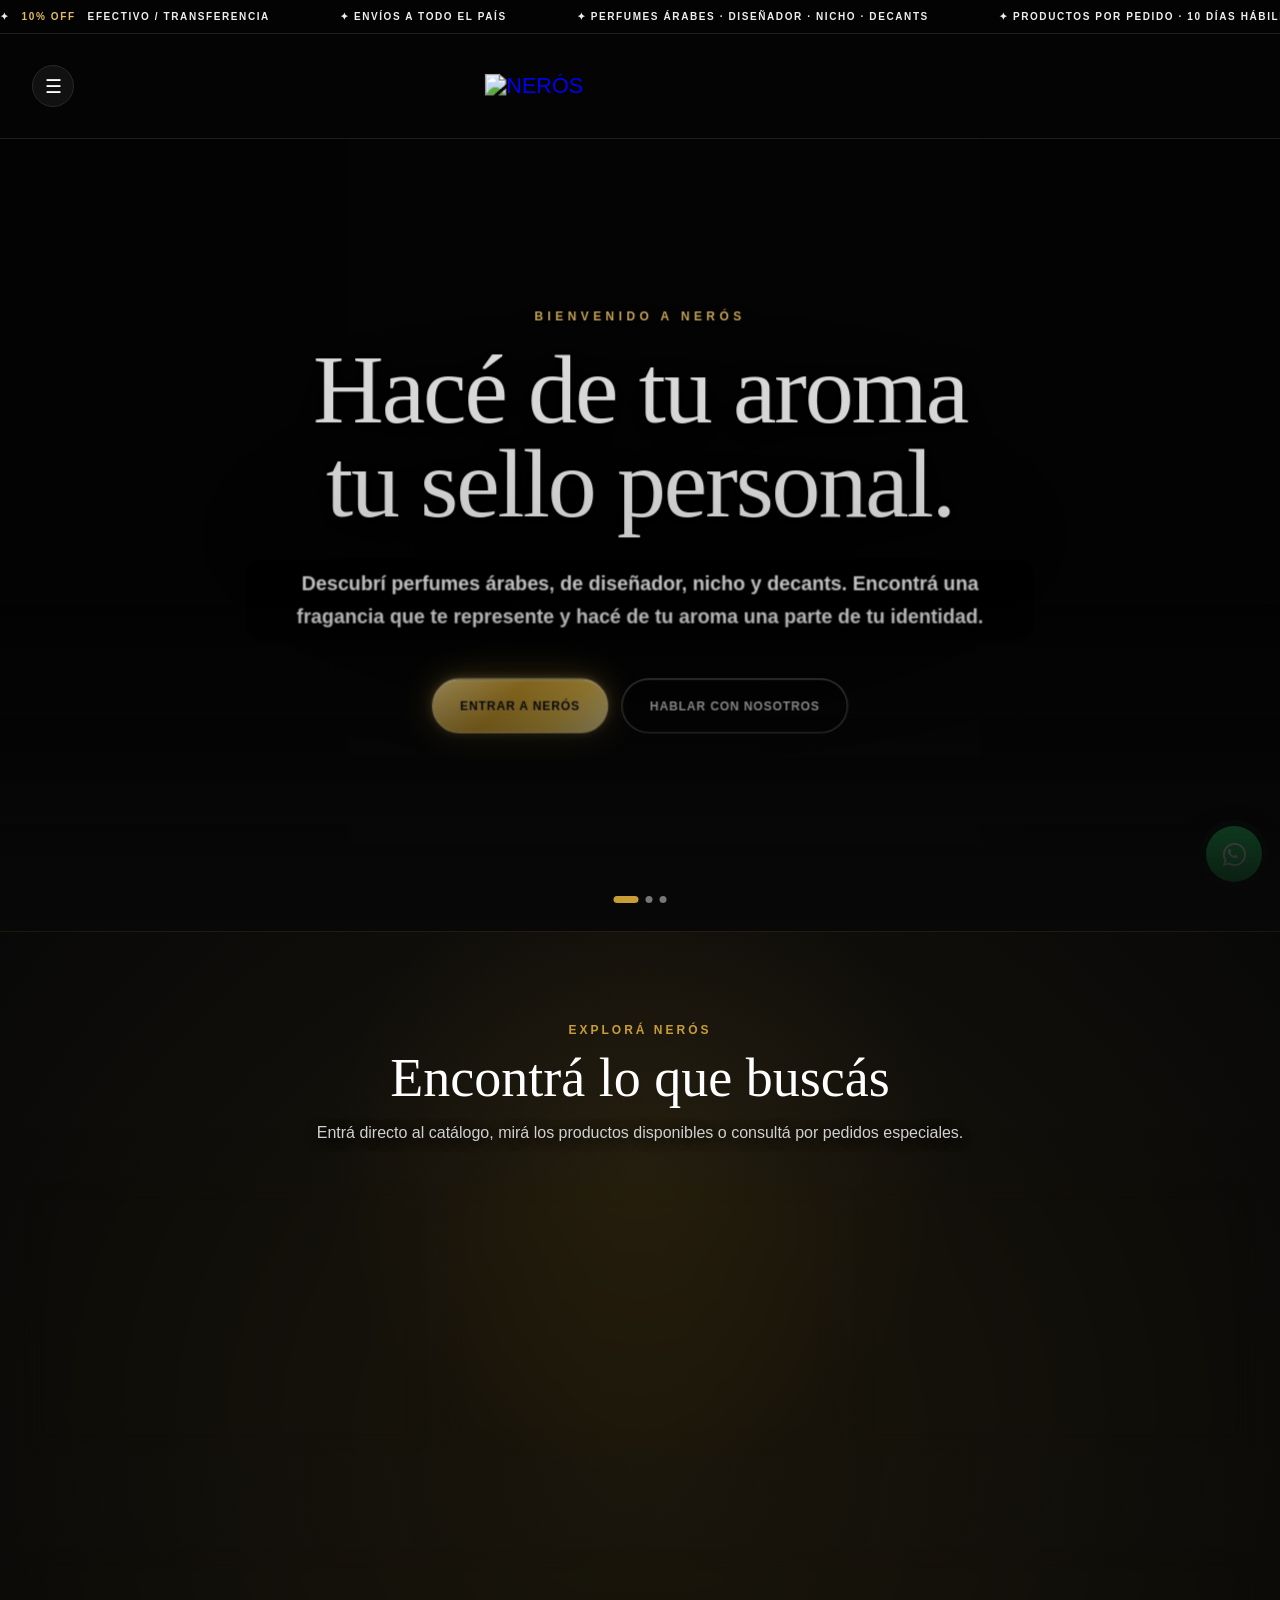
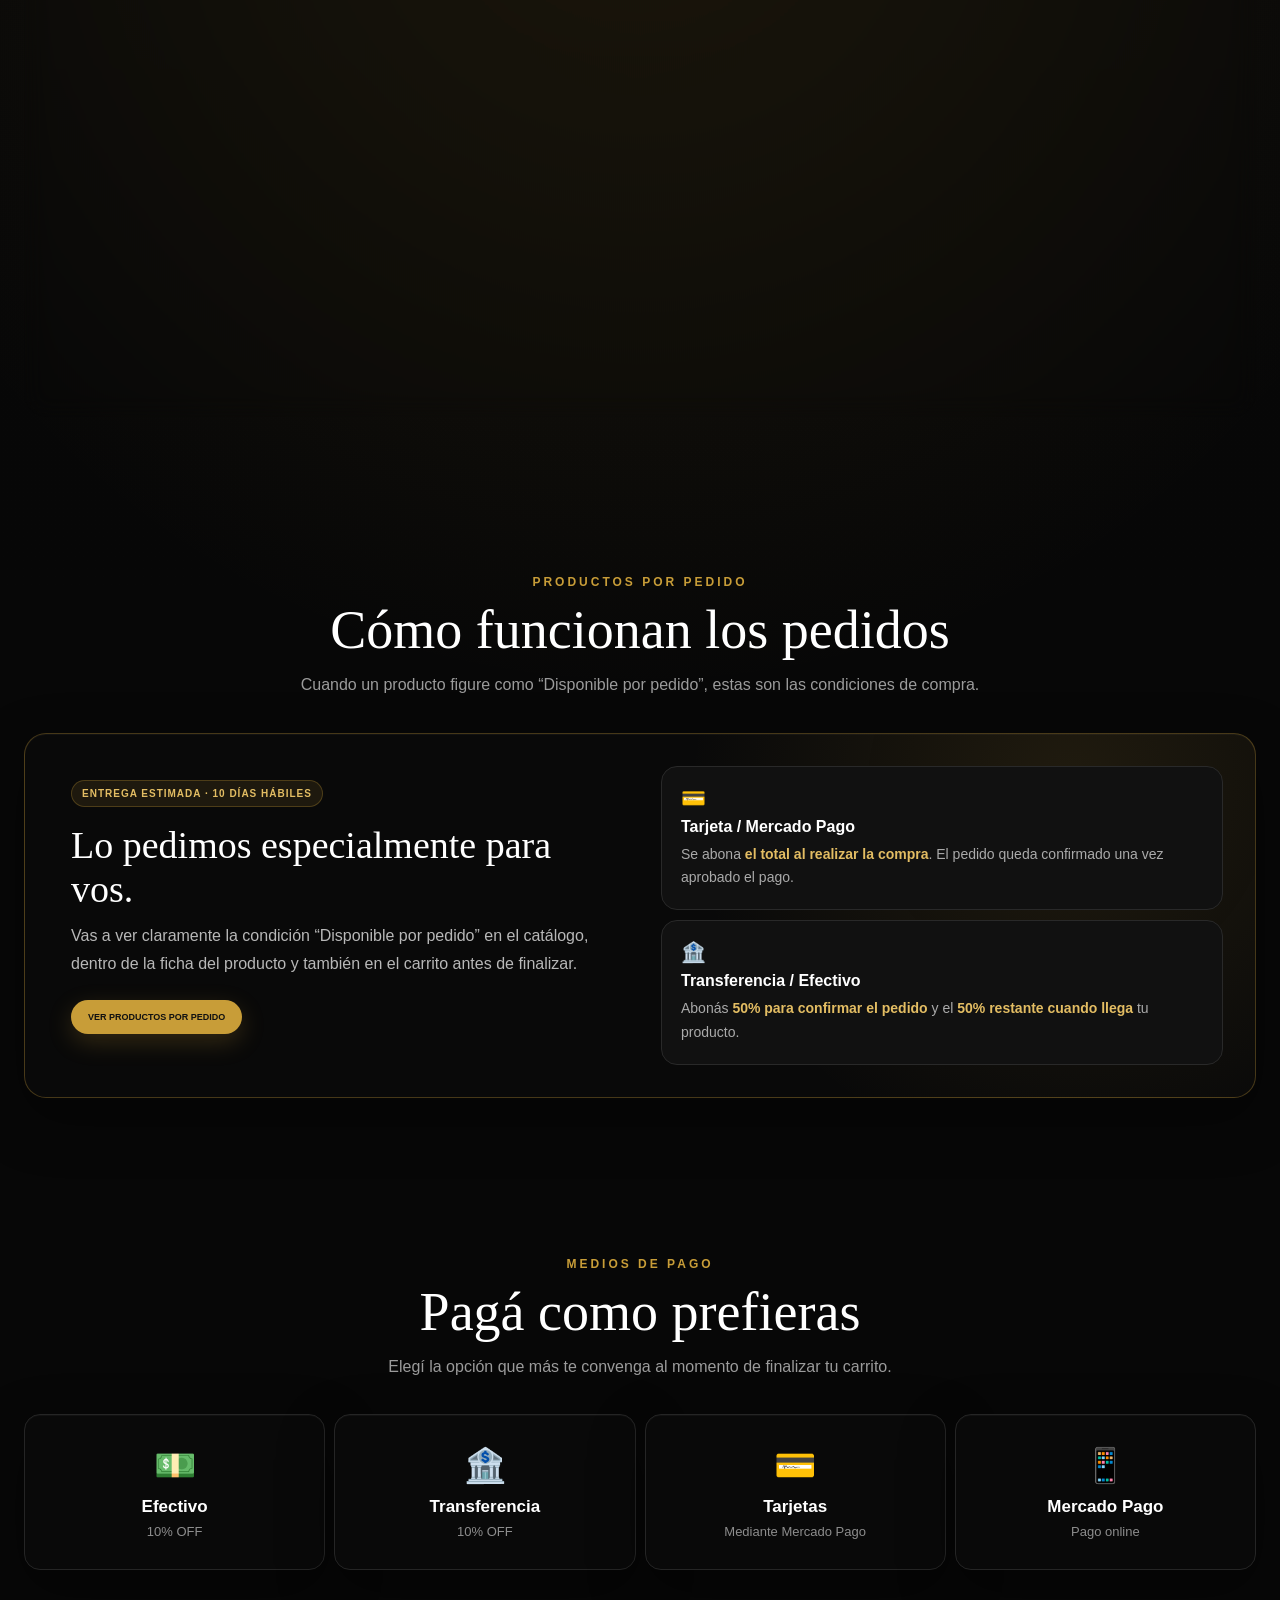
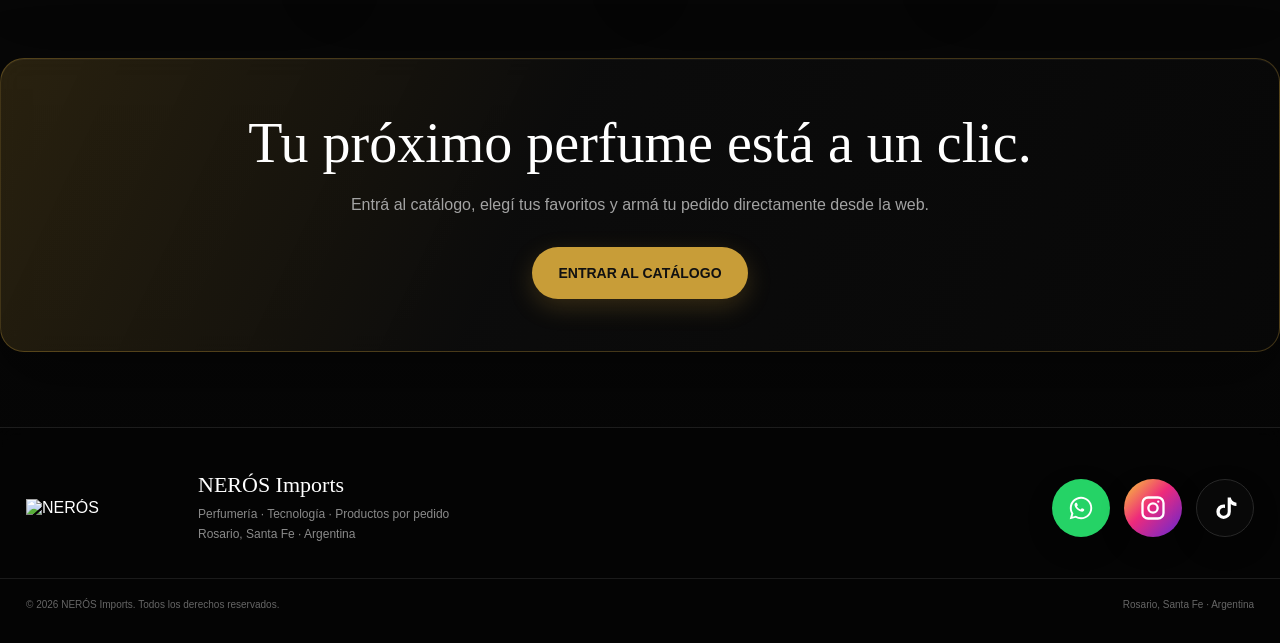
==== index.html @ 4c3b6dd1 "Update index.html" ====
<!DOCTYPE html>
<html lang="es">
<head>
<meta charset="UTF-8">
<meta name="viewport" content="width=device-width, initial-scale=1.0">
<title>NERÓS | Perfumes, Fragancias y Decants</title>
<link rel="icon" type="image/png" href="favicon.png">

<style>
*{box-sizing:border-box;margin:0;padding:0}

:root{
  --negro:#080808;
  --negro2:#111;
  --dorado:#c89d38;
  --dorado-claro:#e3bd63;
  --gris:#999;
  --whatsapp:#25d366;
}

html{scroll-behavior:smooth}

body{
  background:var(--negro);
  color:#fff;
  font-family:Arial,Helvetica,sans-serif;
  overflow-x:hidden;
}

a{text-decoration:none}
button{font-family:inherit}

/* =====================================================
PROMO SUPERIOR
===================================================== */

.promo-strip{
  height:34px;
  background:#030303;
  border-bottom:1px solid #1d1d1d;
  display:flex;
  align-items:center;
  overflow:hidden;
  position:relative;
  z-index:130;
}

.promo-track{
  display:flex;
  gap:70px;
  min-width:max-content;
  white-space:nowrap;
  animation:promoMove 24s linear infinite;
  color:#eee;
  font-size:10px;
  font-weight:800;
  letter-spacing:1.6px;
  text-transform:uppercase;
}

.promo-track span{
  display:inline-flex;
  align-items:center;
  gap:12px;
}

.promo-track b{
  color:var(--dorado-claro);
}

@keyframes promoMove{
  from{transform:translateX(0)}
  to{transform:translateX(-50%)}
}

/* =====================================================
HEADER
===================================================== */

.navbar{
  position:sticky;
  top:0;
  z-index:120;
  background:rgba(5,5,5,.94);
  backdrop-filter:blur(18px);
  border-bottom:1px solid #1d1d1d;
}

.navbar-contenido{
  max-width:1600px;
  margin:auto;
  height:104px;
  padding:0 32px;
  display:grid;
  grid-template-columns:1fr auto 1fr;
  align-items:center;
}

.nav-left{
  display:flex;
  align-items:center;
  gap:12px;
}

.nav-icon{
  width:42px;
  height:42px;
  border:1px solid #292929;
  background:#111;
  color:#fff;
  border-radius:50%;
  display:flex;
  align-items:center;
  justify-content:center;
  cursor:pointer;
  font-size:19px;
  transition:.25s;
}

.nav-icon:hover{
  border-color:var(--dorado);
  color:var(--dorado-claro);
  transform:translateY(-2px);
}

.logo-nav{
  display:flex;
  align-items:center;
  justify-content:center;
}

.logo-nav img{
  display:block;
  width:230px;
  max-height:88px;
  object-fit:contain;
  transform:scale(1.35);
  transform-origin:center;
  transition:transform .25s ease,filter .25s ease;
}

.logo-nav:hover img{
  transform:scale(1.42);
  filter:drop-shadow(0 0 16px rgba(200,157,56,.20));
}

.nav-right-spacer{
  min-width:42px;
}


/* =====================================================
MENÚ LATERAL
===================================================== */

.side-overlay{
  position:fixed;
  inset:0;
  background:rgba(0,0,0,.68);
  backdrop-filter:blur(4px);
  z-index:3990;
  opacity:0;
  visibility:hidden;
  transition:.3s;
}

.side-overlay.activo{
  opacity:1;
  visibility:visible;
}

.side-menu{
  position:fixed;
  left:0;
  top:0;
  bottom:0;
  width:min(88vw,390px);
  background:#0b0b0b;
  z-index:4000;
  transform:translateX(-105%);
  transition:transform .35s cubic-bezier(.2,.8,.2,1);
  border-right:1px solid #292929;
  padding:22px;
  overflow-y:auto;
}

.side-menu.activo{
  transform:translateX(0);
}

.side-head{
  display:flex;
  align-items:center;
  justify-content:space-between;
  padding-bottom:18px;
  border-bottom:1px solid #222;
}

.side-head img{
  width:130px;
}

.side-close{
  border:0;
  background:#191919;
  color:#fff;
  width:36px;
  height:36px;
  border-radius:50%;
  font-size:20px;
  cursor:pointer;
}

.side-label{
  font-size:9px;
  color:var(--dorado);
  font-weight:900;
  letter-spacing:3px;
  margin:24px 0 10px;
}

.side-link{
  display:flex;
  justify-content:space-between;
  align-items:center;
  padding:15px 2px;
  border-bottom:1px solid #1e1e1e;
  color:#eee;
  font-size:14px;
  font-weight:650;
  transition:.2s;
}

.side-link:hover{
  color:var(--dorado-claro);
  padding-left:6px;
}

.side-link small{
  color:#666;
}

.side-card{
  margin-top:24px;
  padding:18px;
  border:1px solid rgba(200,157,56,.28);
  background:linear-gradient(
    135deg,
    rgba(200,157,56,.12),
    #111
  );
  border-radius:16px;
}

.side-card strong{
  font-family:Georgia,serif;
  font-size:19px;
}

.side-card p{
  font-size:11px;
  color:#aaa;
  line-height:1.55;
  margin-top:7px;
}

/* =====================================================
HERO / FLASHER
===================================================== */

.hero{
  min-height:calc(100vh - 108px);
  position:relative;
  overflow:hidden;
  background:#080808;
}

/* Overlay general para lectura y profundidad */
.hero::after{
  content:"";
  position:absolute;
  inset:0;
  z-index:1;
  pointer-events:none;

  background:
    linear-gradient(
      180deg,
      rgba(0,0,0,.10) 0%,
      rgba(0,0,0,.16) 35%,
      rgba(0,0,0,.24) 58%,
      #080808 100%
    );
}

/* =====================================================
SLIDES
===================================================== */

.hero-slide{
  position:absolute;
  inset:0;

  display:flex;
  align-items:center;
  justify-content:center;
  text-align:center;

  background-size:cover;
  background-position:center center;
  background-repeat:no-repeat;

  opacity:0;
  transform:scale(1.045);

  transition:
    opacity .9s ease,
    transform 6.2s cubic-bezier(.22,.61,.36,1);

  pointer-events:none;
  will-change:transform,opacity;
}

/* Zoom suave tipo Ken Burns */
.hero-slide.activo{
  opacity:1;
  transform:scale(1.095);
  pointer-events:auto;
}

/* =====================================================
SLIDE 1
===================================================== */

.hero-slide:nth-child(1){
  background-image:
    linear-gradient(
      90deg,
      rgba(0,0,0,.46),
      rgba(0,0,0,.32),
      rgba(0,0,0,.44)
    ),
    url("fondo-tusello.png.png");
}

/* =====================================================
SLIDE 2
===================================================== */

.hero-slide:nth-child(2){
  background-image:
    linear-gradient(
      90deg,
      rgba(0,0,0,.48),
      rgba(0,0,0,.34),
      rgba(0,0,0,.46)
    ),
    url("fondo-descuento.png.png");
}

/* =====================================================
SLIDE 3
===================================================== */

.hero-slide:nth-child(3){
  background-image:
    linear-gradient(
      90deg,
      rgba(0,0,0,.50),
      rgba(0,0,0,.36),
      rgba(0,0,0,.48)
    ),
    url("fondo-imports.png.png");
}

/* =====================================================
CONTENIDO
===================================================== */

.hero-contenido{
  position:relative;
  z-index:10;

  width:100%;
  max-width:1120px;

  margin:auto;
  padding:80px 28px 105px;

  text-align:center;
}

/* halo detrás de TODO el bloque de texto */
.hero-contenido::before{
  content:"";
  position:absolute;
  z-index:-1;

  left:50%;
  top:50%;
  transform:translate(-50%,-50%);

  width:min(920px,92%);
  height:74%;

  border-radius:50%;

  background:
    radial-gradient(
      ellipse at center,
      rgba(0,0,0,.58) 0%,
      rgba(0,0,0,.35) 46%,
      rgba(0,0,0,0) 76%
    );

  filter:blur(8px);
  pointer-events:none;
}

.hero-mini{
  font-size:11px;
  font-weight:900;
  letter-spacing:4px;

  color:var(--dorado-claro);

  margin-bottom:18px;

  text-shadow:
    0 2px 10px rgba(0,0,0,1),
    0 0 18px rgba(0,0,0,.95);
}

.hero h1{
  max-width:900px;

  font-family:Georgia,serif;
  font-weight:400;

  font-size:clamp(
    48px,
    7vw,
    92px
  );

  line-height:.96;
  letter-spacing:-2px;

  margin:0 auto 26px;

  color:#fff;

  text-shadow:
    0 4px 26px rgba(0,0,0,1),
    0 2px 8px rgba(0,0,0,1);
}

/* Texto secundario más legible */
.hero p{
  max-width:720px;

  color:#fff;

  font-size:18px;
  font-weight:600;
  line-height:1.62;

  margin:0 auto 34px;

  text-shadow:
    0 2px 5px rgba(0,0,0,1),
    0 0 12px rgba(0,0,0,1),
    0 0 24px rgba(0,0,0,.90);
}

/* Placa sutil específicamente detrás del párrafo */
.hero p{
  width:fit-content;
  padding:8px 14px;
  border-radius:14px;
  background:rgba(0,0,0,.22);
  backdrop-filter:blur(2px);
}

/* =====================================================
BOTONES
===================================================== */

.hero-botones{
  position:relative;
  z-index:20;
  isolation:isolate;
  display:flex;
  justify-content:center;

  gap:12px;
  flex-wrap:wrap;
}

.hero-btn{
  display:inline-flex;
  align-items:center;
  justify-content:center;

  min-height:50px;
  padding:0 25px;

  border-radius:999px;

  font-size:11px;
  font-weight:900;
  letter-spacing:.8px;

  position:relative;
  z-index:20;

  transition:
    transform .25s,
    background .25s,
    border-color .25s,
    color .25s,
    box-shadow .25s;

}

.hero-btn.principal{
  background:linear-gradient(135deg,#ffe18a 0%,#e0ac2f 42%,#f6c94f 72%,#fff0aa 100%);
  color:#090909;
  border:1px solid #ffe59a;
  box-shadow:0 12px 34px rgba(0,0,0,.50),0 0 30px rgba(232,184,62,.42),0 0 8px rgba(255,226,138,.38),inset 0 1px 0 rgba(255,255,255,.55);
  text-shadow:0 1px 0 rgba(255,255,255,.35);
  position:relative;
  overflow:hidden;
  transition:transform .25s ease,box-shadow .25s ease,filter .25s ease;
}
.hero-btn.principal::after{
  content:"";
  position:absolute;
  top:-120%;
  left:-35%;
  width:28%;
  height:320%;
  background:linear-gradient(90deg,transparent,rgba(255,255,255,.42),transparent);
  transform:rotate(20deg);
  transition:left .55s ease;
}
.hero-btn.principal:hover::after{left:120%}
.hero-btn.principal:hover{
  transform:translateY(-3px) scale(1.04);
  filter:brightness(1.16) saturate(1.08);
  box-shadow:0 16px 42px rgba(0,0,0,.52),0 0 38px rgba(244,198,72,.62),0 0 12px rgba(255,226,138,.45),inset 0 1px 0 rgba(255,255,255,.62);
}

.hero-btn.secundario{
  border:1px solid rgba(255,255,255,.42);

  color:#fff;

  background:rgba(0,0,0,.52);
}

.hero-btn.secundario:hover{
  border-color:var(--dorado);

  color:var(--dorado-claro);

  background:rgba(0,0,0,.70);

  transform:translateY(-2px);
}

/* =====================================================
DOTS
===================================================== */

.hero-dots{
  position:absolute;

  bottom:28px;
  left:50%;

  transform:translateX(-50%);

  z-index:5;

  display:flex;
  gap:7px;
}

.hero-dot{
  width:7px;
  height:7px;

  border:0;
  border-radius:50%;

  background:#777;

  cursor:pointer;
  padding:0;

  transition:
    width .3s,
    background .3s;
}

.hero-dot.activo{
  width:25px;
  border-radius:10px;
  background:var(--dorado);
}

/* =====================================================
HERO MOBILE
===================================================== */

@media(max-width:700px){

  .hero-slide{
    background-position:center center;
  }

  .hero-contenido{
    padding:
      56px 20px 92px;
  }

  .hero-contenido::before{
    width:96%;
    height:78%;
  }

  .hero h1{
    font-size:46px;
    letter-spacing:-1.4px;
  }

  .hero p{
    max-width:94%;
    font-size:15px;
    line-height:1.55;
    padding:8px 10px;
  }

  .hero-btn{
    width:100%;
  }

}

/* =====================================================
SECCIONES
===================================================== */

.seccion{
  max-width:1500px;
  margin:auto;
  padding:78px 24px;
}

.seccion-head{
  text-align:center;
  margin-bottom:34px;
}

.seccion-head small{
  color:var(--dorado);

  font-size:12px;
  font-weight:900;

  letter-spacing:3px;
}

.seccion-head h2{
  font-family:Georgia,serif;

  font-size:clamp(
    32px,
    4.5vw,
    54px
  );

  font-weight:400;

  margin:9px 0 10px;
}

.seccion-head p{
  max-width:760px;

  margin:auto;

  color:#9b9b9b;

  font-size:16px;
  line-height:1.7;
}


/* =====================================================
FONDO EXPLORÁ NERÓS
===================================================== */

.explora-seccion{
  position:relative;
  isolation:isolate;

  width:100%;
  max-width:none;

  padding:
    88px
    max(
      24px,
      calc((100vw - 1500px) / 2 + 24px)
    )
    92px;

  background-image:
    linear-gradient(
      180deg,
      rgba(8,8,8,.82) 0%,
      rgba(8,8,8,.68) 35%,
      rgba(8,8,8,.70) 72%,
      rgba(8,8,8,.90) 100%
    ),
    url("fondo-explora.png");

  background-size:cover;
  background-position:center center;
  background-repeat:no-repeat;

  /* Sensación parallax en escritorio */
  background-attachment:fixed;

  border-top:1px solid rgba(200,157,56,.10);
  border-bottom:1px solid rgba(200,157,56,.12);
}

.explora-seccion::before{
  content:"";
  position:absolute;
  inset:0;
  z-index:-1;
  pointer-events:none;

  background:
    radial-gradient(
      circle at 50% 38%,
      rgba(200,157,56,.09),
      transparent 42%
    );
}

.explora-seccion .seccion-head{
  position:relative;
  z-index:2;
}

.explora-seccion .seccion-head p{
  color:#d0d0d0;
  text-shadow:0 2px 12px rgba(0,0,0,.95);
}

.explora-seccion .quick-grid{
  position:relative;
  z-index:2;
}

.explora-seccion .quick-card{
  background:
    linear-gradient(
      145deg,
      rgba(17,17,17,.92),
      rgba(8,8,8,.90)
    );

  backdrop-filter:blur(7px);

  box-shadow:
    0 18px 50px rgba(0,0,0,.35);
}

@media(max-width:900px){

  .explora-seccion{
    background-attachment:scroll;
    background-position:center center;
  }

}

@media(max-width:700px){

  .explora-seccion{
    padding:62px 12px 66px;

    background-image:
      linear-gradient(
        180deg,
        rgba(8,8,8,.80),
        rgba(8,8,8,.72),
        rgba(8,8,8,.90)
      ),
      url("fondo-explora.png");
  }

}

/* =====================================================
FONDO CONTINUO DESDE “EXPLORÁ NERÓS” HASTA EL FOOTER
===================================================== */

.explora-fondo-general{
  position:relative;
  isolation:isolate;
  background-image:
    linear-gradient(
      180deg,
      rgba(5,5,5,.72) 0%,
      rgba(5,5,5,.62) 28%,
      rgba(5,5,5,.67) 62%,
      rgba(5,5,5,.80) 100%
    ),
    url("fondo-explora.png");
  background-size:cover;
  background-position:center center;
  background-repeat:no-repeat;
  background-attachment:fixed;
}

.explora-fondo-general::before{
  content:"";
  position:absolute;
  inset:0;
  z-index:-1;
  pointer-events:none;
  background:
    radial-gradient(circle at 50% 18%, rgba(200,157,56,.10), transparent 34%),
    linear-gradient(180deg, rgba(0,0,0,.05), rgba(0,0,0,.22));
}

/* El fondo ahora pertenece al bloque completo, no sólo a la primera sección */
.explora-fondo-general .explora-seccion{
  background:none !important;
  border-top:1px solid rgba(200,157,56,.10);
  border-bottom:0;
}

/* Dejamos ver el mismo fondo detrás de todas las secciones siguientes */
.explora-fondo-general > .seccion,
.explora-fondo-general > .importamos-box,
.explora-fondo-general > .cta,
.explora-fondo-general > .footer{
  position:relative;
  background-color:transparent !important;
}

/* Las cajas conservan contraste sobre la foto */
.explora-fondo-general .quick-card,
.explora-fondo-general .importamos-inner,
.explora-fondo-general .pedido-box,
.explora-fondo-general .pago-card,
.explora-fondo-general .cta-inner{
  backdrop-filter:blur(7px);
  -webkit-backdrop-filter:blur(7px);
}

.explora-fondo-general .footer{
  border-top:1px solid rgba(255,255,255,.10);
  background:rgba(4,4,4,.58) !important;
  backdrop-filter:blur(8px);
  -webkit-backdrop-filter:blur(8px);
}

@media(max-width:900px){
  .explora-fondo-general{
    background-attachment:scroll;
    background-position:center top;
  }
}

/* =====================================================
ACCESOS RÁPIDOS
===================================================== */

.quick-grid{
  display:grid;

  grid-template-columns:
    repeat(3,1fr);

  gap:12px;
}

.quick-card{
  min-height:260px;

  border:1px solid #252525;
  border-radius:20px;

  padding:28px;

  background:
    linear-gradient(
      145deg,
      #111,
      #0b0b0b
    );

  position:relative;
  overflow:hidden;

  transition:.25s;
}

.quick-card:hover{
  transform:translateY(-4px);

  border-color:
    rgba(200,157,56,.5);
}

.quick-card::after{
  content:"";

  position:absolute;

  width:180px;
  height:180px;

  border-radius:50%;

  right:-70px;
  bottom:-70px;

  background:
    rgba(200,157,56,.08);
}

.quick-icon{
  width:48px;
  height:48px;

  border-radius:14px;

  display:flex;
  align-items:center;
  justify-content:center;

  background:
    rgba(200,157,56,.1);

  border:
    1px solid
    rgba(200,157,56,.2);

  font-size:21px;

  margin-bottom:18px;
}

.quick-card h3{
  font-family:Georgia,serif;

  font-size:25px;

  font-weight:400;

  margin-bottom:10px;
}

.quick-card p{
  color:#888;

  font-size:15px;
  line-height:1.7;

  max-width:360px;
}

.quick-card a{
  display:inline-flex;

  margin-top:20px;

  color:var(--dorado-claro);

  font-size:13px;
  font-weight:900;

  letter-spacing:.6px;
}


/* =====================================================
IMPORTAMOS POR PEDIDO
===================================================== */

.importamos-box{
  max-width:1450px;
  margin:0 auto;
  padding:0 24px 78px;
}

.importamos-inner{
  position:relative;
  overflow:hidden;
  border:1px solid rgba(200,157,56,.34);
  border-radius:24px;
  padding:46px 42px;
  background:
    radial-gradient(
      circle at 86% 24%,
      rgba(200,157,56,.15),
      transparent 28%
    ),
    linear-gradient(
      135deg,
      rgba(200,157,56,.08),
      rgba(255,255,255,.015)
    ),
    #0d0d0d;
}

.importamos-inner::after{
  content:"";
  position:absolute;
  width:320px;
  height:320px;
  border-radius:50%;
  right:-120px;
  bottom:-170px;
  background:rgba(200,157,56,.055);
  pointer-events:none;
}

.importamos-kicker{
  color:var(--dorado);
  font-size:11px;
  font-weight:900;
  letter-spacing:3px;
  text-transform:uppercase;
}

.importamos-inner h2{
  position:relative;
  z-index:2;
  max-width:760px;
  margin-top:11px;
  font-family:Georgia,serif;
  font-size:clamp(34px,4.8vw,58px);
  line-height:1.04;
  font-weight:400;
}

.importamos-inner h2 span{
  color:var(--dorado-claro);
}

.importamos-inner p{
  position:relative;
  z-index:2;
  max-width:760px;
  margin-top:17px;
  color:#9b9b9b;
  font-size:16px;
  line-height:1.75;
}

.importamos-categorias{
  position:relative;
  z-index:2;
  display:flex;
  flex-wrap:wrap;
  gap:8px;
  margin-top:23px;
}

.importamos-categorias span{
  padding:9px 12px;
  border:1px solid #2b2b2b;
  border-radius:999px;
  background:#121212;
  color:#bdbdbd;
  font-size:12px;
  font-weight:800;
}

.importamos-acciones{
  position:relative;
  z-index:2;
  display:flex;
  gap:10px;
  flex-wrap:wrap;
  margin-top:26px;
}

.importamos-btn{
  display:inline-flex;
  align-items:center;
  justify-content:center;
  min-height:48px;
  padding:0 20px;
  border-radius:999px;
  font-size:12px;
  font-weight:900;
  letter-spacing:.6px;
  transition:.25s;
}

.importamos-btn.principal{
  background:var(--dorado);
  color:#111;
}

.importamos-btn.principal:hover{
  background:var(--dorado-claro);
  transform:translateY(-2px);
}

.importamos-btn.secundario{
  border:1px solid #3a3a3a;
  color:#ddd;
  background:#121212;
}

.importamos-btn.secundario:hover{
  border-color:var(--dorado);
  color:var(--dorado-claro);
}

@media(max-width:700px){

  .importamos-box{
    padding:0 12px 55px;
  }

  .importamos-inner{
    padding:34px 20px;
  }

  .importamos-inner h2{
    font-size:35px;
  }

  .importamos-acciones{
    flex-direction:column;
  }

  .importamos-btn{
    width:100%;
  }

}


/* =====================================================
PRODUCTOS POR PEDIDO
===================================================== */

.pedido-box{
  display:grid;

  grid-template-columns:
    1fr 1fr;

  gap:14px;

  padding:18px;

  border-radius:22px;

  border:
    1px solid
    rgba(200,157,56,.32);

  background:
    radial-gradient(
      circle at 85% 15%,
      rgba(200,157,56,.10),
      transparent 35%
    ),
    #0e0e0e;
}

.pedido-main{
  padding:28px;
}

.pedido-main .badge{
  display:inline-flex;

  padding:7px 10px;

  border-radius:999px;

  background:
    rgba(200,157,56,.11);

  border:
    1px solid
    rgba(200,157,56,.28);

  color:var(--dorado-claro);

  font-size:10px;
  font-weight:900;
  letter-spacing:1px;
}

.pedido-main h3{
  font-family:Georgia,serif;

  font-size:38px;

  font-weight:400;

  margin:16px 0 11px;
}

.pedido-main p{
  color:#b8b8b8;

  font-size:16px;
  line-height:1.75;
}

.pedido-main a{
  display:inline-flex;

  margin-top:22px;

  padding:12px 17px;

  background:var(--dorado);
  color:#111;

  border-radius:999px;

  font-size:9px;
  font-weight:900;
}

.pedido-condiciones{
  display:grid;
  gap:10px;

  padding:14px;
}

.condicion{
  padding:19px;

  border:
    1px solid #292929;

  border-radius:16px;

  background:#111;
}

.condicion span{
  font-size:20px;
}

.condicion strong{
  display:block;

  margin-top:8px;

  font-size:16px;
}

.condicion p{
  color:#aaa;

  font-size:14px;
  line-height:1.7;

  margin-top:7px;
}

.condicion b{
  color:var(--dorado-claro);
  font-weight:800;
}

/* =====================================================
MEDIOS DE PAGO
===================================================== */

.pagos-grid{
  display:grid;

  grid-template-columns:
    repeat(4,1fr);

  gap:9px;
}

.pago-card{
  min-height:150px;
  padding:30px 16px;

  border:1px solid #252525;

  border-radius:16px;

  background:#101010;

  text-align:center;

  display:flex;
  flex-direction:column;
  align-items:center;
  justify-content:center;

  transition:.25s;
}

.pago-card:hover{
  transform:translateY(-3px);
  border-color:rgba(200,157,56,.48);
}

.pago-card span{
  display:block;

  font-size:34px;

  margin-bottom:12px;
}

.pago-card strong{
  display:block;

  font-size:17px;
}

.pago-card small{
  display:block;

  color:#8d8d8d;

  font-size:13px;

  margin-top:7px;
}

/* =====================================================
CTA FINAL
===================================================== */

.cta{
  max-width:1450px;

  margin:10px auto 75px;

  padding:52px 30px;

  border-radius:24px;

  border:1px solid #292929;

  background:
    linear-gradient(
      110deg,
      rgba(200,157,56,.12),
      rgba(0,0,0,.1)
    ),
    #101010;

  text-align:center;
}

.cta h2{
  font-family:Georgia,serif;

  font-size:clamp(
    34px,
    5vw,
    56px
  );

  font-weight:400;
}

.cta p{
  color:#a3a3a3;

  font-size:16px;

  margin:16px auto 28px;

  max-width:720px;

  line-height:1.75;
}

.cta a{
  display:inline-flex;
  align-items:center;
  justify-content:center;

  min-height:52px;
  padding:0 26px;

  border-radius:999px;

  background:var(--dorado);
  color:#111;

  font-size:14px;
  font-weight:900;

  transition:.25s;
}

.cta a:hover{
  background:var(--dorado-claro);
  transform:translateY(-2px);
}

/* =====================================================
WHATSAPP
===================================================== */

.floating-wa{
  position:fixed;
  right:18px;
  bottom:18px;
  z-index:900;
  width:56px;
  height:56px;
  border-radius:50%;
  background:var(--whatsapp);
  color:white;
  display:flex;
  align-items:center;
  justify-content:center;
  box-shadow:0 12px 32px rgba(0,0,0,.46),0 0 0 6px rgba(37,211,102,.08);
  transition:.25s ease;
}
.floating-wa:hover{
  transform:translateY(-3px) scale(1.05);
  box-shadow:0 16px 36px rgba(0,0,0,.50),0 0 0 8px rgba(37,211,102,.10);
}
.floating-wa svg{width:29px;height:29px;fill:#fff}

/* =====================================================
FOOTER
===================================================== */

.footer{
  border-top:1px solid #202020;
  background:radial-gradient(circle at 12% 35%,rgba(200,157,56,.08),transparent 28%),#050505;
}
.footer-inner{
  max-width:1450px;
  margin:auto;
  padding:44px 26px 34px;
  display:flex;
  align-items:center;
  justify-content:space-between;
  gap:30px;
}
.footer-brand{display:flex;align-items:center;gap:22px}
.footer-brand img{width:150px;max-height:90px;object-fit:contain}
.footer-copy strong{display:block;font-family:Georgia,serif;font-size:22px;font-weight:400;margin-bottom:7px}
.footer-copy p{color:#8a8a8a;font-size:12px;line-height:1.65}
.footer-social{display:flex;align-items:center;gap:14px}
.social-btn{
  width:58px;height:58px;border-radius:50%;display:flex;align-items:center;justify-content:center;
  transition:.25s ease;box-shadow:0 10px 24px rgba(0,0,0,.28)
}
.social-btn:hover{transform:translateY(-3px) scale(1.05)}
.social-btn svg{width:28px;height:28px;fill:#fff}
.social-btn.whatsapp{background:#25d366}
.social-btn.instagram{background:linear-gradient(135deg,#f9ce34 0%,#ee2a7b 45%,#6228d7 100%)}
.social-btn.tiktok{background:#080808;border:1px solid #282828}
.footer-bottom{
  max-width:1450px;margin:auto;padding:18px 26px 30px;border-top:1px solid #1b1b1b;color:#666;
  font-size:10px;line-height:1.6;display:flex;justify-content:space-between;gap:20px;flex-wrap:wrap
}

/* =====================================================
RESPONSIVE
===================================================== */

@media(max-width:900px){

  .menu{
    display:none;
  }

  .quick-grid{
    grid-template-columns:1fr;
  }

  .pedido-box{
    grid-template-columns:1fr;
  }

  .pagos-grid{
    grid-template-columns:
      repeat(2,1fr);
  }

  .hero{
    min-height:650px;
  }

}

@media(max-width:700px){

  .promo-strip{
    height:30px;
  }

  .promo-track{
    font-size:9px;
    gap:45px;
  }

  .navbar-contenido{
    height:82px;
    padding:0 14px;
  }

  .logo-nav img{
    width:165px;
    max-height:68px;
    transform:scale(1.22);
  }

  .logo-nav:hover img{
    transform:scale(1.22);
  }

  .nav-icon{
    width:36px;
    height:36px;
  }

  .hero{
    min-height:
      calc(100vh - 112px);
  }

  .hero-contenido{
    padding:
      56px 20px 92px;
    text-align:center;
  }

  .hero h1{
    font-size:46px;
    letter-spacing:-1.4px;
  }

  .hero p{
    font-size:13px;
  }

  .hero-btn{
    width:100%;
  }

  .seccion{
    padding:55px 12px;
  }

  .pedido-main{
    padding:18px 8px;
  }

  .pedido-main h3{
    font-size:31px;
  }

  .pagos-grid{
    grid-template-columns:
      1fr 1fr;
  }

  .pago-card{
    min-height:128px;
    padding:22px 10px;
  }

  .pago-card span{
    font-size:29px;
  }

  .pago-card strong{
    font-size:14px;
  }

  .pago-card small{
    font-size:11px;
  }

  .seccion-head small{
    font-size:10px;
  }

  .seccion-head p{
    font-size:14px;
  }

  .cta p{
    font-size:14px;
  }

  .cta a{
    width:100%;
    font-size:12px;
  }

  .cta{
    margin:
      0 10px 55px;

    padding:
      42px 18px;
  }

}

@media(max-width:700px){
  .footer-inner{padding:36px 18px 26px;flex-direction:column;align-items:flex-start}
  .footer-brand{width:100%;align-items:center}
  .footer-brand img{width:125px}
  .footer-social{width:100%;justify-content:flex-start}
  .social-btn{width:54px;height:54px}
  .footer-bottom{padding:18px 18px 28px;flex-direction:column;gap:8px}
}


/* =====================================================
REFINAMIENTO VISUAL — FONDO + TARJETAS
===================================================== */
@keyframes fondoNerosDrift{
  0%{background-position:center 45%;}
  50%{background-position:center 54%;}
  100%{background-position:center 45%;}
}

.explora-fondo-general{
  background-image:
    linear-gradient(180deg,rgba(5,5,5,.60) 0%,rgba(5,5,5,.52) 30%,rgba(5,5,5,.58) 65%,rgba(5,5,5,.72) 100%),
    url("fondo-explora.png");
  background-size:cover;
  background-repeat:no-repeat;
  background-attachment:fixed;
  animation:fondoNerosDrift 18s ease-in-out infinite;
}

/* Más cuerpo: la foto acompaña, pero las cajas ya no parecen transparentes */
.explora-fondo-general .quick-card,
.explora-fondo-general .pedido-box,
.explora-fondo-general .pago-card,
.explora-fondo-general .cta,
.explora-fondo-general .importamos-inner{
  background-color:rgba(10,10,10,.90) !important;
  backdrop-filter:blur(12px) saturate(115%);
  -webkit-backdrop-filter:blur(12px) saturate(115%);
  box-shadow:0 20px 55px rgba(0,0,0,.38), inset 0 1px 0 rgba(255,255,255,.035);
  transition:transform .35s ease,border-color .35s ease,box-shadow .35s ease;
}

.explora-fondo-general .cta{
  background:
    linear-gradient(115deg,rgba(200,157,56,.18),rgba(12,12,12,.94) 42%,rgba(8,8,8,.96)) !important;
  border-color:rgba(200,157,56,.30);
  box-shadow:0 24px 70px rgba(0,0,0,.45), inset 0 1px 0 rgba(255,255,255,.04);
}

.explora-fondo-general .importamos-inner{
  background:
    radial-gradient(circle at 86% 24%,rgba(200,157,56,.16),transparent 28%),
    linear-gradient(135deg,rgba(200,157,56,.10),rgba(8,8,8,.95)) !important;
}

.explora-fondo-general .pedido-box{
  background:
    radial-gradient(circle at 85% 15%,rgba(200,157,56,.12),transparent 35%),
    rgba(10,10,10,.94) !important;
}

.explora-fondo-general .quick-card:hover,
.explora-fondo-general .pago-card:hover,
.explora-fondo-general .importamos-inner:hover,
.explora-fondo-general .pedido-box:hover,
.explora-fondo-general .cta:hover{
  transform:translateY(-5px);
  border-color:rgba(227,189,99,.55);
  box-shadow:0 28px 75px rgba(0,0,0,.52),0 0 30px rgba(200,157,56,.08);
}

.explora-fondo-general .cta a,
.explora-fondo-general .importamos-btn.principal,
.explora-fondo-general .pedido-main a{
  box-shadow:0 8px 24px rgba(200,157,56,.22);
}

.explora-fondo-general .cta a:hover,
.explora-fondo-general .importamos-btn.principal:hover,
.explora-fondo-general .pedido-main a:hover{
  transform:translateY(-3px) scale(1.025);
  box-shadow:0 12px 34px rgba(227,189,99,.32);
}

@media(max-width:900px){
  .explora-fondo-general{animation:none;background-attachment:scroll;background-position:center top;}
}

@media(prefers-reduced-motion:reduce){
  .explora-fondo-general{animation:none;}
}
</style>
</head>

<body>

<!-- =====================================================
PROMO SUPERIOR
===================================================== -->

<div class="promo-strip">

  <div class="promo-track">

    <span>
      ✦
      <b>10% OFF</b>
      EFECTIVO / TRANSFERENCIA
    </span>

    <span>
      ✦ ENVÍOS A TODO EL PAÍS
    </span>

    <span>
      ✦ PERFUMES ÁRABES · DISEÑADOR · NICHO · DECANTS
    </span>

    <span>
      ✦ PRODUCTOS POR PEDIDO · 10 DÍAS HÁBILES
    </span>

    <span>
      ✦
      <b>10% OFF</b>
      EFECTIVO / TRANSFERENCIA
    </span>

    <span>
      ✦ ENVÍOS A TODO EL PAÍS
    </span>

    <span>
      ✦ PERFUMES ÁRABES · DISEÑADOR · NICHO · DECANTS
    </span>

    <span>
      ✦ PRODUCTOS POR PEDIDO · 10 DÍAS HÁBILES
    </span>

  </div>

</div>

<!-- =====================================================
MENÚ LATERAL
===================================================== -->

<div
id="sideOverlay"
class="side-overlay"
onclick="cerrarMenu()">
</div>

<aside
id="sideMenu"
class="side-menu">

  <div class="side-head">

    <img
    src="logo%20neros.png"
    alt="NERÓS">

    <button
    class="side-close"
    onclick="cerrarMenu()">

      ×

    </button>

  </div>

  <div class="side-label">
    EXPLORAR
  </div>

  <a
  class="side-link"
  href="index.html">

    Inicio

    <small>
      →
    </small>

  </a>

  <a
  class="side-link"
  href="catalogo.html">

    Todos los perfumes

    <small>
      →
    </small>

  </a>

  <a
  class="side-link"
  href="catalogo.html?filtro=disponible">

    Disponibles

    <small>
      →
    </small>

  </a>

  <a
  class="side-link"
  href="catalogo.html?filtro=pedido">

    A pedido

    <small>
      →
    </small>

  </a>

  <a
  class="side-link"
  href="catalogo.html?modo=mayorista">

    Mayorista

    <small>
      →
    </small>

  </a>

  <a
  class="side-link"
  href="https://wa.me/5493417830300"
  target="_blank">

    Contacto / WhatsApp

    <small>
      ↗
    </small>

  </a>

  <div class="side-card">

    <strong>
      ¿Buscás algo especial?
    </strong>

    <p>
      Si no encontrás tu perfume o producto,
      escribinos. Lo buscamos y te lo cotizamos.
    </p>

  </div>

</aside>

<!-- =====================================================
HEADER
===================================================== -->

<header class="navbar">

  <div class="navbar-contenido">

    <div class="nav-left">

      <button
      class="nav-icon"
      onclick="abrirMenu()">

        ☰

      </button>

    </div>

    <a
    href="index.html"
    class="logo-nav">

      <img
      src="logo%20neros.png"
      alt="NERÓS">

    </a>
    <div class="nav-right-spacer" aria-hidden="true"></div>

  </div>

</header>

<!-- =====================================================
FLASHER
===================================================== -->

<section class="hero">

  <!-- SLIDE 1 -->

  <div class="hero-slide activo">

    <div class="hero-contenido">

      <div class="hero-mini">

        BIENVENIDO A NERÓS

      </div>

      <h1>

        Hacé de tu aroma<br>
        tu sello personal.

      </h1>

      <p>

        Descubrí perfumes árabes, de diseñador, nicho y decants.
        Encontrá una fragancia que te represente y hacé de tu aroma
        una parte de tu identidad.

      </p>

      <div class="hero-botones">

        <a
        href="catalogo.html"
        class="hero-btn principal">

          ENTRAR A NERÓS

        </a>

        <a
        href="https://wa.me/5493417830300"
        target="_blank"
        class="hero-btn secundario">

          HABLAR CON NOSOTROS

        </a>

      </div>

    </div>

  </div>

  <!-- SLIDE 2 -->

  <div class="hero-slide">

    <div class="hero-contenido">

      <div class="hero-mini">

        BENEFICIO NERÓS

      </div>

      <h1>

        10% OFF pagando<br>
        por transferencia.

      </h1>

      <p>

        Elegí tus favoritos,
        armá el carrito
        y aprovechá el precio especial
        pagando por transferencia o efectivo.

      </p>

      <div class="hero-botones">

        <a
        href="catalogo.html"
        class="hero-btn principal">

          COMPRAR AHORA

        </a>

      </div>

    </div>

  </div>

  <!-- SLIDE 3 -->

  <div class="hero-slide">

    <div class="hero-contenido">

      <div class="hero-mini">

        PRODUCTOS POR PEDIDO

      </div>

      <h1>

        ¿No está disponible?<br>
        Lo pedimos para vos.

      </h1>

      <p>

        Los productos marcados
        “Disponible por pedido”
        tienen una entrega estimada
        de 10 días hábiles.

      </p>

      <div class="hero-botones">

        <a
        href="catalogo.html?filtro=pedido"
        class="hero-btn principal">

          VER PRODUCTOS A PEDIDO

        </a>

        <a
        href="#condiciones-pedido"
        class="hero-btn secundario">

          VER CONDICIONES

        </a>

      </div>

    </div>

  </div>

  <!-- DOTS -->

  <div class="hero-dots">

    <button
    class="hero-dot activo"
    onclick="mostrarSlide(0)">
    </button>

    <button
    class="hero-dot"
    onclick="mostrarSlide(1)">
    </button>

    <button
    class="hero-dot"
    onclick="mostrarSlide(2)">
    </button>

  </div>

</section>

<!-- =====================================================
ACCESOS
===================================================== -->

<div class="explora-fondo-general">

<section class="seccion explora-seccion">

  <div class="seccion-head">

    <small>
      EXPLORÁ NERÓS
    </small>

    <h2>
      Encontrá lo que buscás
    </h2>

    <p>

      Entrá directo al catálogo,
      mirá los productos disponibles
      o consultá por pedidos especiales.

    </p>

  </div>

  <div class="quick-grid">

    <article class="quick-card">

      <div class="quick-icon">
        🧴
      </div>

      <h3>
        Catálogo completo
      </h3>

      <p>

        Perfumes árabes,
        diseñador, nicho y decants.

        Buscá, compará y agregá
        tus favoritos al carrito.

      </p>

      <a href="catalogo.html">

        VER PERFUMES →

      </a>

    </article>

    <article class="quick-card">

      <div class="quick-icon">
        📦
      </div>

      <h3>
        Disponibles por pedido
      </h3>

      <p>

        Productos que conseguimos
        especialmente para vos
        con una entrega estimada
        de 10 días hábiles.

      </p>

      <a href="catalogo.html?filtro=pedido">

        VER A PEDIDO →

      </a>

    </article>

    <article class="quick-card">

      <div class="quick-icon">
        📲
      </div>

      <h3>
        ¿Buscás algo especial?
      </h3>

      <p>

        Si no aparece en la tienda,
        escribinos.

        Importamos tecnología, celulares,
        tablets, electrónica, perfumería
        y otros productos por pedido.

      </p>

      <a
      href="https://wa.me/5493417830300"
      target="_blank">

        CONSULTAR →

      </a>

    </article>

  </div>

</section>


<!-- =====================================================
IMPORTAMOS CUALQUIER PRODUCTO POR PEDIDO
===================================================== -->

<section class="importamos-box">

  <div class="importamos-inner">

    <div class="importamos-kicker">
      NERÓS IMPORTS
    </div>

    <h2>
      ¿Buscás algo que no está acá?
      <span>Lo traemos para vos.</span>
    </h2>

    <p>
      NERÓS no se limita a lo que ves publicado.
      También importamos productos por pedido.
      Decinos qué estás buscando y te lo cotizamos:
      tecnología, celulares, tablets, electrónica,
      accesorios, perfumería y mucho más.
    </p>

    <div class="importamos-categorias">

      <span>📱 Celulares</span>
      <span>💻 Tecnología</span>
      <span>📲 Tablets</span>
      <span>🎧 Electrónica</span>
      <span>🧴 Perfumería</span>
      <span>📦 Otros productos</span>

    </div>

    <div class="importamos-acciones">

      <a
      class="importamos-btn principal"
      href="https://wa.me/5493417830300?text=Hola%20NER%C3%93S%20%F0%9F%91%8B%20Quiero%20cotizar%20un%20producto%20por%20pedido.%20Estoy%20buscando%3A"
      target="_blank">

        COTIZAR UN PRODUCTO

      </a>

      <a
      class="importamos-btn secundario"
      href="catalogo.html">

        VER CATÁLOGO

      </a>

    </div>

  </div>

</section>

<!-- =====================================================
CONDICIONES A PEDIDO
===================================================== -->

<section
class="seccion"
id="condiciones-pedido">

  <div class="seccion-head">

    <small>
      PRODUCTOS POR PEDIDO
    </small>

    <h2>
      Cómo funcionan los pedidos
    </h2>

    <p>

      Cuando un producto figure como
      “Disponible por pedido”,
      estas son las condiciones de compra.

    </p>

  </div>

  <div class="pedido-box">

    <div class="pedido-main">

      <span class="badge">

        ENTREGA ESTIMADA ·
        10 DÍAS HÁBILES

      </span>

      <h3>

        Lo pedimos especialmente para vos.

      </h3>

      <p>

        Vas a ver claramente la condición
        “Disponible por pedido”
        en el catálogo,
        dentro de la ficha del producto
        y también en el carrito
        antes de finalizar.

      </p>

      <a href="catalogo.html?filtro=pedido">

        VER PRODUCTOS POR PEDIDO

      </a>

    </div>

    <div class="pedido-condiciones">

      <div class="condicion">

        <span>
          💳
        </span>

        <strong>
          Tarjeta / Mercado Pago
        </strong>

        <p>

          Se abona
          <b>el total al realizar la compra</b>.

          El pedido queda confirmado
          una vez aprobado el pago.

        </p>

      </div>

      <div class="condicion">

        <span>
          🏦
        </span>

        <strong>
          Transferencia / Efectivo
        </strong>

        <p>

          Abonás
          <b>50% para confirmar el pedido</b>

          y el

          <b>50% restante cuando llega</b>

          tu producto.

        </p>

      </div>

    </div>

  </div>

</section>

<!-- =====================================================
PAGOS
===================================================== -->

<section class="seccion">

  <div class="seccion-head">

    <small>
      MEDIOS DE PAGO
    </small>

    <h2>
      Pagá como prefieras
    </h2>

    <p>

      Elegí la opción que más te convenga
      al momento de finalizar tu carrito.

    </p>

  </div>

  <div class="pagos-grid">

    <div class="pago-card">

      <span>
        💵
      </span>

      <strong>
        Efectivo
      </strong>

      <small>
        10% OFF
      </small>

    </div>

    <div class="pago-card">

      <span>
        🏦
      </span>

      <strong>
        Transferencia
      </strong>

      <small>
        10% OFF
      </small>

    </div>

    <div class="pago-card">

      <span>
        💳
      </span>

      <strong>
        Tarjetas
      </strong>

      <small>
        Mediante Mercado Pago
      </small>

    </div>

    <div class="pago-card">

      <span>
        📱
      </span>

      <strong>
        Mercado Pago
      </strong>

      <small>
        Pago online
      </small>

    </div>

  </div>

</section>

<!-- =====================================================
CTA
===================================================== -->

<section class="cta">

  <h2>

    Tu próximo perfume está a un clic.

  </h2>

  <p>

    Entrá al catálogo,
    elegí tus favoritos
    y armá tu pedido directamente
    desde la web.

  </p>

  <a href="catalogo.html">

    ENTRAR AL CATÁLOGO

  </a>

</section>

<!-- =====================================================
WHATSAPP
===================================================== -->

<a class="floating-wa" href="https://wa.me/5493417830300" target="_blank" aria-label="WhatsApp NERÓS" title="WhatsApp">
  <svg viewBox="0 0 32 32" aria-hidden="true">
    <path d="M19.11 17.24c-.27-.14-1.61-.79-1.86-.88-.25-.09-.43-.14-.61.14-.18.27-.7.88-.86 1.06-.16.18-.32.2-.59.07-.27-.14-1.15-.42-2.19-1.35-.81-.72-1.36-1.61-1.52-1.88-.16-.27-.02-.42.12-.56.12-.12.27-.32.41-.48.14-.16.18-.27.27-.45.09-.18.05-.34-.02-.48-.07-.14-.61-1.47-.84-2.01-.22-.53-.45-.46-.61-.47h-.52c-.18 0-.48.07-.73.34-.25.27-.95.93-.95 2.27s.98 2.63 1.11 2.81c.14.18 1.92 2.93 4.65 4.11.65.28 1.16.45 1.55.58.65.21 1.25.18 1.72.11.52-.08 1.61-.66 1.84-1.29.23-.63.23-1.18.16-1.29-.07-.11-.25-.18-.52-.32z"/>
    <path d="M16.02 3.2c-7.06 0-12.8 5.74-12.8 12.8 0 2.25.59 4.45 1.7 6.39L3.1 28.8l6.57-1.72a12.77 12.77 0 0 0 6.35 1.71h.01c7.05 0 12.79-5.74 12.79-12.8S23.08 3.2 16.02 3.2zm0 23.43h-.01a10.6 10.6 0 0 1-5.4-1.48l-.39-.23-3.9 1.02 1.04-3.8-.25-.39a10.62 10.62 0 1 1 8.91 4.88z"/>
  </svg>
</a>

<!-- =====================================================
FOOTER
===================================================== -->

<footer class="footer">
  <div class="footer-inner">
    <div class="footer-brand">
      <img src="logo%20neros.png" alt="NERÓS">
      <div class="footer-copy">
        <strong>NERÓS Imports</strong>
        <p>Perfumería · Tecnología · Productos por pedido<br>Rosario, Santa Fe · Argentina</p>
      </div>
    </div>

    <div class="footer-social">
      <a class="social-btn whatsapp" href="https://wa.me/5493417830300" target="_blank" aria-label="WhatsApp" title="WhatsApp">
        <svg viewBox="0 0 32 32" aria-hidden="true">
          <path d="M19.11 17.24c-.27-.14-1.61-.79-1.86-.88-.25-.09-.43-.14-.61.14-.18.27-.7.88-.86 1.06-.16.18-.32.2-.59.07-.27-.14-1.15-.42-2.19-1.35-.81-.72-1.36-1.61-1.52-1.88-.16-.27-.02-.42.12-.56.12-.12.27-.32.41-.48.14-.16.18-.27.27-.45.09-.18.05-.34-.02-.48-.07-.14-.61-1.47-.84-2.01-.22-.53-.45-.46-.61-.47h-.52c-.18 0-.48.07-.73.34-.25.27-.95.93-.95 2.27s.98 2.63 1.11 2.81c.14.18 1.92 2.93 4.65 4.11.65.28 1.16.45 1.55.58.65.21 1.25.18 1.72.11.52-.08 1.61-.66 1.84-1.29.23-.63.23-1.18.16-1.29-.07-.11-.25-.18-.52-.32z"/>
          <path d="M16.02 3.2c-7.06 0-12.8 5.74-12.8 12.8 0 2.25.59 4.45 1.7 6.39L3.1 28.8l6.57-1.72a12.77 12.77 0 0 0 6.35 1.71h.01c7.05 0 12.79-5.74 12.79-12.8S23.08 3.2 16.02 3.2zm0 23.43h-.01a10.6 10.6 0 0 1-5.4-1.48l-.39-.23-3.9 1.02 1.04-3.8-.25-.39a10.62 10.62 0 1 1 8.91 4.88z"/>
        </svg>
      </a>

      <a class="social-btn instagram" href="https://instagram.com/neros.ok" target="_blank" aria-label="Instagram" title="Instagram">
        <svg viewBox="0 0 24 24" aria-hidden="true">
          <path d="M7.75 2h8.5A5.76 5.76 0 0 1 22 7.75v8.5A5.76 5.76 0 0 1 16.25 22h-8.5A5.76 5.76 0 0 1 2 16.25v-8.5A5.76 5.76 0 0 1 7.75 2zm0 2A3.75 3.75 0 0 0 4 7.75v8.5A3.75 3.75 0 0 0 7.75 20h8.5A3.75 3.75 0 0 0 20 16.25v-8.5A3.75 3.75 0 0 0 16.25 4h-8.5zm8.75 1.5a1 1 0 1 1 0 2 1 1 0 0 1 0-2zM12 7a5 5 0 1 1 0 10 5 5 0 0 1 0-10zm0 2a3 3 0 1 0 0 6 3 3 0 0 0 0-6z"/>
        </svg>
      </a>

      <a class="social-btn tiktok" href="https://www.tiktok.com/@neros.ok" target="_blank" aria-label="TikTok" title="TikTok">
        <svg viewBox="0 0 24 24" aria-hidden="true">
          <path d="M14.3 3h2.7c.2 1.4 1 2.6 2.1 3.4.8.6 1.7.9 2.7 1v2.8c-1.3 0-2.5-.3-3.6-.8-.4-.2-.8-.5-1.2-.8v6.6a6.2 6.2 0 1 1-6.2-6.2c.4 0 .8 0 1.2.1v2.9a3.4 3.4 0 1 0 2.3 3.2V3z"/>
        </svg>
      </a>
    </div>
  </div>

  <div class="footer-bottom">
    <span>© 2026 NERÓS Imports. Todos los derechos reservados.</span>
    <span>Rosario, Santa Fe · Argentina</span>
  </div>
</footer>

</div><!-- /explora-fondo-general -->

<script>

/* =====================================================
MENÚ
===================================================== */

function abrirMenu(){

  document
  .getElementById(
    "sideMenu"
  )
  .classList
  .add(
    "activo"
  );

  document
  .getElementById(
    "sideOverlay"
  )
  .classList
  .add(
    "activo"
  );

  document.body.style.overflow=
  "hidden";

}


function cerrarMenu(){

  document
  .getElementById(
    "sideMenu"
  )
  .classList
  .remove(
    "activo"
  );

  document
  .getElementById(
    "sideOverlay"
  )
  .classList
  .remove(
    "activo"
  );

  document.body.style.overflow=
  "";

}

/* =====================================================
SLIDER
===================================================== */

let slideActual=
0;

let slideTimer=
null;


function mostrarSlide(
  indice
){

  const slides=
  document.querySelectorAll(
    ".hero-slide"
  );

  const dots=
  document.querySelectorAll(
    ".hero-dot"
  );

  slideActual=
  (
    indice+
    slides.length
  )
  %
  slides.length;


  slides.forEach(
    (
      slide,
      i
    )=>{

      slide.classList.toggle(
        "activo",
        i===slideActual
      );

    }
  );


  dots.forEach(
    (
      dot,
      i
    )=>{

      dot.classList.toggle(
        "activo",
        i===slideActual
      );

    }
  );


  clearInterval(
    slideTimer
  );


  slideTimer=
  setInterval(
    ()=>{

      mostrarSlideSinReset(
        slideActual+1
      );

    },
    5200
  );

}


function mostrarSlideSinReset(
  indice
){

  const slides=
  document.querySelectorAll(
    ".hero-slide"
  );

  const dots=
  document.querySelectorAll(
    ".hero-dot"
  );


  slideActual=
  (
    indice+
    slides.length
  )
  %
  slides.length;


  slides.forEach(
    (
      slide,
      i
    )=>{

      slide.classList.toggle(
        "activo",
        i===slideActual
      );

    }
  );


  dots.forEach(
    (
      dot,
      i
    )=>{

      dot.classList.toggle(
        "activo",
        i===slideActual
      );

    }
  );

}


slideTimer=
setInterval(
  ()=>{

    mostrarSlideSinReset(
      slideActual+1
    );

  },
  5200
);


/* =====================================================
ESC
===================================================== */

document.addEventListener(
  "keydown",
  e=>{

    if(
      e.key==="Escape"
    ){

      cerrarMenu();

    }

  }
);

</script>

</body>
</html>
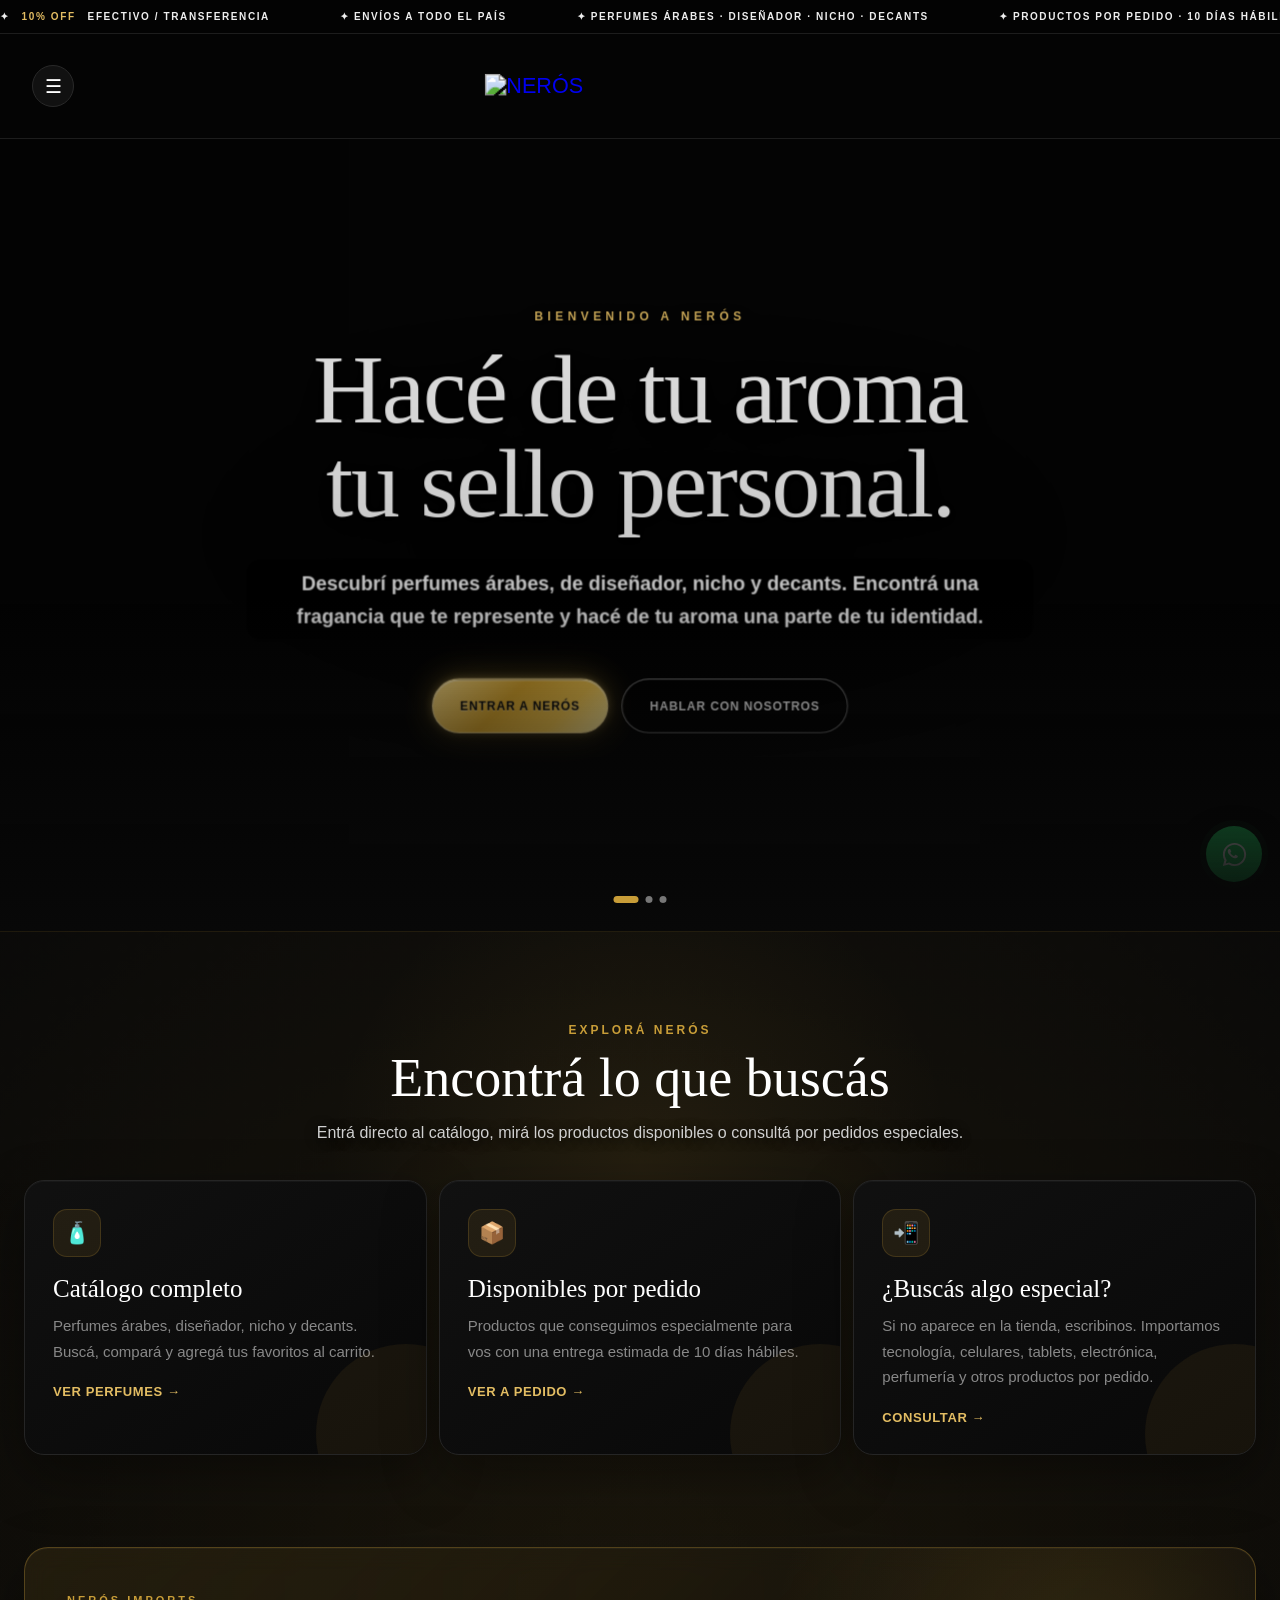
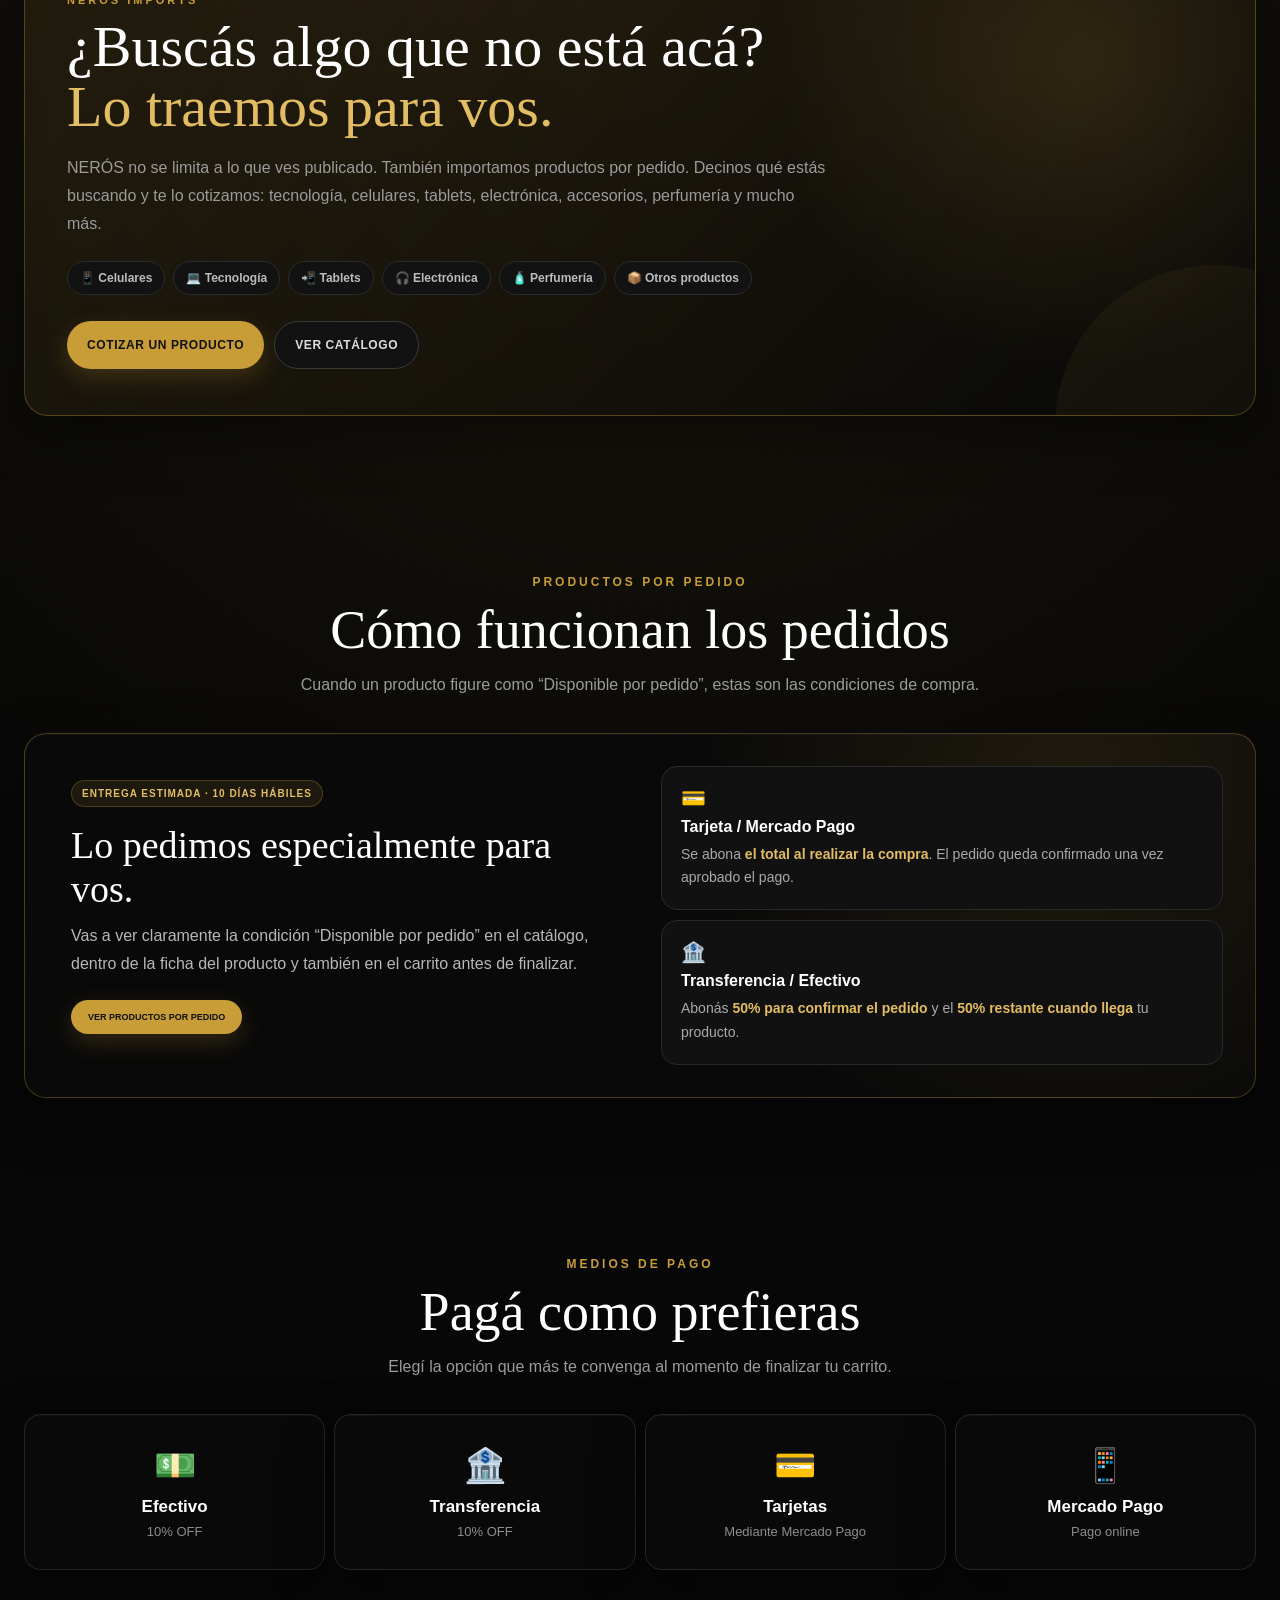
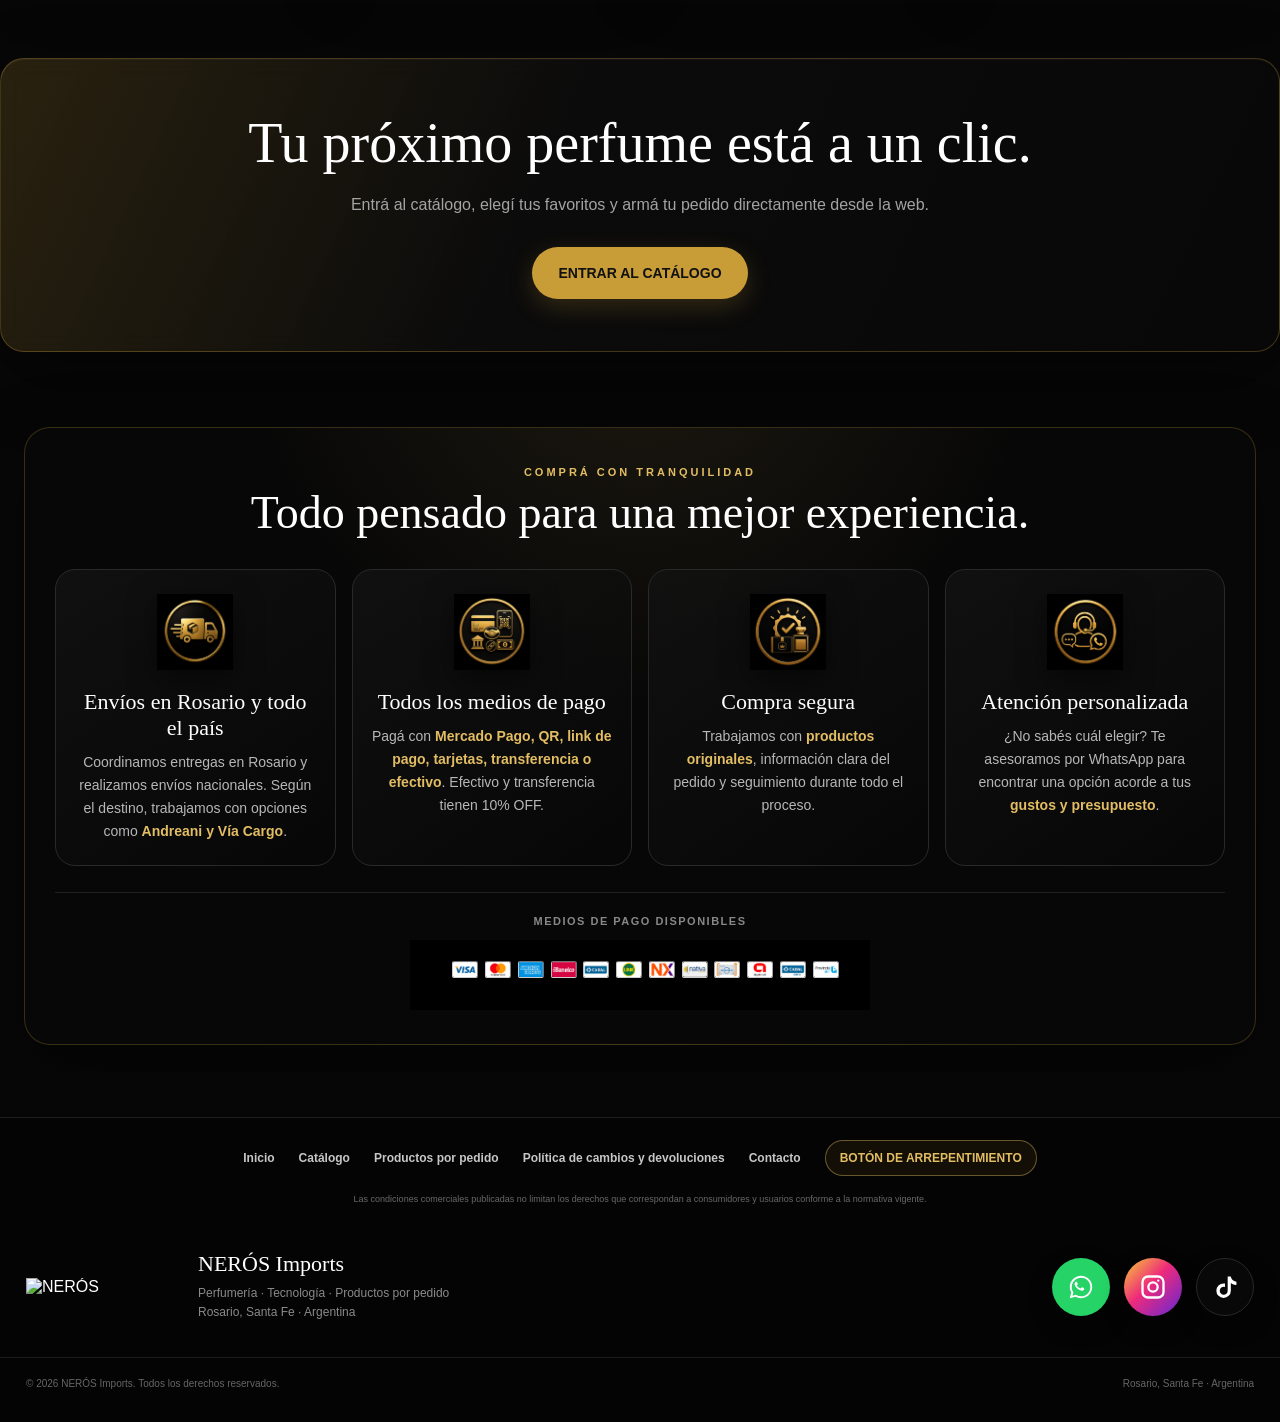
==== commit fe4abebb: "Update index.html" ====
--- a/index.html
+++ b/index.html
@@ -1423,6 +1423,193 @@
   transform:translateY(-2px);
 }
 
+
+/* =====================================================
+BENEFICIOS / CONFIANZA
+===================================================== */
+
+.beneficios-neros{
+  max-width:1450px;
+  margin:0 auto 72px;
+  padding:0 24px;
+}
+
+.beneficios-inner{
+  position:relative;
+  overflow:hidden;
+  border:1px solid rgba(200,157,56,.26);
+  border-radius:26px;
+  padding:38px 30px 30px;
+  background:
+    radial-gradient(circle at 50% -20%,rgba(227,189,99,.10),transparent 42%),
+    rgba(8,8,8,.90);
+  backdrop-filter:blur(14px);
+  box-shadow:0 22px 70px rgba(0,0,0,.36);
+}
+
+.beneficios-head{
+  text-align:center;
+  margin-bottom:30px;
+}
+
+.beneficios-head small{
+  display:block;
+  color:var(--dorado-claro);
+  font-size:11px;
+  font-weight:900;
+  letter-spacing:3px;
+  margin-bottom:8px;
+}
+
+.beneficios-head h2{
+  font-family:Georgia,serif;
+  font-weight:400;
+  font-size:clamp(30px,4vw,46px);
+}
+
+.beneficios-grid{
+  display:grid;
+  grid-template-columns:repeat(4,1fr);
+  gap:16px;
+}
+
+.beneficio-card{
+  min-height:245px;
+  padding:24px 19px 22px;
+  border:1px solid #292929;
+  border-radius:20px;
+  background:linear-gradient(145deg,rgba(17,17,17,.96),rgba(7,7,7,.94));
+  text-align:center;
+  transition:transform .28s ease,border-color .28s ease,box-shadow .28s ease;
+}
+
+.beneficio-card:hover{
+  transform:translateY(-6px);
+  border-color:rgba(227,189,99,.55);
+  box-shadow:0 16px 45px rgba(0,0,0,.38),0 0 24px rgba(200,157,56,.08);
+}
+
+.beneficio-icono{
+  width:76px;
+  height:76px;
+  object-fit:contain;
+  margin-bottom:15px;
+  filter:drop-shadow(0 8px 14px rgba(0,0,0,.5));
+}
+
+.beneficio-card h3{
+  font-family:Georgia,serif;
+  font-weight:400;
+  font-size:22px;
+  margin-bottom:10px;
+}
+
+.beneficio-card p{
+  color:#b7b7b7;
+  font-size:14px;
+  line-height:1.65;
+}
+
+.beneficio-card b{
+  color:var(--dorado-claro);
+}
+
+.marcas-pago{
+  margin-top:26px;
+  padding-top:22px;
+  border-top:1px solid #202020;
+  text-align:center;
+}
+
+.marcas-pago span{
+  display:block;
+  color:#888;
+  font-size:11px;
+  font-weight:800;
+  letter-spacing:1.5px;
+  margin-bottom:13px;
+}
+
+.marcas-pago img{
+  width:min(600px,92%);
+  max-height:70px;
+  object-fit:contain;
+}
+
+/* =====================================================
+FOOTER LEGAL / NAVEGACIÓN
+===================================================== */
+
+.footer-nav{
+  max-width:1450px;
+  margin:0 auto;
+  padding:22px 26px 0;
+  display:flex;
+  justify-content:center;
+  align-items:center;
+  gap:24px;
+  flex-wrap:wrap;
+}
+
+.footer-nav a{
+  color:#c7c7c7;
+  font-size:12px;
+  font-weight:700;
+  transition:.2s;
+}
+
+.footer-nav a:hover{
+  color:var(--dorado-claro);
+}
+
+.footer-nav .arrepentimiento-link{
+  padding:10px 14px;
+  border:1px solid rgba(227,189,99,.42);
+  border-radius:999px;
+  color:var(--dorado-claro);
+  background:rgba(200,157,56,.08);
+}
+
+.footer-legal-note{
+  max-width:1450px;
+  margin:16px auto 0;
+  padding:0 26px;
+  text-align:center;
+  color:#696969;
+  font-size:9px;
+  line-height:1.6;
+}
+
+@media(max-width:950px){
+  .beneficios-grid{
+    grid-template-columns:repeat(2,1fr);
+  }
+}
+
+@media(max-width:600px){
+  .beneficios-neros{
+    padding:0 12px;
+    margin-bottom:55px;
+  }
+
+  .beneficios-inner{
+    padding:30px 14px 22px;
+  }
+
+  .beneficios-grid{
+    grid-template-columns:1fr;
+  }
+
+  .beneficio-card{
+    min-height:auto;
+  }
+
+  .footer-nav{
+    padding:20px 18px 0;
+    gap:14px 18px;
+  }
+}
+
 /* =====================================================
 WHATSAPP
 ===================================================== */
@@ -2531,6 +2718,71 @@
 
   </a>
 
+
+</section>
+
+<!-- =====================================================
+BENEFICIOS / CONFIANZA
+===================================================== -->
+
+<section class="beneficios-neros">
+
+  <div class="beneficios-inner">
+
+    <div class="beneficios-head">
+      <small>COMPRÁ CON TRANQUILIDAD</small>
+      <h2>Todo pensado para una mejor experiencia.</h2>
+    </div>
+
+    <div class="beneficios-grid">
+
+      <article class="beneficio-card">
+        <img class="beneficio-icono" src="icon-envios.png" alt="Envíos">
+        <h3>Envíos en Rosario y todo el país</h3>
+        <p>
+          Coordinamos entregas en Rosario y realizamos envíos nacionales.
+          Según el destino, trabajamos con opciones como
+          <b>Andreani y Vía Cargo</b>.
+        </p>
+      </article>
+
+      <article class="beneficio-card">
+        <img class="beneficio-icono" src="icon-pagos.png" alt="Medios de pago">
+        <h3>Todos los medios de pago</h3>
+        <p>
+          Pagá con <b>Mercado Pago, QR, link de pago, tarjetas,
+          transferencia o efectivo</b>.
+          Efectivo y transferencia tienen 10% OFF.
+        </p>
+      </article>
+
+      <article class="beneficio-card">
+        <img class="beneficio-icono" src="icon-seguridad.png" alt="Compra segura">
+        <h3>Compra segura</h3>
+        <p>
+          Trabajamos con <b>productos originales</b>,
+          información clara del pedido y seguimiento durante todo el proceso.
+        </p>
+      </article>
+
+      <article class="beneficio-card">
+        <img class="beneficio-icono" src="icon-atencion.png" alt="Atención personalizada">
+        <h3>Atención personalizada</h3>
+        <p>
+          ¿No sabés cuál elegir? Te asesoramos por WhatsApp para encontrar
+          una opción acorde a tus <b>gustos y presupuesto</b>.
+        </p>
+      </article>
+
+    </div>
+
+    <div class="marcas-pago">
+      <span>MEDIOS DE PAGO DISPONIBLES</span>
+      <img src="logos-medios-pago.png" alt="Medios de pago">
+    </div>
+
+  </div>
+
 </section>
 
 <!-- =====================================================
@@ -2549,6 +2801,21 @@
 ===================================================== -->
 
 <footer class="footer">
+
+  <nav class="footer-nav" aria-label="Navegación del pie">
+    <a href="index.html">Inicio</a>
+    <a href="catalogo.html">Catálogo</a>
+    <a href="#condiciones-pedido">Productos por pedido</a>
+    <a href="politica-devolucion.html">Política de cambios y devoluciones</a>
+    <a href="https://wa.me/5493417830300" target="_blank">Contacto</a>
+    <a class="arrepentimiento-link" href="politica-devolucion.html#arrepentimiento">BOTÓN DE ARREPENTIMIENTO</a>
+  </nav>
+
+  <div class="footer-legal-note">
+    Las condiciones comerciales publicadas no limitan los derechos que correspondan
+    a consumidores y usuarios conforme a la normativa vigente.
+  </div>
+
   <div class="footer-inner">
     <div class="footer-brand">
       <img src="logo%20neros.png" alt="NERÓS">
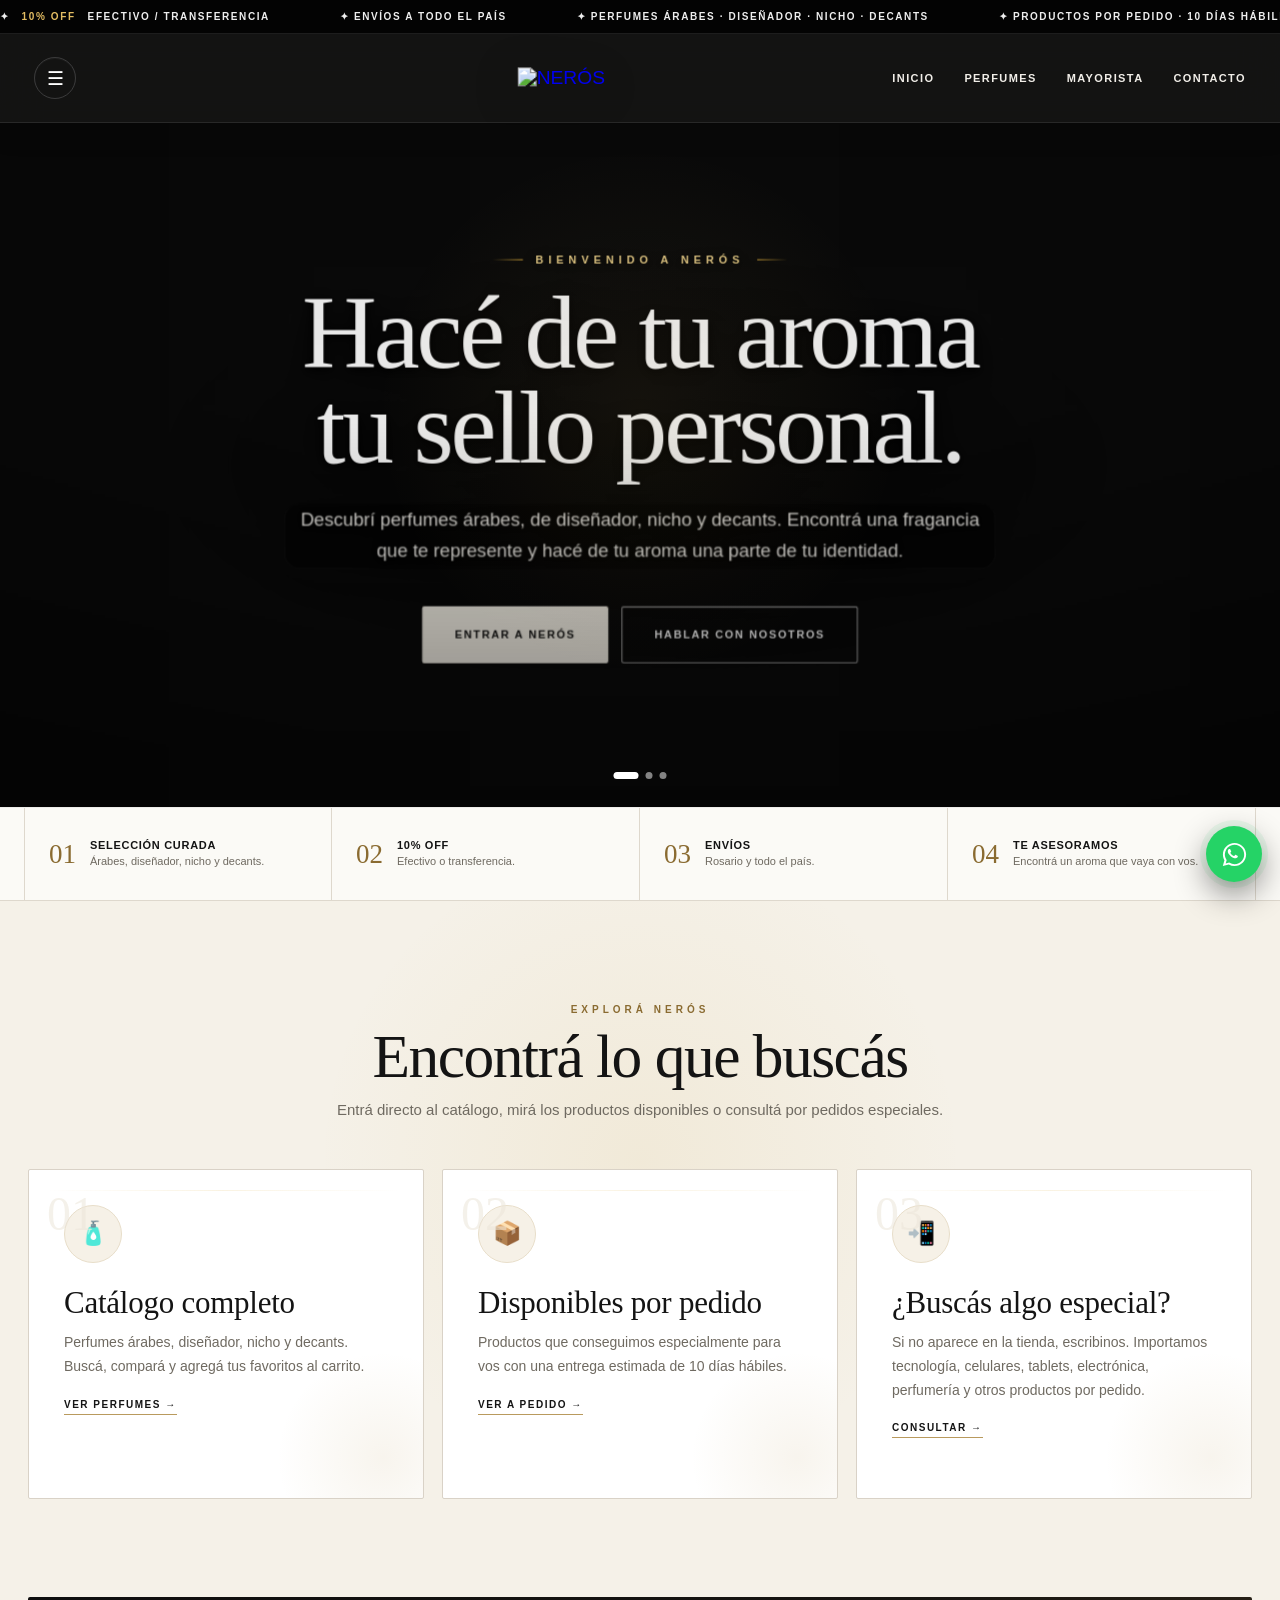
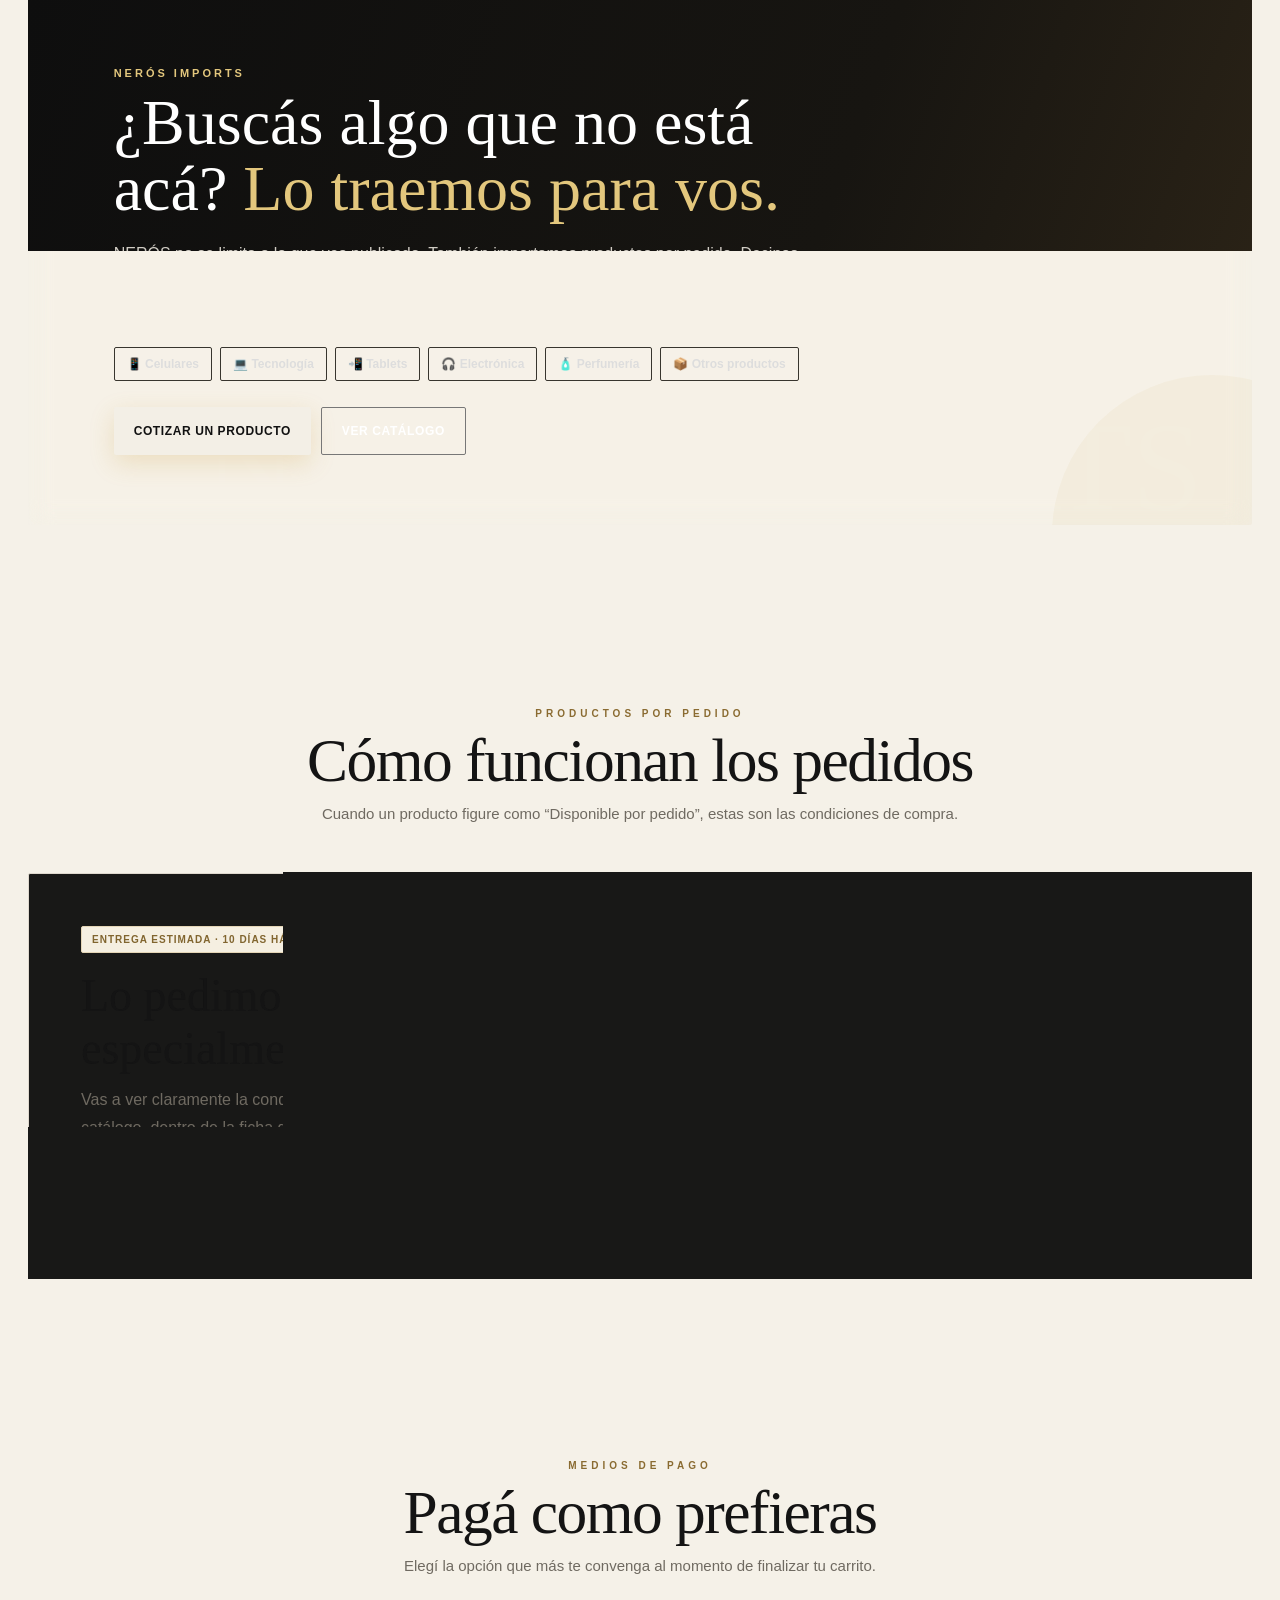
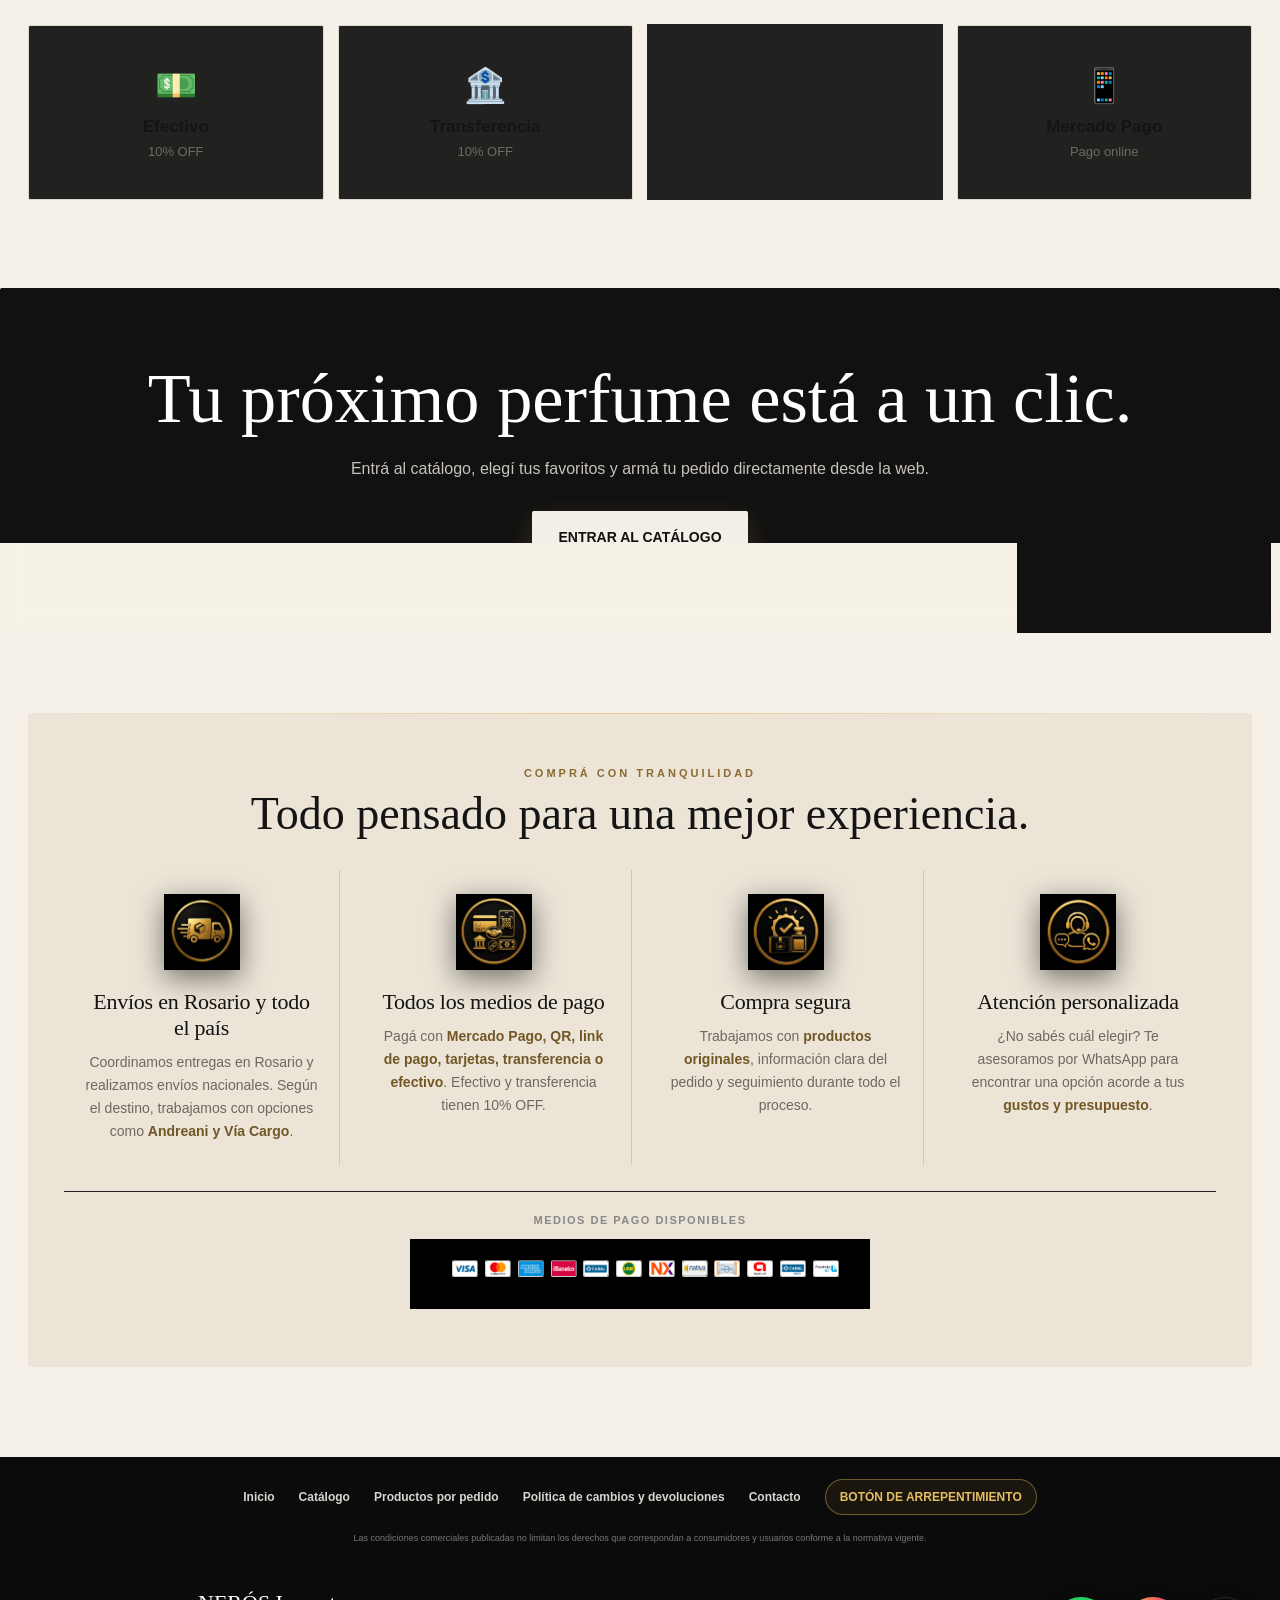
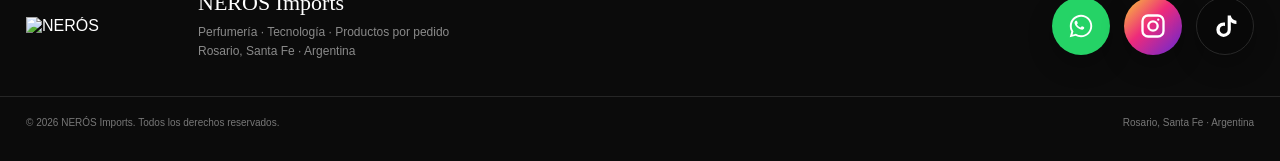
==== commit 38ab258d: "Update index.html" ====
--- a/index.html
+++ b/index.html
@@ -1908,10 +1908,279 @@
 @media(prefers-reduced-motion:reduce){
   .explora-fondo-general{animation:none;}
 }
+
+
+/* =====================================================
+   NERÓS — REFINAMIENTO PREMIUM 2026
+   Capa visual compartida entre Home + Catálogo
+===================================================== */
+:root{
+  --surface:#0d0d0d;
+  --surface-2:#141414;
+  --line:rgba(255,255,255,.09);
+  --gold-glow:rgba(227,189,99,.18);
+  --ease-lux:cubic-bezier(.22,.61,.36,1);
+}
+
+::selection{background:rgba(227,189,99,.92);color:#090909}
+
+html{scroll-padding-top:130px}
+body{-webkit-font-smoothing:antialiased;text-rendering:optimizeLegibility}
+
+body::selection{background:var(--dorado-claro);color:#090909}
+
+a,button,input{ -webkit-tap-highlight-color:transparent; }
+button:focus-visible,a:focus-visible,input:focus-visible{
+  outline:2px solid var(--dorado-claro);
+  outline-offset:3px;
+}
+
+/* Scrollbar discreta de marca */
+*{scrollbar-color:#5f4a20 #0b0b0b;scrollbar-width:thin}
+*::-webkit-scrollbar{width:10px;height:10px}
+*::-webkit-scrollbar-track{background:#0b0b0b}
+*::-webkit-scrollbar-thumb{background:linear-gradient(#7f6125,#c89d38);border:2px solid #0b0b0b;border-radius:999px}
+
+/* Línea de progreso superior */
+#nerosScrollProgress{
+  position:fixed;left:0;top:0;height:2px;width:0;z-index:99999;
+  background:linear-gradient(90deg,#8f681e,#ffe18a,#c89d38);
+  box-shadow:0 0 16px rgba(227,189,99,.55);
+  pointer-events:none;
+}
+
+/* Header premium consistente */
+.navbar{
+  box-shadow:0 10px 35px rgba(0,0,0,.18);
+  transition:background .3s ease,border-color .3s ease,box-shadow .3s ease;
+}
+.navbar.neros-scrolled{
+  background:rgba(4,4,4,.975);
+  border-bottom-color:rgba(200,157,56,.20);
+  box-shadow:0 14px 42px rgba(0,0,0,.42);
+}
+.nav-icon{
+  position:relative;
+  overflow:hidden;
+  box-shadow:inset 0 1px 0 rgba(255,255,255,.035);
+}
+.nav-icon::after{
+  content:"";position:absolute;inset:0;border-radius:inherit;
+  background:radial-gradient(circle at 50% 20%,rgba(255,255,255,.08),transparent 62%);
+  opacity:0;transition:opacity .25s ease;pointer-events:none;
+}
+.nav-icon:hover::after{opacity:1}
+
+.logo-nav img{filter:drop-shadow(0 8px 18px rgba(0,0,0,.34))}
+
+/* Interacciones menos genéricas */
+.hero-btn,.importamos-btn,.cta a,.card button,.modo,.cat-chip,.abrir-filtros-btn{
+  position:relative;
+  overflow:hidden;
+}
+.hero-btn.principal::before,.importamos-btn.principal::before,.cta a::before,.card button::before{
+  content:"";position:absolute;top:-140%;left:-40%;width:24%;height:380%;
+  background:linear-gradient(90deg,transparent,rgba(255,255,255,.34),transparent);
+  transform:rotate(22deg);transition:left .65s var(--ease-lux);pointer-events:none;
+}
+.hero-btn.principal:hover::before,.importamos-btn.principal:hover::before,.cta a:hover::before,.card button:hover::before{left:125%}
+
+/* Botón volver arriba */
+#nerosBackTop{
+  position:fixed;right:18px;bottom:86px;z-index:880;
+  width:44px;height:44px;border-radius:50%;border:1px solid rgba(227,189,99,.28);
+  background:rgba(10,10,10,.88);backdrop-filter:blur(10px);color:var(--dorado-claro);
+  display:flex;align-items:center;justify-content:center;cursor:pointer;
+  opacity:0;visibility:hidden;transform:translateY(10px);
+  transition:.25s ease;box-shadow:0 12px 30px rgba(0,0,0,.35);
+}
+#nerosBackTop.visible{opacity:1;visibility:visible;transform:translateY(0)}
+#nerosBackTop:hover{border-color:var(--dorado-claro);transform:translateY(-3px)}
+
+/* Reveal suave para bloques principales */
+.neros-reveal{opacity:0;transform:translateY(24px);transition:opacity .72s var(--ease-lux),transform .72s var(--ease-lux)}
+.neros-reveal.neros-visible{opacity:1;transform:none}
+
+@media(max-width:700px){
+  html{scroll-padding-top:105px}
+  #nerosBackTop{width:40px;height:40px;right:14px;bottom:78px}
+}
+
+@media(prefers-reduced-motion:reduce){
+  *,*::before,*::after{scroll-behavior:auto!important;animation-duration:.001ms!important;animation-iteration-count:1!important;transition-duration:.001ms!important}
+  .neros-reveal{opacity:1!important;transform:none!important}
+}
+
+
+/* HOME — navegación y jerarquía */
+.menu{
+  display:flex;justify-content:flex-end;align-items:center;gap:24px;
+}
+.menu a{
+  color:#aaa;font-size:11px;font-weight:800;letter-spacing:.7px;
+  transition:color .22s ease,transform .22s ease;
+}
+.menu a:hover{color:var(--dorado-claro);transform:translateY(-1px)}
+
+.navbar-contenido{height:96px;padding:0 24px}
+.logo-nav img{width:220px;max-height:82px;transform:scale(1.22)}
+.logo-nav:hover img{transform:scale(1.27)}
+
+.hero{min-height:calc(100vh - 130px)}
+.hero::before{
+  content:"";position:absolute;inset:0;z-index:1;pointer-events:none;
+  background:
+    radial-gradient(circle at 50% 42%,rgba(227,189,99,.07),transparent 35%),
+    linear-gradient(90deg,rgba(0,0,0,.10),transparent 25%,transparent 75%,rgba(0,0,0,.10));
+}
+.hero-contenido{z-index:3}
+.hero-mini{position:relative;display:inline-flex;align-items:center;gap:12px}
+.hero-mini::before,.hero-mini::after{content:"";width:28px;height:1px;background:linear-gradient(90deg,transparent,var(--dorado))}
+.hero-mini::after{transform:scaleX(-1)}
+.hero h1{text-wrap:balance}
+.hero p{text-wrap:pretty;border:1px solid rgba(255,255,255,.05);box-shadow:0 12px 40px rgba(0,0,0,.18)}
+
+.explora-fondo-general{background-size:cover}
+.seccion-head h2,.importamos-inner h2,.pedido-main h3,.cta h2,.beneficios-head h2{text-wrap:balance}
+
+.quick-card,.pago-card,.beneficio-card,.condicion,.importamos-inner,.pedido-box,.cta{
+  box-shadow:inset 0 1px 0 rgba(255,255,255,.035),0 16px 50px rgba(0,0,0,.22);
+}
+.quick-card::before,.beneficio-card::before{
+  content:"";position:absolute;left:18px;right:18px;top:0;height:1px;
+  background:linear-gradient(90deg,transparent,rgba(227,189,99,.34),transparent);
+  opacity:.55;
+}
+.quick-card h3,.beneficio-card h3{letter-spacing:-.25px}
+
+@media(max-width:900px){.menu{display:none}}
+@media(max-width:700px){
+  .navbar-contenido{height:82px;padding:0 14px}
+  .logo-nav img{width:165px;max-height:68px;transform:scale(1.22)}
+  .hero{min-height:calc(100svh - 112px)}
+  .hero-mini::before,.hero-mini::after{width:18px}
+}
+
+
+
+/* =====================================================
+NERÓS 2.0 — RETAIL EDITORIAL REDESIGN
+===================================================== */
+:root{
+  --paper:#f5f1e8;
+  --paper-2:#fbfaf6;
+  --ink:#141414;
+  --muted:#6f6a61;
+  --line:#ded8cd;
+  --champagne:#b99753;
+  --champagne-dark:#8a6b31;
+  --black:#0c0c0c;
+}
+
+body{background:var(--paper);color:var(--ink)}
+
+/* Header: mantiene lujo, pero más retail y legible */
+.navbar{background:rgba(10,10,10,.96);border-bottom:1px solid rgba(255,255,255,.09);box-shadow:0 8px 26px rgba(0,0,0,.16)}
+.navbar-contenido{max-width:1540px;height:88px;padding:0 34px}
+.logo-nav img{width:205px;transform:scale(1.2)}
+.logo-nav:hover img{transform:scale(1.24)}
+.menu{gap:30px}
+.menu a{font-size:11px;letter-spacing:1.4px;color:#f1eee8;position:relative;padding:34px 0}
+.menu a::after{content:"";position:absolute;left:0;right:100%;bottom:22px;height:1px;background:#d5b66f;transition:.25s}
+.menu a:hover{color:#fff}.menu a:hover::after{right:0}
+.nav-icon{background:transparent;border-color:#3b3b3b}
+
+/* Hero menos 'gaming', más campaña de perfumería */
+.hero{min-height:76vh;background:#111}
+.hero::after{background:linear-gradient(180deg,rgba(0,0,0,.12),rgba(0,0,0,.08) 42%,rgba(0,0,0,.48) 100%)}
+.hero-contenido{max-width:1280px;padding:92px 44px 112px}
+.hero-contenido::before{width:min(850px,88%);height:64%;background:radial-gradient(ellipse at center,rgba(0,0,0,.52),rgba(0,0,0,.18) 55%,transparent 78%)}
+.hero-mini{font-size:10px;letter-spacing:4.5px;color:#f1d58d}
+.hero h1{font-size:clamp(52px,7.4vw,104px);line-height:.91;letter-spacing:-3px;text-wrap:balance}
+.hero p{max-width:650px;font-size:17px;font-weight:450;line-height:1.7;background:transparent;padding:0;color:#f6f4ef}
+.hero-btn{border-radius:2px;min-height:52px;padding:0 29px;font-size:10px;letter-spacing:1.5px}
+.hero-btn.principal{background:#f2eee4;color:#111;border-color:#f2eee4;box-shadow:none;text-shadow:none}
+.hero-btn.principal::after{display:none}
+.hero-btn.principal:hover{background:#fff;transform:translateY(-2px);box-shadow:0 12px 28px rgba(0,0,0,.24);filter:none}
+.hero-btn.secundario{background:rgba(0,0,0,.15);border-color:rgba(255,255,255,.6)}
+.hero-dot{background:rgba(255,255,255,.5)}.hero-dot.activo{background:#fff}
+
+/* Franja editorial debajo del hero */
+.neros-editorial-strip{background:var(--paper-2);border-bottom:1px solid var(--line);border-top:1px solid rgba(0,0,0,.05)}
+.neros-editorial-strip-inner{max-width:1500px;margin:auto;display:grid;grid-template-columns:repeat(4,1fr);padding:0 24px}
+.neros-editorial-point{min-height:92px;display:flex;align-items:center;gap:14px;padding:20px 24px;border-right:1px solid var(--line)}
+.neros-editorial-point:first-child{border-left:1px solid var(--line)}
+.neros-editorial-point b{display:block;font-size:11px;letter-spacing:.7px;text-transform:uppercase;color:var(--ink)}
+.neros-editorial-point span{display:block;font-size:11px;line-height:1.45;color:var(--muted);margin-top:3px}
+.neros-editorial-icon{font-family:Georgia,serif;font-size:27px;color:var(--champagne-dark);min-width:26px;text-align:center}
+
+/* Todas las secciones posteriores pasan a claro */
+.explora-fondo-general{background:var(--paper)!important;background-image:none!important;animation:none!important;color:var(--ink)}
+.explora-fondo-general::before{display:none}
+.explora-fondo-general .explora-seccion{border-top:0;background:var(--paper)!important;padding-top:98px}
+.seccion{max-width:1500px;padding:88px 28px}
+.seccion-head{max-width:860px;margin:0 auto 46px}
+.seccion-head small{color:var(--champagne-dark);font-size:10px;letter-spacing:4px}
+.seccion-head h2{font-size:clamp(38px,4.8vw,64px);color:var(--ink);line-height:1;letter-spacing:-1.5px}
+.seccion-head p,.explora-seccion .seccion-head p{color:var(--muted);font-size:15px;text-shadow:none;max-width:680px}
+
+/* Categorías: grandes, editoriales, casi escaparates */
+.quick-grid{grid-template-columns:repeat(3,1fr);gap:18px}
+.explora-fondo-general .quick-card,.quick-card{min-height:330px;padding:35px;border:1px solid #d9d2c7;border-radius:2px;background:#fff!important;color:var(--ink);box-shadow:none;backdrop-filter:none!important;position:relative}
+.quick-card::before{position:absolute;right:24px;top:20px;font-family:Georgia,serif;font-size:48px;color:#ece6da;line-height:1}
+.quick-card:nth-child(1)::before{content:"01"}.quick-card:nth-child(2)::before{content:"02"}.quick-card:nth-child(3)::before{content:"03"}
+.quick-card::after{width:220px;height:220px;background:radial-gradient(circle,rgba(185,151,83,.10),transparent 68%);right:-70px;bottom:-70px}
+.quick-icon{width:58px;height:58px;border-radius:50%;background:#f6f1e7;border-color:#e8deca;color:var(--champagne-dark);font-size:23px}
+.quick-card h3{font-size:31px;color:var(--ink);margin-top:22px}
+.quick-card p{color:var(--muted);font-size:14px;max-width:330px}
+.quick-card a{color:var(--ink);font-size:10px;letter-spacing:1.5px;border-bottom:1px solid #b99a5d;padding-bottom:4px}
+.explora-fondo-general .quick-card:hover,.quick-card:hover{transform:translateY(-7px);border-color:#b99a5d;box-shadow:0 18px 44px rgba(48,40,29,.10)}
+
+/* Importación: gran bloque negro para cortar el layout */
+.importamos-box{max-width:1500px;padding:10px 28px 90px}
+.explora-fondo-general .importamos-inner,.importamos-inner{min-height:470px;padding:70px 7%;border-radius:2px;border:0;background:linear-gradient(110deg,#0e0e0e 0%,#171511 62%,#4b3a20 150%)!important;color:#fff;box-shadow:none!important;display:flex;flex-direction:column;justify-content:center}
+.importamos-inner::before{content:"NERÓS IMPORTS";position:absolute;right:4%;bottom:-3%;font-family:Georgia,serif;font-size:clamp(64px,10vw,150px);color:rgba(255,255,255,.035);white-space:nowrap;pointer-events:none}
+.importamos-kicker{color:#e3c77d}.importamos-inner h2{font-size:clamp(42px,5vw,70px);max-width:820px}.importamos-inner h2 span{color:#e3c77d}.importamos-inner p{color:#d0ccc4;max-width:700px}.importamos-categorias span{background:rgba(255,255,255,.05);border-color:#38352e;color:#ddd;border-radius:2px}.importamos-btn{border-radius:2px}.importamos-btn.principal{background:#f3efe6}.importamos-btn.secundario{background:transparent;color:#fff;border-color:#777}
+
+/* Pedido y medios de pago: más limpio */
+.pedido-box{border:1px solid var(--line);border-radius:2px;background:#fff!important;box-shadow:none!important;padding:0;overflow:hidden}
+.pedido-main{padding:52px}.pedido-main .badge{border-radius:2px;background:#f5efe1;border-color:#e4d5b6;color:#81652f}.pedido-main h3{font-size:46px;color:var(--ink)}.pedido-main p{color:var(--muted)}.pedido-main a{border-radius:2px;background:var(--ink);color:#fff}
+.pedido-condiciones{padding:22px;background:#f8f5ee}.condicion{background:transparent;border:0;border-bottom:1px solid var(--line);border-radius:0;padding:20px}.condicion:last-child{border-bottom:0}.condicion strong{color:var(--ink)}.condicion p{color:var(--muted)}
+.pagos-grid{gap:14px}.pago-card{background:#fff!important;border-color:var(--line);border-radius:2px;color:var(--ink);box-shadow:none!important;min-height:175px}.pago-card small{color:var(--muted)}
+
+/* Beneficios ahora se comportan como prensa/editorial */
+.beneficios-neros{max-width:1500px;padding:0 28px;margin-bottom:90px}.beneficios-inner{background:#ebe4d7;border:0;border-radius:2px;box-shadow:none;padding:54px 36px}.beneficios-head small{color:#8a6b31}.beneficios-head h2{color:var(--ink)}.beneficio-card{background:transparent;border:0;border-right:1px solid #d1c6b4;border-radius:0;color:var(--ink);min-height:220px;box-shadow:none!important}.beneficio-card:last-child{border-right:0}.beneficio-card:hover{transform:none;border-color:#d1c6b4;box-shadow:none}.beneficio-card p{color:#6f685e}.beneficio-card b{color:#725725}.beneficio-card h3{color:var(--ink)}
+
+/* CTA final casi 'magazine ad' */
+.explora-fondo-general .cta,.cta{max-width:1444px;background:#111!important;border:0;border-radius:2px;color:#fff;margin:0 auto 80px;padding:70px 30px;box-shadow:none!important}.cta h2{font-size:clamp(42px,5.5vw,72px)}.cta p{color:#c7c2ba}.cta a{border-radius:2px;background:#f3efe6;color:#111}
+
+/* Footer */
+.explora-fondo-general .footer,.footer{background:#0b0b0b!important;color:#fff;border-top:0}.footer-nav a{color:#d8d5cf}.footer-bottom{border-top-color:#262626;color:#777}.footer-legal-note{color:#777}
+
+@media(max-width:900px){
+ .navbar-contenido{height:82px;padding:0 18px}.menu{display:none}
+ .hero{min-height:680px}.hero-contenido{padding:72px 22px 100px}.hero h1{font-size:58px}
+ .neros-editorial-strip-inner{grid-template-columns:1fr 1fr}.neros-editorial-point:nth-child(3){border-left:1px solid var(--line)}
+ .quick-grid{grid-template-columns:1fr}.quick-card{min-height:260px}
+ .beneficios-grid{grid-template-columns:1fr 1fr}.beneficio-card:nth-child(2){border-right:0}
+}
+@media(max-width:600px){
+ .hero{min-height:calc(100vh - 112px)}.hero h1{font-size:47px}.hero p{font-size:14px}.hero-btn{border-radius:2px}
+ .neros-editorial-strip-inner{grid-template-columns:1fr;padding:0 14px}.neros-editorial-point{border-right:0!important;border-left:0!important;border-bottom:1px solid var(--line);min-height:76px;padding:14px 4px}.neros-editorial-point:last-child{border-bottom:0}
+ .seccion,.explora-fondo-general .explora-seccion{padding:65px 14px}.seccion-head{margin-bottom:34px}.seccion-head h2{font-size:39px}
+ .quick-card{padding:27px 24px;min-height:245px}.quick-card h3{font-size:28px}
+ .importamos-box{padding:0 14px 65px}.importamos-inner{padding:50px 26px;min-height:500px}.importamos-inner h2{font-size:40px}
+ .pedido-main{padding:34px 24px}.pedido-main h3{font-size:36px}.pedido-condiciones{padding:10px 18px}
+ .pagos-grid{grid-template-columns:1fr 1fr}.pago-card{min-height:140px}
+ .beneficios-neros{padding:0 14px}.beneficios-inner{padding:40px 16px}.beneficios-grid{grid-template-columns:1fr}.beneficio-card{border-right:0;border-bottom:1px solid #d1c6b4}.beneficio-card:last-child{border-bottom:0}
+ .cta{margin:0 14px 60px!important;padding:52px 22px!important}.cta h2{font-size:42px}
+}
+
 </style>
 </head>
 
 <body>
+<div id="nerosScrollProgress" aria-hidden="true"></div>
 
 <!-- =====================================================
 PROMO SUPERIOR
@@ -2112,7 +2381,12 @@
       alt="NERÓS">
 
     </a>
-    <div class="nav-right-spacer" aria-hidden="true"></div>
+    <nav class="menu" aria-label="Navegación principal">
+      <a href="index.html">INICIO</a>
+      <a href="catalogo.html">PERFUMES</a>
+      <a href="catalogo.html?modo=mayorista">MAYORISTA</a>
+      <a href="https://wa.me/5493417830300" target="_blank" rel="noopener">CONTACTO</a>
+    </nav>
 
   </div>
 
@@ -2293,6 +2567,15 @@
 
   </div>
 
+</section>
+
+<section class="neros-editorial-strip" aria-label="Beneficios NERÓS">
+  <div class="neros-editorial-strip-inner">
+    <div class="neros-editorial-point"><div class="neros-editorial-icon">01</div><div><b>Selección curada</b><span>Árabes, diseñador, nicho y decants.</span></div></div>
+    <div class="neros-editorial-point"><div class="neros-editorial-icon">02</div><div><b>10% OFF</b><span>Efectivo o transferencia.</span></div></div>
+    <div class="neros-editorial-point"><div class="neros-editorial-icon">03</div><div><b>Envíos</b><span>Rosario y todo el país.</span></div></div>
+    <div class="neros-editorial-point"><div class="neros-editorial-icon">04</div><div><b>Te asesoramos</b><span>Encontrá un aroma que vaya con vos.</span></div></div>
+  </div>
 </section>
 
 <!-- =====================================================
@@ -3086,5 +3369,47 @@
 
 </script>
 
+<button id="nerosBackTop" type="button" aria-label="Volver arriba" title="Volver arriba">↑</button>
+<script>
+
+/* =====================================================
+   NERÓS — microinteracciones compartidas
+===================================================== */
+(function(){
+  const progress=document.getElementById('nerosScrollProgress');
+  const backTop=document.getElementById('nerosBackTop');
+  const navbar=document.querySelector('.navbar');
+
+  function syncNerosChrome(){
+    const y=window.scrollY || document.documentElement.scrollTop || 0;
+    const max=Math.max(1,document.documentElement.scrollHeight-window.innerHeight);
+    if(progress) progress.style.width=Math.min(100,(y/max)*100)+'%';
+    if(backTop) backTop.classList.toggle('visible',y>520);
+    if(navbar) navbar.classList.toggle('neros-scrolled',y>18);
+  }
+
+  window.addEventListener('scroll',syncNerosChrome,{passive:true});
+  window.addEventListener('resize',syncNerosChrome,{passive:true});
+  syncNerosChrome();
+
+  if(backTop){
+    backTop.addEventListener('click',()=>window.scrollTo({top:0,behavior:'smooth'}));
+  }
+
+  if(!window.matchMedia('(prefers-reduced-motion: reduce)').matches){
+    const candidates=document.querySelectorAll('.seccion, .importamos-box, .beneficios-neros, .cta, .catalogo-cabeza, .controles');
+    candidates.forEach(el=>el.classList.add('neros-reveal'));
+    const io=new IntersectionObserver(entries=>{
+      entries.forEach(entry=>{
+        if(entry.isIntersecting){
+          entry.target.classList.add('neros-visible');
+          io.unobserve(entry.target);
+        }
+      });
+    },{threshold:.08,rootMargin:'0px 0px -30px 0px'});
+    candidates.forEach(el=>io.observe(el));
+  }
+})();
+</script>
 </body>
 </html>
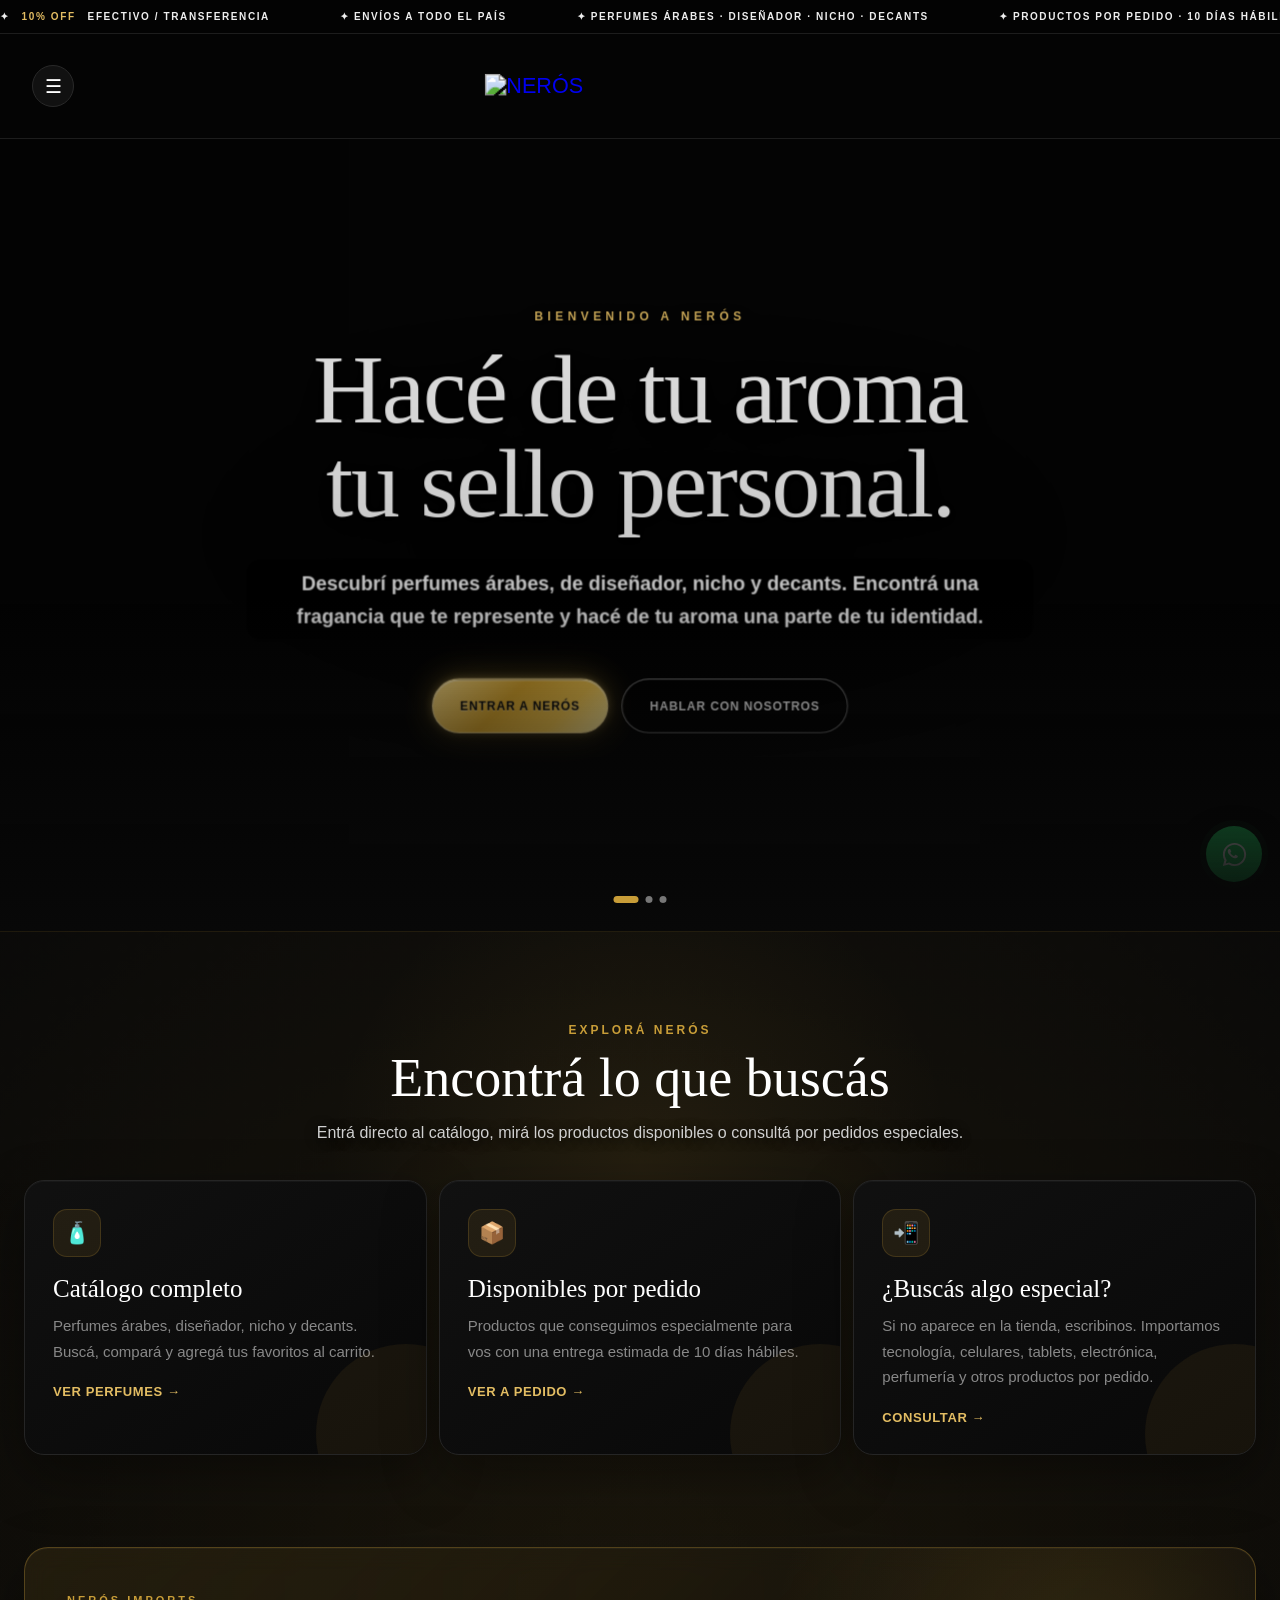
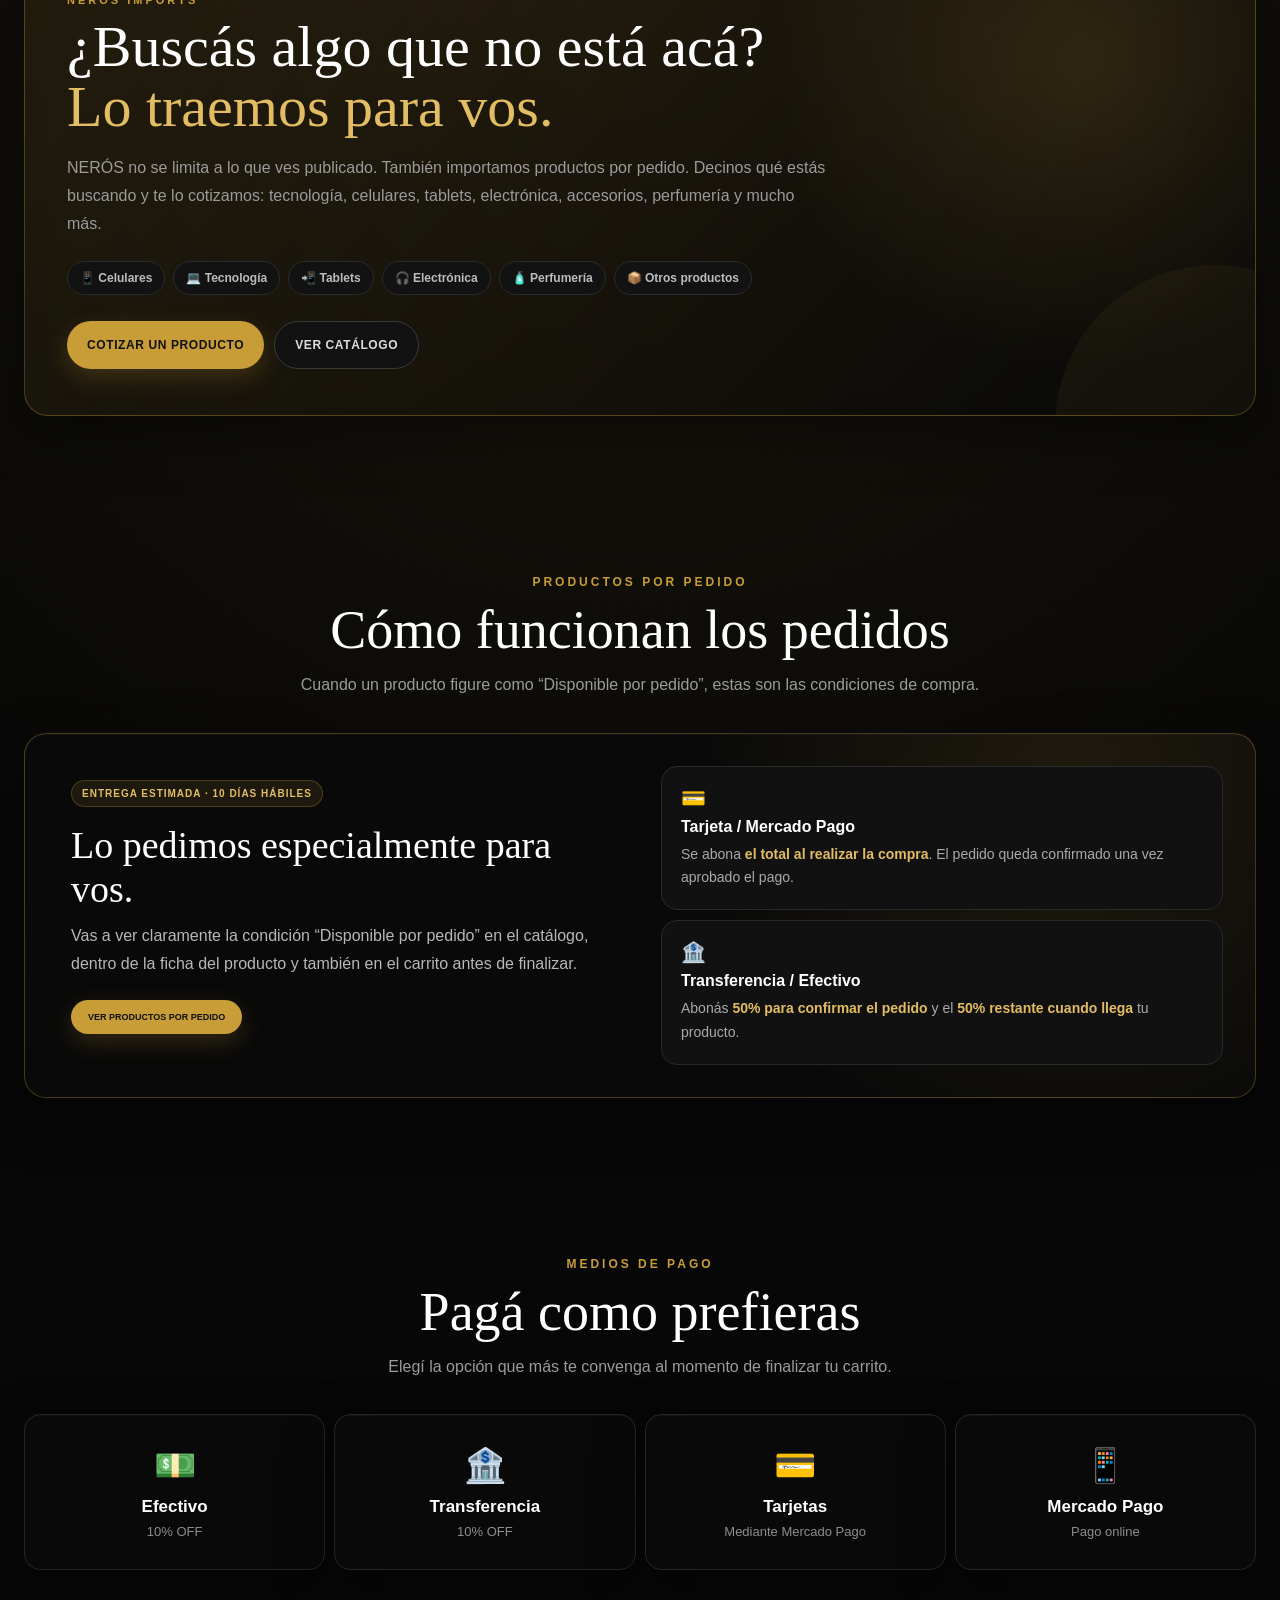
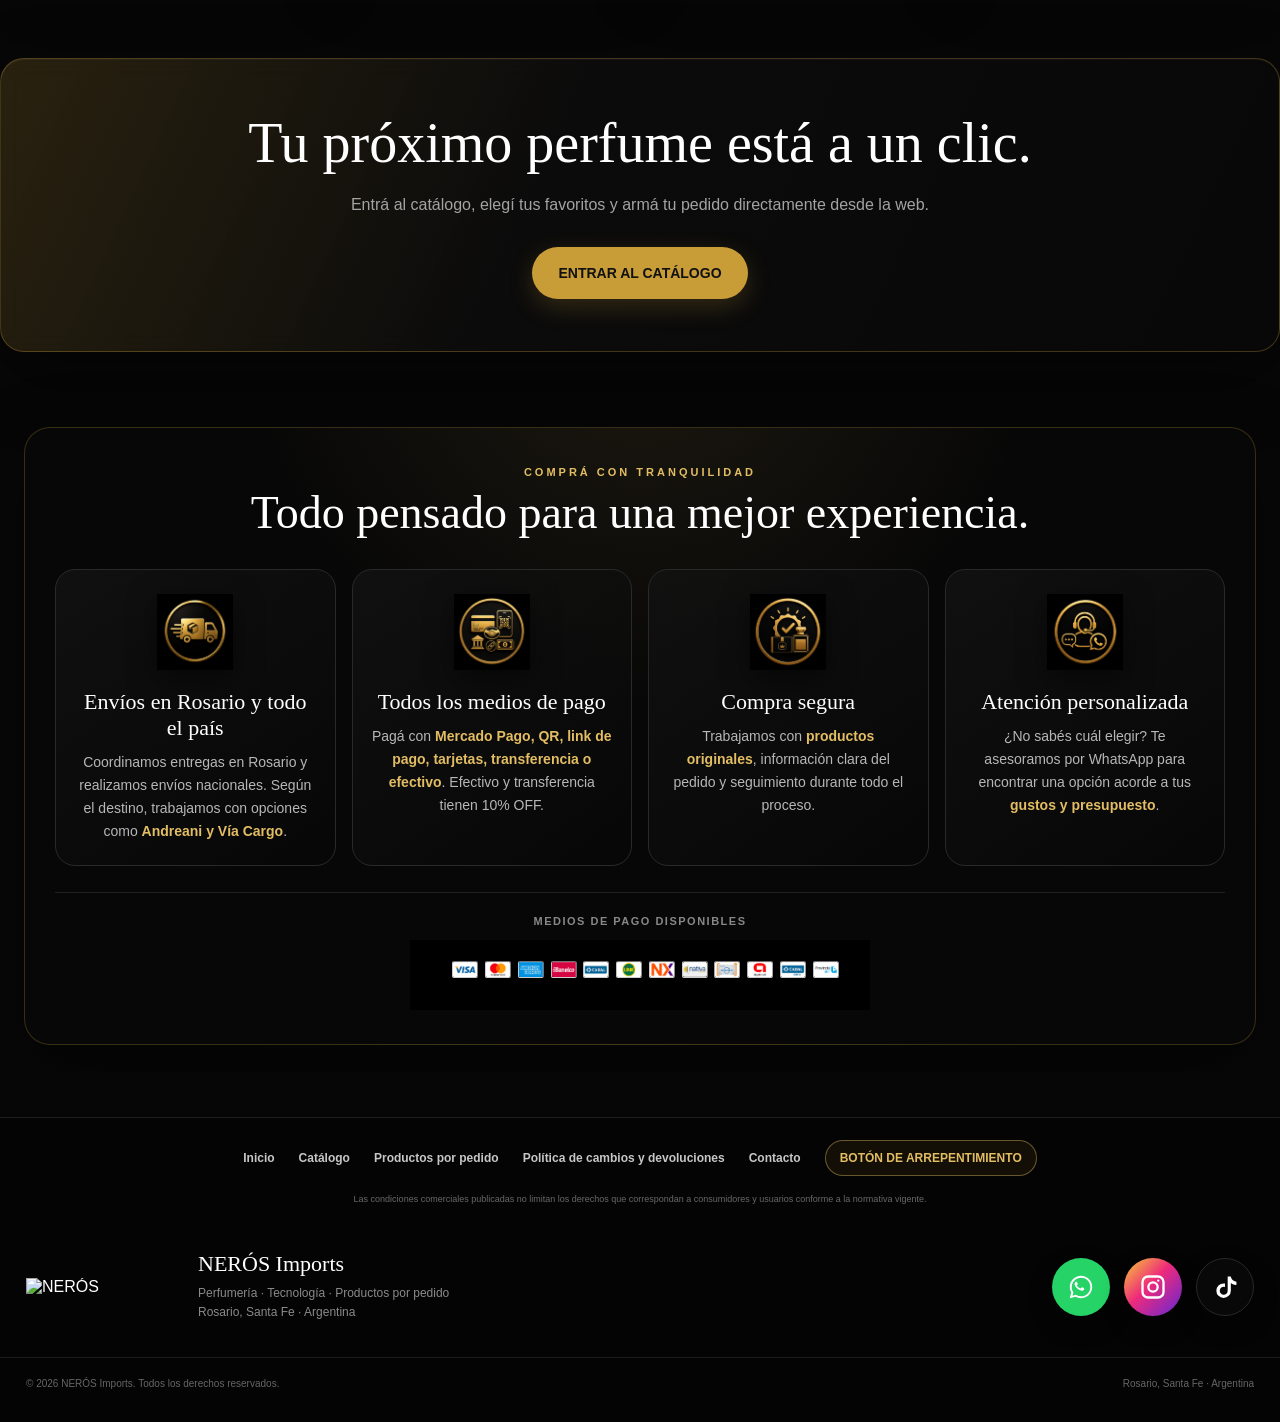
==== commit f18b48c8: "Update index.html" ====
--- a/index.html
+++ b/index.html
@@ -1908,279 +1908,10 @@
 @media(prefers-reduced-motion:reduce){
   .explora-fondo-general{animation:none;}
 }
-
-
-/* =====================================================
-   NERÓS — REFINAMIENTO PREMIUM 2026
-   Capa visual compartida entre Home + Catálogo
-===================================================== */
-:root{
-  --surface:#0d0d0d;
-  --surface-2:#141414;
-  --line:rgba(255,255,255,.09);
-  --gold-glow:rgba(227,189,99,.18);
-  --ease-lux:cubic-bezier(.22,.61,.36,1);
-}
-
-::selection{background:rgba(227,189,99,.92);color:#090909}
-
-html{scroll-padding-top:130px}
-body{-webkit-font-smoothing:antialiased;text-rendering:optimizeLegibility}
-
-body::selection{background:var(--dorado-claro);color:#090909}
-
-a,button,input{ -webkit-tap-highlight-color:transparent; }
-button:focus-visible,a:focus-visible,input:focus-visible{
-  outline:2px solid var(--dorado-claro);
-  outline-offset:3px;
-}
-
-/* Scrollbar discreta de marca */
-*{scrollbar-color:#5f4a20 #0b0b0b;scrollbar-width:thin}
-*::-webkit-scrollbar{width:10px;height:10px}
-*::-webkit-scrollbar-track{background:#0b0b0b}
-*::-webkit-scrollbar-thumb{background:linear-gradient(#7f6125,#c89d38);border:2px solid #0b0b0b;border-radius:999px}
-
-/* Línea de progreso superior */
-#nerosScrollProgress{
-  position:fixed;left:0;top:0;height:2px;width:0;z-index:99999;
-  background:linear-gradient(90deg,#8f681e,#ffe18a,#c89d38);
-  box-shadow:0 0 16px rgba(227,189,99,.55);
-  pointer-events:none;
-}
-
-/* Header premium consistente */
-.navbar{
-  box-shadow:0 10px 35px rgba(0,0,0,.18);
-  transition:background .3s ease,border-color .3s ease,box-shadow .3s ease;
-}
-.navbar.neros-scrolled{
-  background:rgba(4,4,4,.975);
-  border-bottom-color:rgba(200,157,56,.20);
-  box-shadow:0 14px 42px rgba(0,0,0,.42);
-}
-.nav-icon{
-  position:relative;
-  overflow:hidden;
-  box-shadow:inset 0 1px 0 rgba(255,255,255,.035);
-}
-.nav-icon::after{
-  content:"";position:absolute;inset:0;border-radius:inherit;
-  background:radial-gradient(circle at 50% 20%,rgba(255,255,255,.08),transparent 62%);
-  opacity:0;transition:opacity .25s ease;pointer-events:none;
-}
-.nav-icon:hover::after{opacity:1}
-
-.logo-nav img{filter:drop-shadow(0 8px 18px rgba(0,0,0,.34))}
-
-/* Interacciones menos genéricas */
-.hero-btn,.importamos-btn,.cta a,.card button,.modo,.cat-chip,.abrir-filtros-btn{
-  position:relative;
-  overflow:hidden;
-}
-.hero-btn.principal::before,.importamos-btn.principal::before,.cta a::before,.card button::before{
-  content:"";position:absolute;top:-140%;left:-40%;width:24%;height:380%;
-  background:linear-gradient(90deg,transparent,rgba(255,255,255,.34),transparent);
-  transform:rotate(22deg);transition:left .65s var(--ease-lux);pointer-events:none;
-}
-.hero-btn.principal:hover::before,.importamos-btn.principal:hover::before,.cta a:hover::before,.card button:hover::before{left:125%}
-
-/* Botón volver arriba */
-#nerosBackTop{
-  position:fixed;right:18px;bottom:86px;z-index:880;
-  width:44px;height:44px;border-radius:50%;border:1px solid rgba(227,189,99,.28);
-  background:rgba(10,10,10,.88);backdrop-filter:blur(10px);color:var(--dorado-claro);
-  display:flex;align-items:center;justify-content:center;cursor:pointer;
-  opacity:0;visibility:hidden;transform:translateY(10px);
-  transition:.25s ease;box-shadow:0 12px 30px rgba(0,0,0,.35);
-}
-#nerosBackTop.visible{opacity:1;visibility:visible;transform:translateY(0)}
-#nerosBackTop:hover{border-color:var(--dorado-claro);transform:translateY(-3px)}
-
-/* Reveal suave para bloques principales */
-.neros-reveal{opacity:0;transform:translateY(24px);transition:opacity .72s var(--ease-lux),transform .72s var(--ease-lux)}
-.neros-reveal.neros-visible{opacity:1;transform:none}
-
-@media(max-width:700px){
-  html{scroll-padding-top:105px}
-  #nerosBackTop{width:40px;height:40px;right:14px;bottom:78px}
-}
-
-@media(prefers-reduced-motion:reduce){
-  *,*::before,*::after{scroll-behavior:auto!important;animation-duration:.001ms!important;animation-iteration-count:1!important;transition-duration:.001ms!important}
-  .neros-reveal{opacity:1!important;transform:none!important}
-}
-
-
-/* HOME — navegación y jerarquía */
-.menu{
-  display:flex;justify-content:flex-end;align-items:center;gap:24px;
-}
-.menu a{
-  color:#aaa;font-size:11px;font-weight:800;letter-spacing:.7px;
-  transition:color .22s ease,transform .22s ease;
-}
-.menu a:hover{color:var(--dorado-claro);transform:translateY(-1px)}
-
-.navbar-contenido{height:96px;padding:0 24px}
-.logo-nav img{width:220px;max-height:82px;transform:scale(1.22)}
-.logo-nav:hover img{transform:scale(1.27)}
-
-.hero{min-height:calc(100vh - 130px)}
-.hero::before{
-  content:"";position:absolute;inset:0;z-index:1;pointer-events:none;
-  background:
-    radial-gradient(circle at 50% 42%,rgba(227,189,99,.07),transparent 35%),
-    linear-gradient(90deg,rgba(0,0,0,.10),transparent 25%,transparent 75%,rgba(0,0,0,.10));
-}
-.hero-contenido{z-index:3}
-.hero-mini{position:relative;display:inline-flex;align-items:center;gap:12px}
-.hero-mini::before,.hero-mini::after{content:"";width:28px;height:1px;background:linear-gradient(90deg,transparent,var(--dorado))}
-.hero-mini::after{transform:scaleX(-1)}
-.hero h1{text-wrap:balance}
-.hero p{text-wrap:pretty;border:1px solid rgba(255,255,255,.05);box-shadow:0 12px 40px rgba(0,0,0,.18)}
-
-.explora-fondo-general{background-size:cover}
-.seccion-head h2,.importamos-inner h2,.pedido-main h3,.cta h2,.beneficios-head h2{text-wrap:balance}
-
-.quick-card,.pago-card,.beneficio-card,.condicion,.importamos-inner,.pedido-box,.cta{
-  box-shadow:inset 0 1px 0 rgba(255,255,255,.035),0 16px 50px rgba(0,0,0,.22);
-}
-.quick-card::before,.beneficio-card::before{
-  content:"";position:absolute;left:18px;right:18px;top:0;height:1px;
-  background:linear-gradient(90deg,transparent,rgba(227,189,99,.34),transparent);
-  opacity:.55;
-}
-.quick-card h3,.beneficio-card h3{letter-spacing:-.25px}
-
-@media(max-width:900px){.menu{display:none}}
-@media(max-width:700px){
-  .navbar-contenido{height:82px;padding:0 14px}
-  .logo-nav img{width:165px;max-height:68px;transform:scale(1.22)}
-  .hero{min-height:calc(100svh - 112px)}
-  .hero-mini::before,.hero-mini::after{width:18px}
-}
-
-
-
-/* =====================================================
-NERÓS 2.0 — RETAIL EDITORIAL REDESIGN
-===================================================== */
-:root{
-  --paper:#f5f1e8;
-  --paper-2:#fbfaf6;
-  --ink:#141414;
-  --muted:#6f6a61;
-  --line:#ded8cd;
-  --champagne:#b99753;
-  --champagne-dark:#8a6b31;
-  --black:#0c0c0c;
-}
-
-body{background:var(--paper);color:var(--ink)}
-
-/* Header: mantiene lujo, pero más retail y legible */
-.navbar{background:rgba(10,10,10,.96);border-bottom:1px solid rgba(255,255,255,.09);box-shadow:0 8px 26px rgba(0,0,0,.16)}
-.navbar-contenido{max-width:1540px;height:88px;padding:0 34px}
-.logo-nav img{width:205px;transform:scale(1.2)}
-.logo-nav:hover img{transform:scale(1.24)}
-.menu{gap:30px}
-.menu a{font-size:11px;letter-spacing:1.4px;color:#f1eee8;position:relative;padding:34px 0}
-.menu a::after{content:"";position:absolute;left:0;right:100%;bottom:22px;height:1px;background:#d5b66f;transition:.25s}
-.menu a:hover{color:#fff}.menu a:hover::after{right:0}
-.nav-icon{background:transparent;border-color:#3b3b3b}
-
-/* Hero menos 'gaming', más campaña de perfumería */
-.hero{min-height:76vh;background:#111}
-.hero::after{background:linear-gradient(180deg,rgba(0,0,0,.12),rgba(0,0,0,.08) 42%,rgba(0,0,0,.48) 100%)}
-.hero-contenido{max-width:1280px;padding:92px 44px 112px}
-.hero-contenido::before{width:min(850px,88%);height:64%;background:radial-gradient(ellipse at center,rgba(0,0,0,.52),rgba(0,0,0,.18) 55%,transparent 78%)}
-.hero-mini{font-size:10px;letter-spacing:4.5px;color:#f1d58d}
-.hero h1{font-size:clamp(52px,7.4vw,104px);line-height:.91;letter-spacing:-3px;text-wrap:balance}
-.hero p{max-width:650px;font-size:17px;font-weight:450;line-height:1.7;background:transparent;padding:0;color:#f6f4ef}
-.hero-btn{border-radius:2px;min-height:52px;padding:0 29px;font-size:10px;letter-spacing:1.5px}
-.hero-btn.principal{background:#f2eee4;color:#111;border-color:#f2eee4;box-shadow:none;text-shadow:none}
-.hero-btn.principal::after{display:none}
-.hero-btn.principal:hover{background:#fff;transform:translateY(-2px);box-shadow:0 12px 28px rgba(0,0,0,.24);filter:none}
-.hero-btn.secundario{background:rgba(0,0,0,.15);border-color:rgba(255,255,255,.6)}
-.hero-dot{background:rgba(255,255,255,.5)}.hero-dot.activo{background:#fff}
-
-/* Franja editorial debajo del hero */
-.neros-editorial-strip{background:var(--paper-2);border-bottom:1px solid var(--line);border-top:1px solid rgba(0,0,0,.05)}
-.neros-editorial-strip-inner{max-width:1500px;margin:auto;display:grid;grid-template-columns:repeat(4,1fr);padding:0 24px}
-.neros-editorial-point{min-height:92px;display:flex;align-items:center;gap:14px;padding:20px 24px;border-right:1px solid var(--line)}
-.neros-editorial-point:first-child{border-left:1px solid var(--line)}
-.neros-editorial-point b{display:block;font-size:11px;letter-spacing:.7px;text-transform:uppercase;color:var(--ink)}
-.neros-editorial-point span{display:block;font-size:11px;line-height:1.45;color:var(--muted);margin-top:3px}
-.neros-editorial-icon{font-family:Georgia,serif;font-size:27px;color:var(--champagne-dark);min-width:26px;text-align:center}
-
-/* Todas las secciones posteriores pasan a claro */
-.explora-fondo-general{background:var(--paper)!important;background-image:none!important;animation:none!important;color:var(--ink)}
-.explora-fondo-general::before{display:none}
-.explora-fondo-general .explora-seccion{border-top:0;background:var(--paper)!important;padding-top:98px}
-.seccion{max-width:1500px;padding:88px 28px}
-.seccion-head{max-width:860px;margin:0 auto 46px}
-.seccion-head small{color:var(--champagne-dark);font-size:10px;letter-spacing:4px}
-.seccion-head h2{font-size:clamp(38px,4.8vw,64px);color:var(--ink);line-height:1;letter-spacing:-1.5px}
-.seccion-head p,.explora-seccion .seccion-head p{color:var(--muted);font-size:15px;text-shadow:none;max-width:680px}
-
-/* Categorías: grandes, editoriales, casi escaparates */
-.quick-grid{grid-template-columns:repeat(3,1fr);gap:18px}
-.explora-fondo-general .quick-card,.quick-card{min-height:330px;padding:35px;border:1px solid #d9d2c7;border-radius:2px;background:#fff!important;color:var(--ink);box-shadow:none;backdrop-filter:none!important;position:relative}
-.quick-card::before{position:absolute;right:24px;top:20px;font-family:Georgia,serif;font-size:48px;color:#ece6da;line-height:1}
-.quick-card:nth-child(1)::before{content:"01"}.quick-card:nth-child(2)::before{content:"02"}.quick-card:nth-child(3)::before{content:"03"}
-.quick-card::after{width:220px;height:220px;background:radial-gradient(circle,rgba(185,151,83,.10),transparent 68%);right:-70px;bottom:-70px}
-.quick-icon{width:58px;height:58px;border-radius:50%;background:#f6f1e7;border-color:#e8deca;color:var(--champagne-dark);font-size:23px}
-.quick-card h3{font-size:31px;color:var(--ink);margin-top:22px}
-.quick-card p{color:var(--muted);font-size:14px;max-width:330px}
-.quick-card a{color:var(--ink);font-size:10px;letter-spacing:1.5px;border-bottom:1px solid #b99a5d;padding-bottom:4px}
-.explora-fondo-general .quick-card:hover,.quick-card:hover{transform:translateY(-7px);border-color:#b99a5d;box-shadow:0 18px 44px rgba(48,40,29,.10)}
-
-/* Importación: gran bloque negro para cortar el layout */
-.importamos-box{max-width:1500px;padding:10px 28px 90px}
-.explora-fondo-general .importamos-inner,.importamos-inner{min-height:470px;padding:70px 7%;border-radius:2px;border:0;background:linear-gradient(110deg,#0e0e0e 0%,#171511 62%,#4b3a20 150%)!important;color:#fff;box-shadow:none!important;display:flex;flex-direction:column;justify-content:center}
-.importamos-inner::before{content:"NERÓS IMPORTS";position:absolute;right:4%;bottom:-3%;font-family:Georgia,serif;font-size:clamp(64px,10vw,150px);color:rgba(255,255,255,.035);white-space:nowrap;pointer-events:none}
-.importamos-kicker{color:#e3c77d}.importamos-inner h2{font-size:clamp(42px,5vw,70px);max-width:820px}.importamos-inner h2 span{color:#e3c77d}.importamos-inner p{color:#d0ccc4;max-width:700px}.importamos-categorias span{background:rgba(255,255,255,.05);border-color:#38352e;color:#ddd;border-radius:2px}.importamos-btn{border-radius:2px}.importamos-btn.principal{background:#f3efe6}.importamos-btn.secundario{background:transparent;color:#fff;border-color:#777}
-
-/* Pedido y medios de pago: más limpio */
-.pedido-box{border:1px solid var(--line);border-radius:2px;background:#fff!important;box-shadow:none!important;padding:0;overflow:hidden}
-.pedido-main{padding:52px}.pedido-main .badge{border-radius:2px;background:#f5efe1;border-color:#e4d5b6;color:#81652f}.pedido-main h3{font-size:46px;color:var(--ink)}.pedido-main p{color:var(--muted)}.pedido-main a{border-radius:2px;background:var(--ink);color:#fff}
-.pedido-condiciones{padding:22px;background:#f8f5ee}.condicion{background:transparent;border:0;border-bottom:1px solid var(--line);border-radius:0;padding:20px}.condicion:last-child{border-bottom:0}.condicion strong{color:var(--ink)}.condicion p{color:var(--muted)}
-.pagos-grid{gap:14px}.pago-card{background:#fff!important;border-color:var(--line);border-radius:2px;color:var(--ink);box-shadow:none!important;min-height:175px}.pago-card small{color:var(--muted)}
-
-/* Beneficios ahora se comportan como prensa/editorial */
-.beneficios-neros{max-width:1500px;padding:0 28px;margin-bottom:90px}.beneficios-inner{background:#ebe4d7;border:0;border-radius:2px;box-shadow:none;padding:54px 36px}.beneficios-head small{color:#8a6b31}.beneficios-head h2{color:var(--ink)}.beneficio-card{background:transparent;border:0;border-right:1px solid #d1c6b4;border-radius:0;color:var(--ink);min-height:220px;box-shadow:none!important}.beneficio-card:last-child{border-right:0}.beneficio-card:hover{transform:none;border-color:#d1c6b4;box-shadow:none}.beneficio-card p{color:#6f685e}.beneficio-card b{color:#725725}.beneficio-card h3{color:var(--ink)}
-
-/* CTA final casi 'magazine ad' */
-.explora-fondo-general .cta,.cta{max-width:1444px;background:#111!important;border:0;border-radius:2px;color:#fff;margin:0 auto 80px;padding:70px 30px;box-shadow:none!important}.cta h2{font-size:clamp(42px,5.5vw,72px)}.cta p{color:#c7c2ba}.cta a{border-radius:2px;background:#f3efe6;color:#111}
-
-/* Footer */
-.explora-fondo-general .footer,.footer{background:#0b0b0b!important;color:#fff;border-top:0}.footer-nav a{color:#d8d5cf}.footer-bottom{border-top-color:#262626;color:#777}.footer-legal-note{color:#777}
-
-@media(max-width:900px){
- .navbar-contenido{height:82px;padding:0 18px}.menu{display:none}
- .hero{min-height:680px}.hero-contenido{padding:72px 22px 100px}.hero h1{font-size:58px}
- .neros-editorial-strip-inner{grid-template-columns:1fr 1fr}.neros-editorial-point:nth-child(3){border-left:1px solid var(--line)}
- .quick-grid{grid-template-columns:1fr}.quick-card{min-height:260px}
- .beneficios-grid{grid-template-columns:1fr 1fr}.beneficio-card:nth-child(2){border-right:0}
-}
-@media(max-width:600px){
- .hero{min-height:calc(100vh - 112px)}.hero h1{font-size:47px}.hero p{font-size:14px}.hero-btn{border-radius:2px}
- .neros-editorial-strip-inner{grid-template-columns:1fr;padding:0 14px}.neros-editorial-point{border-right:0!important;border-left:0!important;border-bottom:1px solid var(--line);min-height:76px;padding:14px 4px}.neros-editorial-point:last-child{border-bottom:0}
- .seccion,.explora-fondo-general .explora-seccion{padding:65px 14px}.seccion-head{margin-bottom:34px}.seccion-head h2{font-size:39px}
- .quick-card{padding:27px 24px;min-height:245px}.quick-card h3{font-size:28px}
- .importamos-box{padding:0 14px 65px}.importamos-inner{padding:50px 26px;min-height:500px}.importamos-inner h2{font-size:40px}
- .pedido-main{padding:34px 24px}.pedido-main h3{font-size:36px}.pedido-condiciones{padding:10px 18px}
- .pagos-grid{grid-template-columns:1fr 1fr}.pago-card{min-height:140px}
- .beneficios-neros{padding:0 14px}.beneficios-inner{padding:40px 16px}.beneficios-grid{grid-template-columns:1fr}.beneficio-card{border-right:0;border-bottom:1px solid #d1c6b4}.beneficio-card:last-child{border-bottom:0}
- .cta{margin:0 14px 60px!important;padding:52px 22px!important}.cta h2{font-size:42px}
-}
-
 </style>
 </head>
 
 <body>
-<div id="nerosScrollProgress" aria-hidden="true"></div>
 
 <!-- =====================================================
 PROMO SUPERIOR
@@ -2381,12 +2112,7 @@
       alt="NERÓS">
 
     </a>
-    <nav class="menu" aria-label="Navegación principal">
-      <a href="index.html">INICIO</a>
-      <a href="catalogo.html">PERFUMES</a>
-      <a href="catalogo.html?modo=mayorista">MAYORISTA</a>
-      <a href="https://wa.me/5493417830300" target="_blank" rel="noopener">CONTACTO</a>
-    </nav>
+    <div class="nav-right-spacer" aria-hidden="true"></div>
 
   </div>
 
@@ -2567,15 +2293,6 @@
 
   </div>
 
-</section>
-
-<section class="neros-editorial-strip" aria-label="Beneficios NERÓS">
-  <div class="neros-editorial-strip-inner">
-    <div class="neros-editorial-point"><div class="neros-editorial-icon">01</div><div><b>Selección curada</b><span>Árabes, diseñador, nicho y decants.</span></div></div>
-    <div class="neros-editorial-point"><div class="neros-editorial-icon">02</div><div><b>10% OFF</b><span>Efectivo o transferencia.</span></div></div>
-    <div class="neros-editorial-point"><div class="neros-editorial-icon">03</div><div><b>Envíos</b><span>Rosario y todo el país.</span></div></div>
-    <div class="neros-editorial-point"><div class="neros-editorial-icon">04</div><div><b>Te asesoramos</b><span>Encontrá un aroma que vaya con vos.</span></div></div>
-  </div>
 </section>
 
 <!-- =====================================================
@@ -3369,47 +3086,5 @@
 
 </script>
 
-<button id="nerosBackTop" type="button" aria-label="Volver arriba" title="Volver arriba">↑</button>
-<script>
-
-/* =====================================================
-   NERÓS — microinteracciones compartidas
-===================================================== */
-(function(){
-  const progress=document.getElementById('nerosScrollProgress');
-  const backTop=document.getElementById('nerosBackTop');
-  const navbar=document.querySelector('.navbar');
-
-  function syncNerosChrome(){
-    const y=window.scrollY || document.documentElement.scrollTop || 0;
-    const max=Math.max(1,document.documentElement.scrollHeight-window.innerHeight);
-    if(progress) progress.style.width=Math.min(100,(y/max)*100)+'%';
-    if(backTop) backTop.classList.toggle('visible',y>520);
-    if(navbar) navbar.classList.toggle('neros-scrolled',y>18);
-  }
-
-  window.addEventListener('scroll',syncNerosChrome,{passive:true});
-  window.addEventListener('resize',syncNerosChrome,{passive:true});
-  syncNerosChrome();
-
-  if(backTop){
-    backTop.addEventListener('click',()=>window.scrollTo({top:0,behavior:'smooth'}));
-  }
-
-  if(!window.matchMedia('(prefers-reduced-motion: reduce)').matches){
-    const candidates=document.querySelectorAll('.seccion, .importamos-box, .beneficios-neros, .cta, .catalogo-cabeza, .controles');
-    candidates.forEach(el=>el.classList.add('neros-reveal'));
-    const io=new IntersectionObserver(entries=>{
-      entries.forEach(entry=>{
-        if(entry.isIntersecting){
-          entry.target.classList.add('neros-visible');
-          io.unobserve(entry.target);
-        }
-      });
-    },{threshold:.08,rootMargin:'0px 0px -30px 0px'});
-    candidates.forEach(el=>io.observe(el));
-  }
-})();
-</script>
 </body>
 </html>
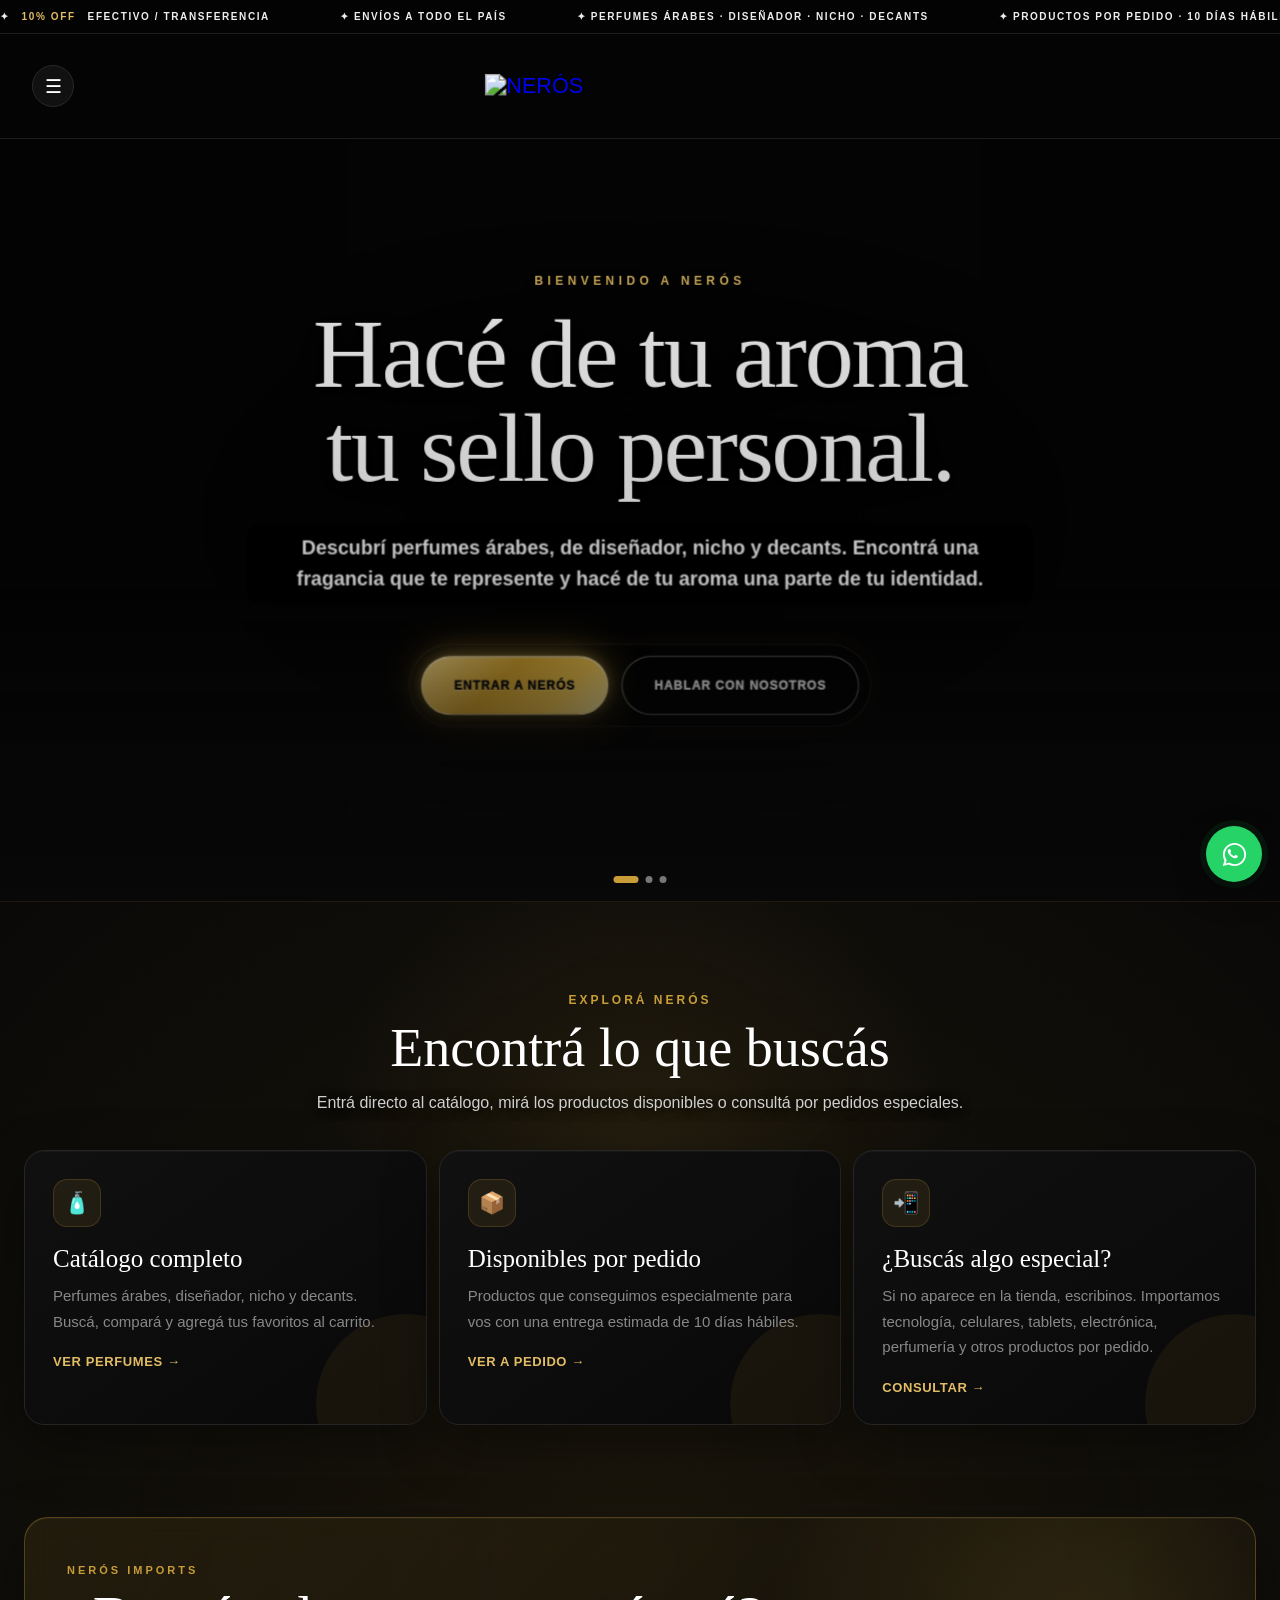
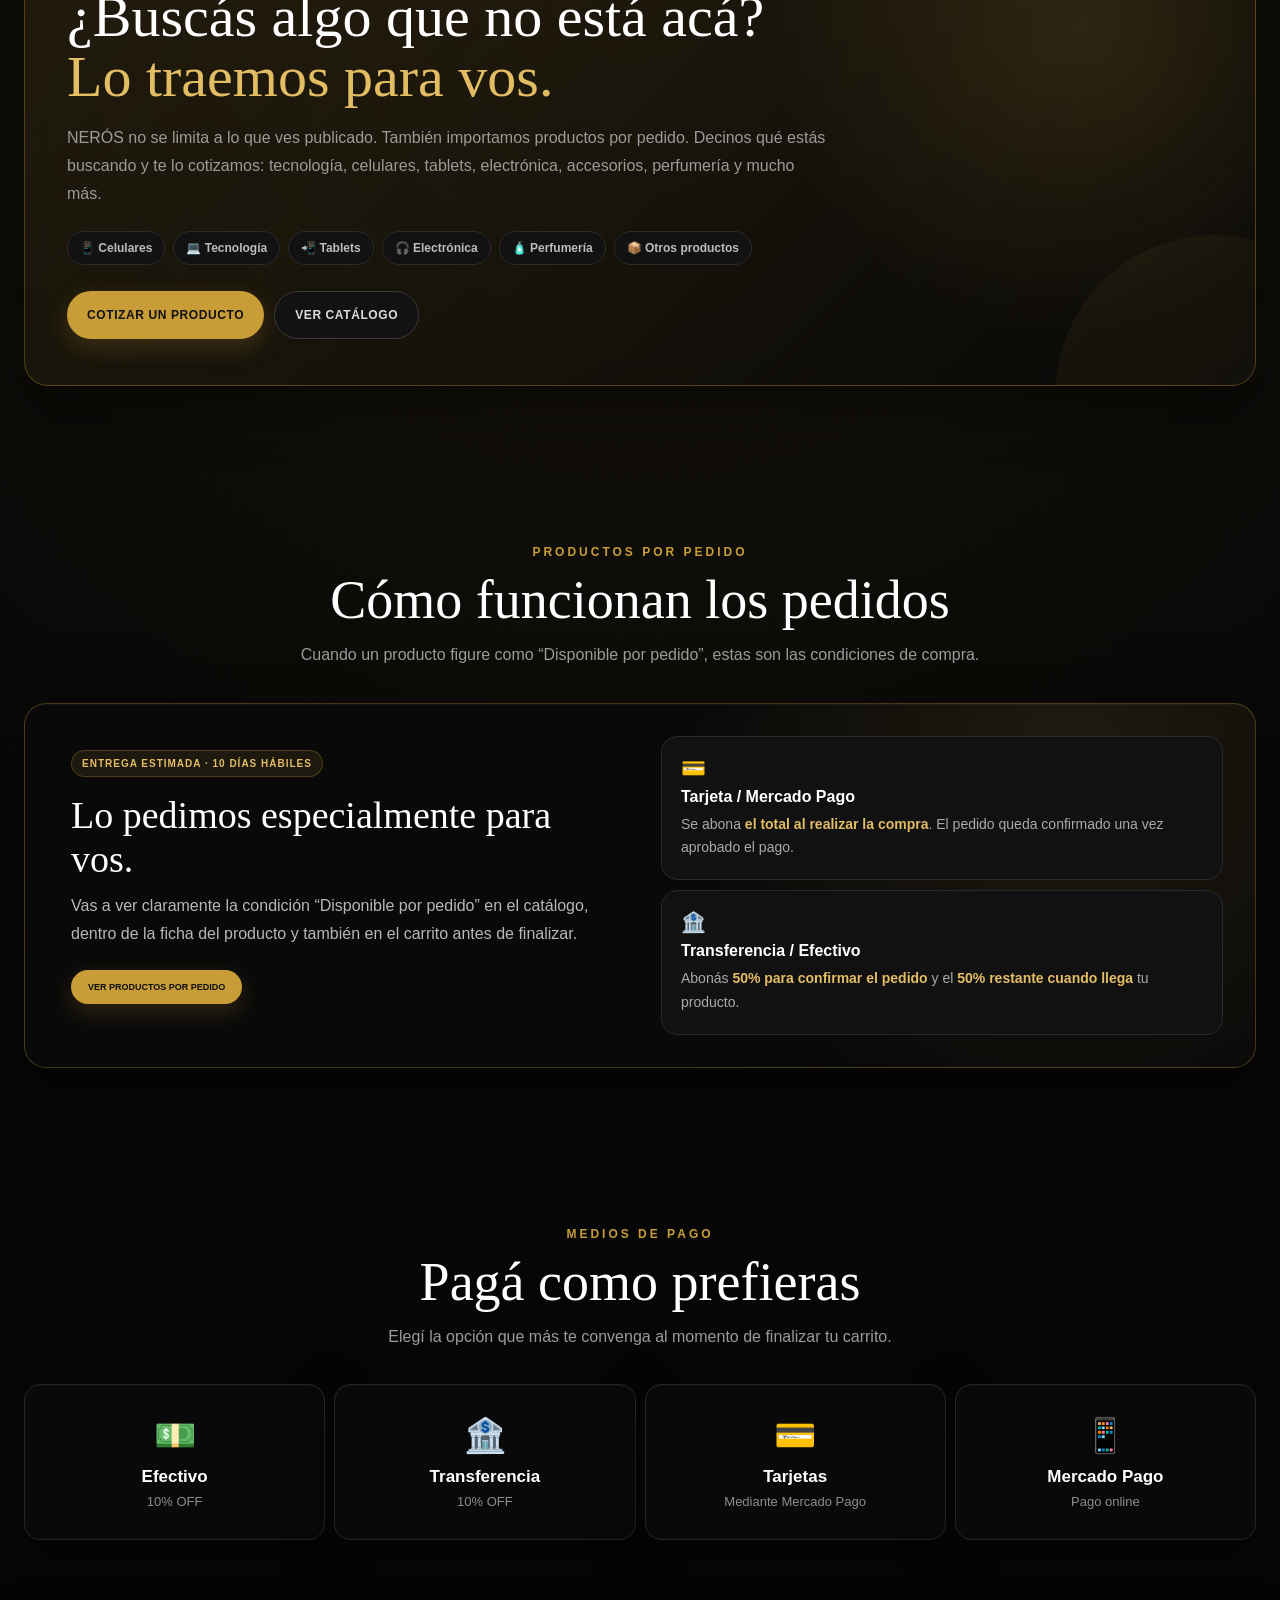
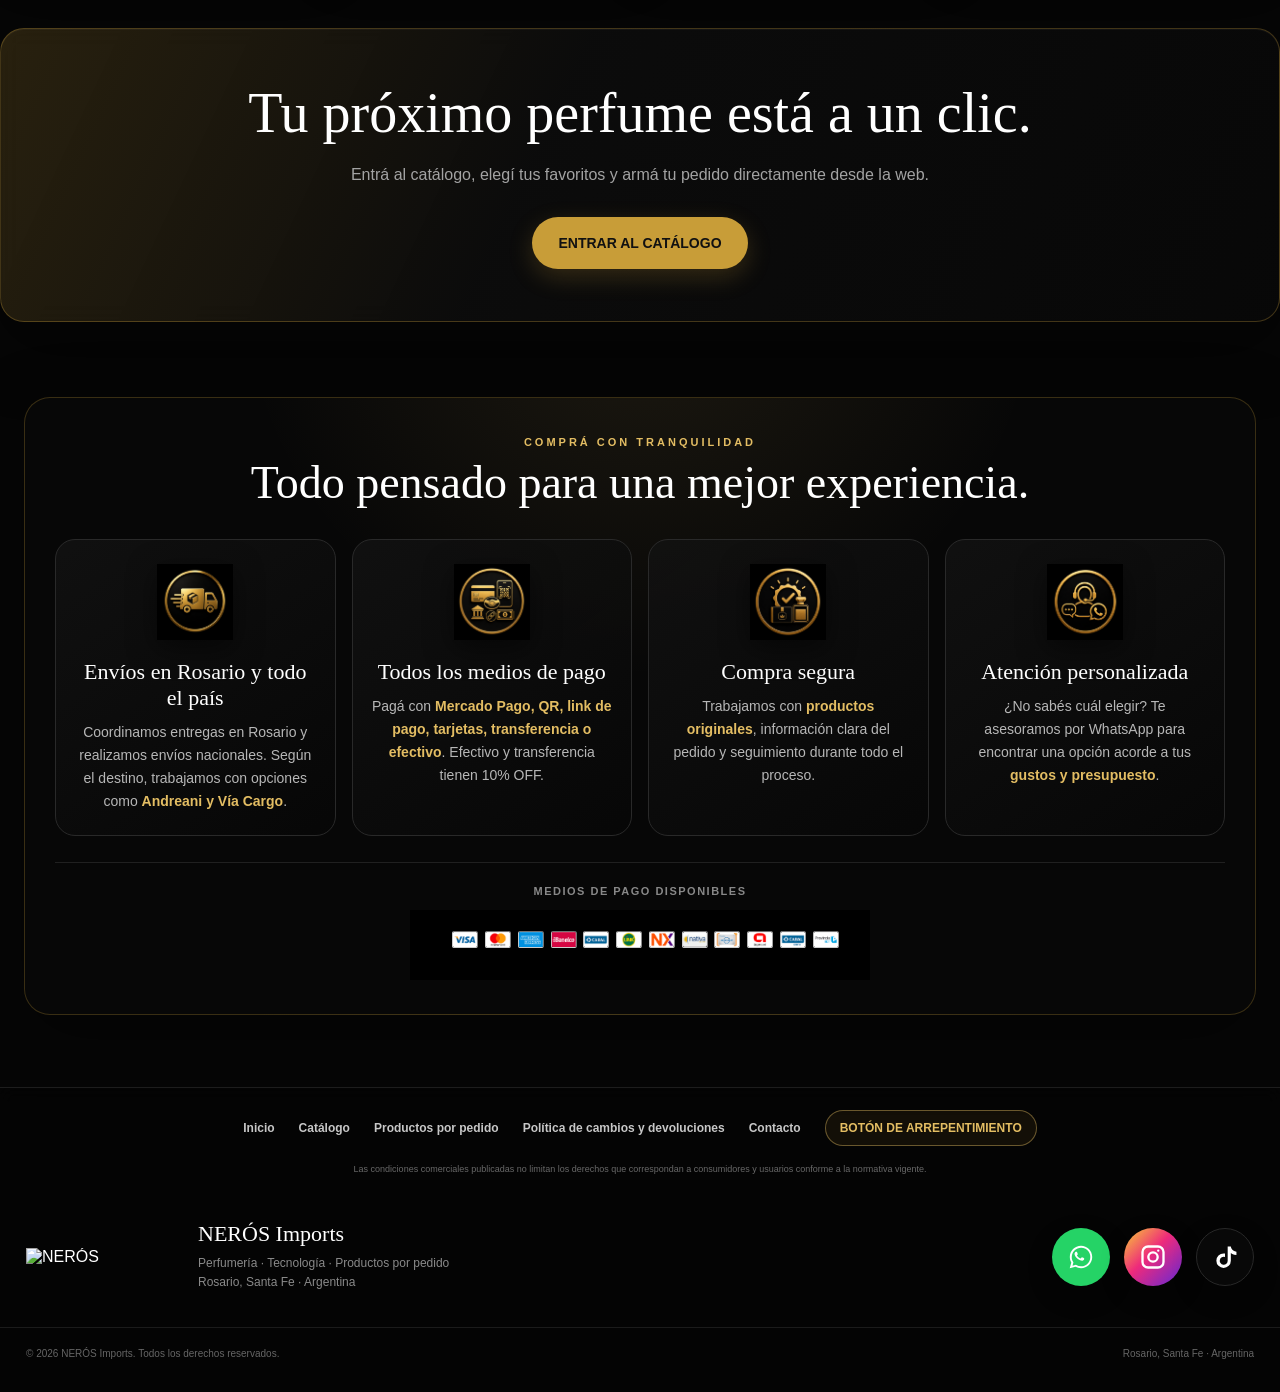
==== commit 72b828e4: "Update index.html" ====
--- a/index.html
+++ b/index.html
@@ -269,10 +269,14 @@
 ===================================================== */
 
 .hero{
-  min-height:calc(100vh - 108px);
+  /* 34px promo + 104px navbar = 138px.
+     svh evita recortes por barras del navegador y clamp limita el alto en monitores bajos. */
+  height:clamp(590px,calc(100svh - 138px),860px);
+  min-height:0;
   position:relative;
   overflow:hidden;
   background:#080808;
+  isolation:isolate;
 }
 
 /* Overlay general para lectura y profundidad */
@@ -379,15 +383,22 @@
 
 .hero-contenido{
   position:relative;
-  z-index:10;
-
-  width:100%;
+  z-index:30;
+
+  width:min(1120px,calc(100% - 32px));
   max-width:1120px;
 
   margin:auto;
-  padding:80px 28px 105px;
+  padding:clamp(38px,7vh,72px) 28px clamp(88px,11vh,112px);
 
   text-align:center;
+
+  /* Mantiene el bloque visible y por encima del carrusel/fondo */
+  display:flex;
+  flex-direction:column;
+  align-items:center;
+  justify-content:center;
+  min-height:100%;
 }
 
 /* halo detrás de TODO el bloque de texto */
@@ -488,13 +499,26 @@
 
 .hero-botones{
   position:relative;
-  z-index:20;
+  z-index:80;
   isolation:isolate;
   display:flex;
   justify-content:center;
+  align-items:center;
 
   gap:12px;
   flex-wrap:wrap;
+
+  /* Placa que separa visualmente los CTA del fondo y del contenido siguiente */
+  width:fit-content;
+  max-width:100%;
+  margin:2px auto 0;
+  padding:10px;
+  border:1px solid rgba(255,255,255,.10);
+  border-radius:999px;
+  background:rgba(4,4,4,.68);
+  -webkit-backdrop-filter:blur(12px);
+  backdrop-filter:blur(12px);
+  box-shadow:0 18px 48px rgba(0,0,0,.52),0 0 28px rgba(200,157,56,.08);
 }
 
 .hero-btn{
@@ -502,17 +526,18 @@
   align-items:center;
   justify-content:center;
 
-  min-height:50px;
-  padding:0 25px;
+  min-height:54px;
+  padding:0 29px;
 
   border-radius:999px;
 
   font-size:11px;
-  font-weight:900;
-  letter-spacing:.8px;
+  font-weight:950;
+  letter-spacing:.9px;
+  white-space:nowrap;
 
   position:relative;
-  z-index:20;
+  z-index:90;
 
   transition:
     transform .25s,
@@ -527,7 +552,7 @@
   background:linear-gradient(135deg,#ffe18a 0%,#e0ac2f 42%,#f6c94f 72%,#fff0aa 100%);
   color:#090909;
   border:1px solid #ffe59a;
-  box-shadow:0 12px 34px rgba(0,0,0,.50),0 0 30px rgba(232,184,62,.42),0 0 8px rgba(255,226,138,.38),inset 0 1px 0 rgba(255,255,255,.55);
+  box-shadow:0 14px 38px rgba(0,0,0,.62),0 0 38px rgba(232,184,62,.56),0 0 12px rgba(255,226,138,.42),inset 0 1px 0 rgba(255,255,255,.62);
   text-shadow:0 1px 0 rgba(255,255,255,.35);
   position:relative;
   overflow:hidden;
@@ -576,12 +601,12 @@
 .hero-dots{
   position:absolute;
 
-  bottom:28px;
+  bottom:18px;
   left:50%;
 
   transform:translateX(-50%);
 
-  z-index:5;
+  z-index:70;
 
   display:flex;
   gap:7px;
@@ -616,36 +641,107 @@
 
 @media(max-width:700px){
 
+  .hero{
+    height:clamp(570px,calc(100svh - 112px),760px);
+    min-height:0;
+  }
+
   .hero-slide{
     background-position:center center;
   }
 
   .hero-contenido{
-    padding:
-      56px 20px 92px;
+    width:calc(100% - 20px);
+    padding:34px 12px 76px;
+    justify-content:center;
   }
 
   .hero-contenido::before{
-    width:96%;
-    height:78%;
+    width:100%;
+    height:86%;
+    background:radial-gradient(ellipse at center,rgba(0,0,0,.72) 0%,rgba(0,0,0,.48) 48%,rgba(0,0,0,0) 80%);
+  }
+
+  .hero-mini{
+    margin-bottom:12px;
+    font-size:9px;
+    letter-spacing:3px;
   }
 
   .hero h1{
-    font-size:46px;
-    letter-spacing:-1.4px;
+    font-size:clamp(35px,11vw,48px);
+    line-height:1;
+    letter-spacing:-1.2px;
+    margin-bottom:17px;
   }
 
   .hero p{
-    max-width:94%;
-    font-size:15px;
-    line-height:1.55;
+    max-width:96%;
+    font-size:13px;
+    line-height:1.48;
     padding:8px 10px;
+    margin-bottom:20px;
+  }
+
+  .hero-botones{
+    width:min(100%,390px);
+    padding:8px;
+    gap:8px;
+    border-radius:22px;
   }
 
   .hero-btn{
     width:100%;
-  }
-
+    min-height:48px;
+    padding:0 16px;
+    font-size:10px;
+  }
+
+  .hero-dots{
+    bottom:13px;
+  }
+
+}
+
+
+/* Monitores de poca altura (ej. 1366x768 / 19 pulgadas) */
+@media (min-width:701px) and (max-height:820px){
+  .hero{
+    height:calc(100svh - 138px);
+    min-height:540px;
+  }
+
+  .hero-contenido{
+    padding:28px 28px 72px;
+  }
+
+  .hero-mini{
+    margin-bottom:10px;
+    font-size:9px;
+  }
+
+  .hero h1{
+    font-size:clamp(42px,5.2vw,64px);
+    line-height:.98;
+    margin-bottom:16px;
+  }
+
+  .hero p{
+    max-width:650px;
+    font-size:14px;
+    line-height:1.48;
+    margin-bottom:18px;
+    padding:7px 12px;
+  }
+
+  .hero-btn{
+    min-height:48px;
+    padding:0 22px;
+  }
+
+  .hero-botones{
+    padding:8px;
+  }
 }
 
 /* =====================================================
@@ -1732,29 +1828,8 @@
     height:36px;
   }
 
-  .hero{
-    min-height:
-      calc(100vh - 112px);
-  }
-
-  .hero-contenido{
-    padding:
-      56px 20px 92px;
-    text-align:center;
-  }
-
-  .hero h1{
-    font-size:46px;
-    letter-spacing:-1.4px;
-  }
-
-  .hero p{
-    font-size:13px;
-  }
-
-  .hero-btn{
-    width:100%;
-  }
+  /* Hero ya se adapta en el bloque HERO MOBILE de arriba.
+     Evitamos pisar sus alturas/paddings acá. */
 
   .seccion{
     padding:55px 12px;
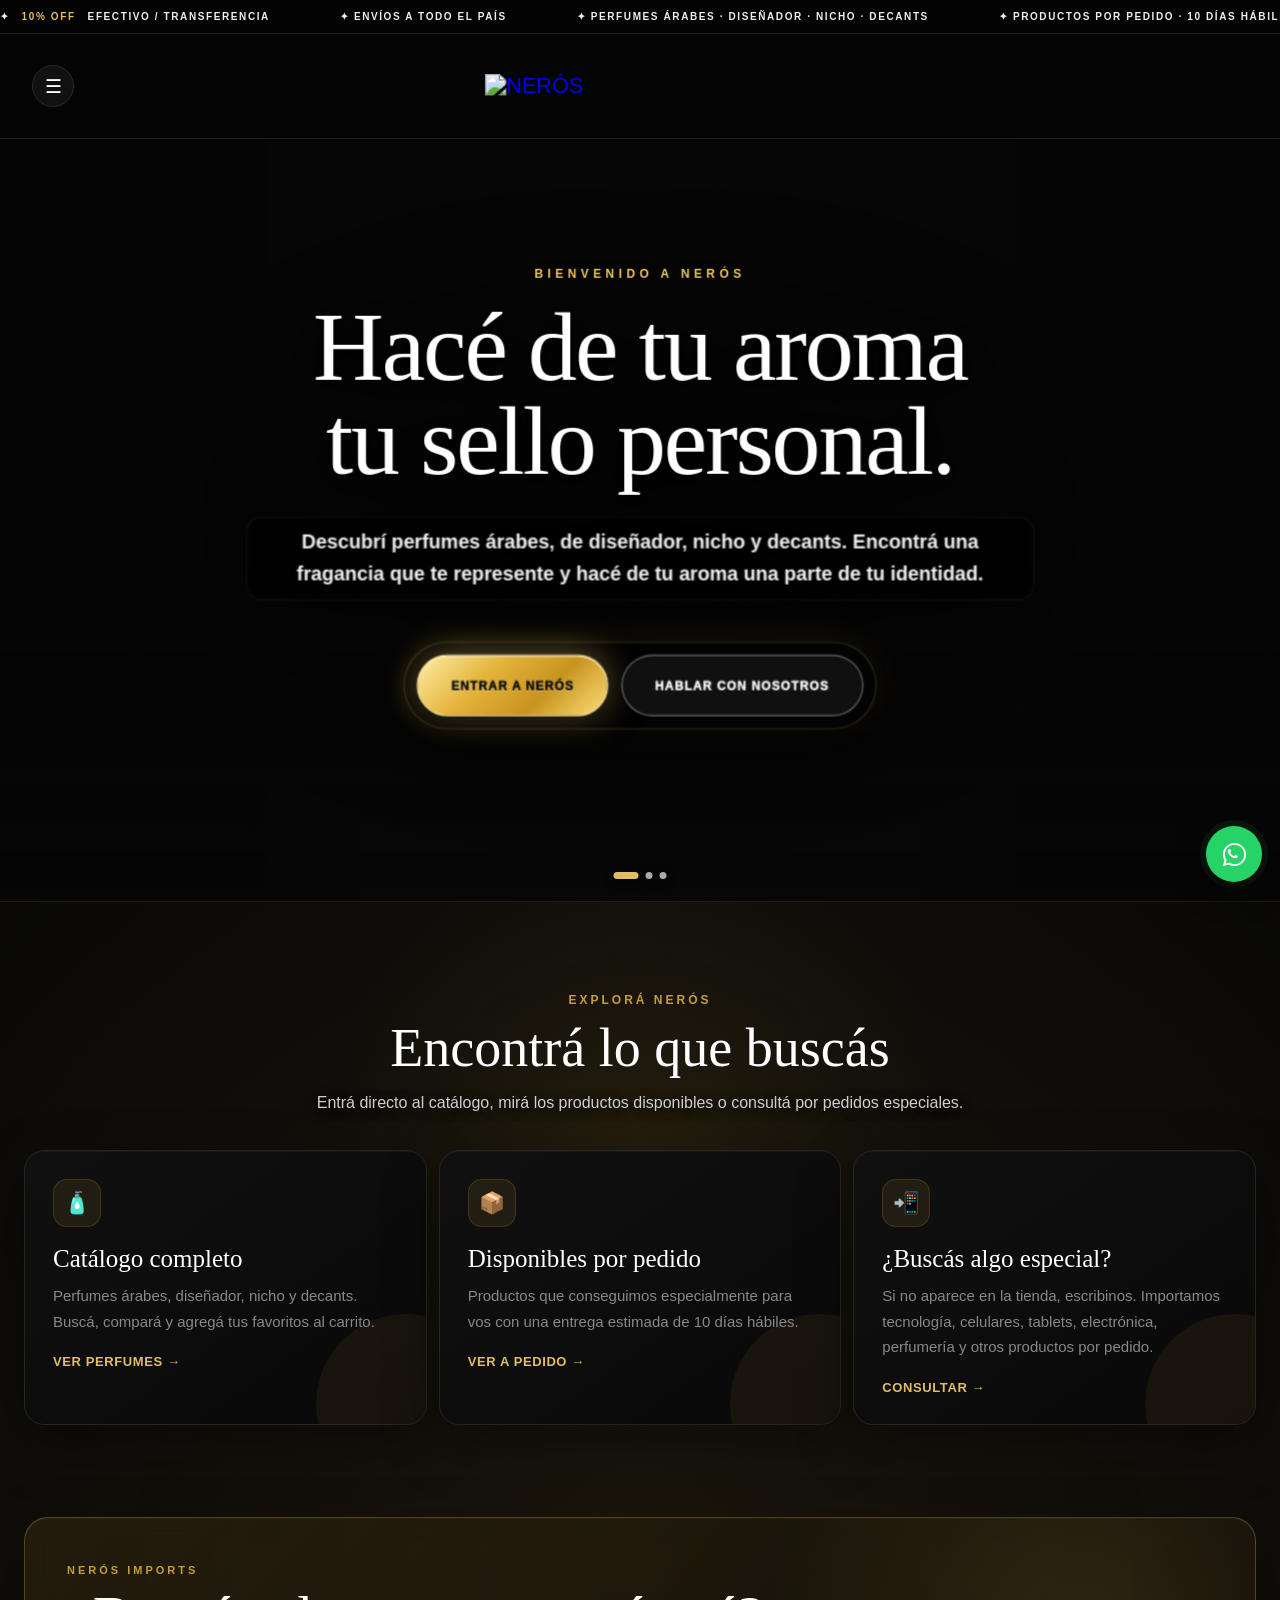
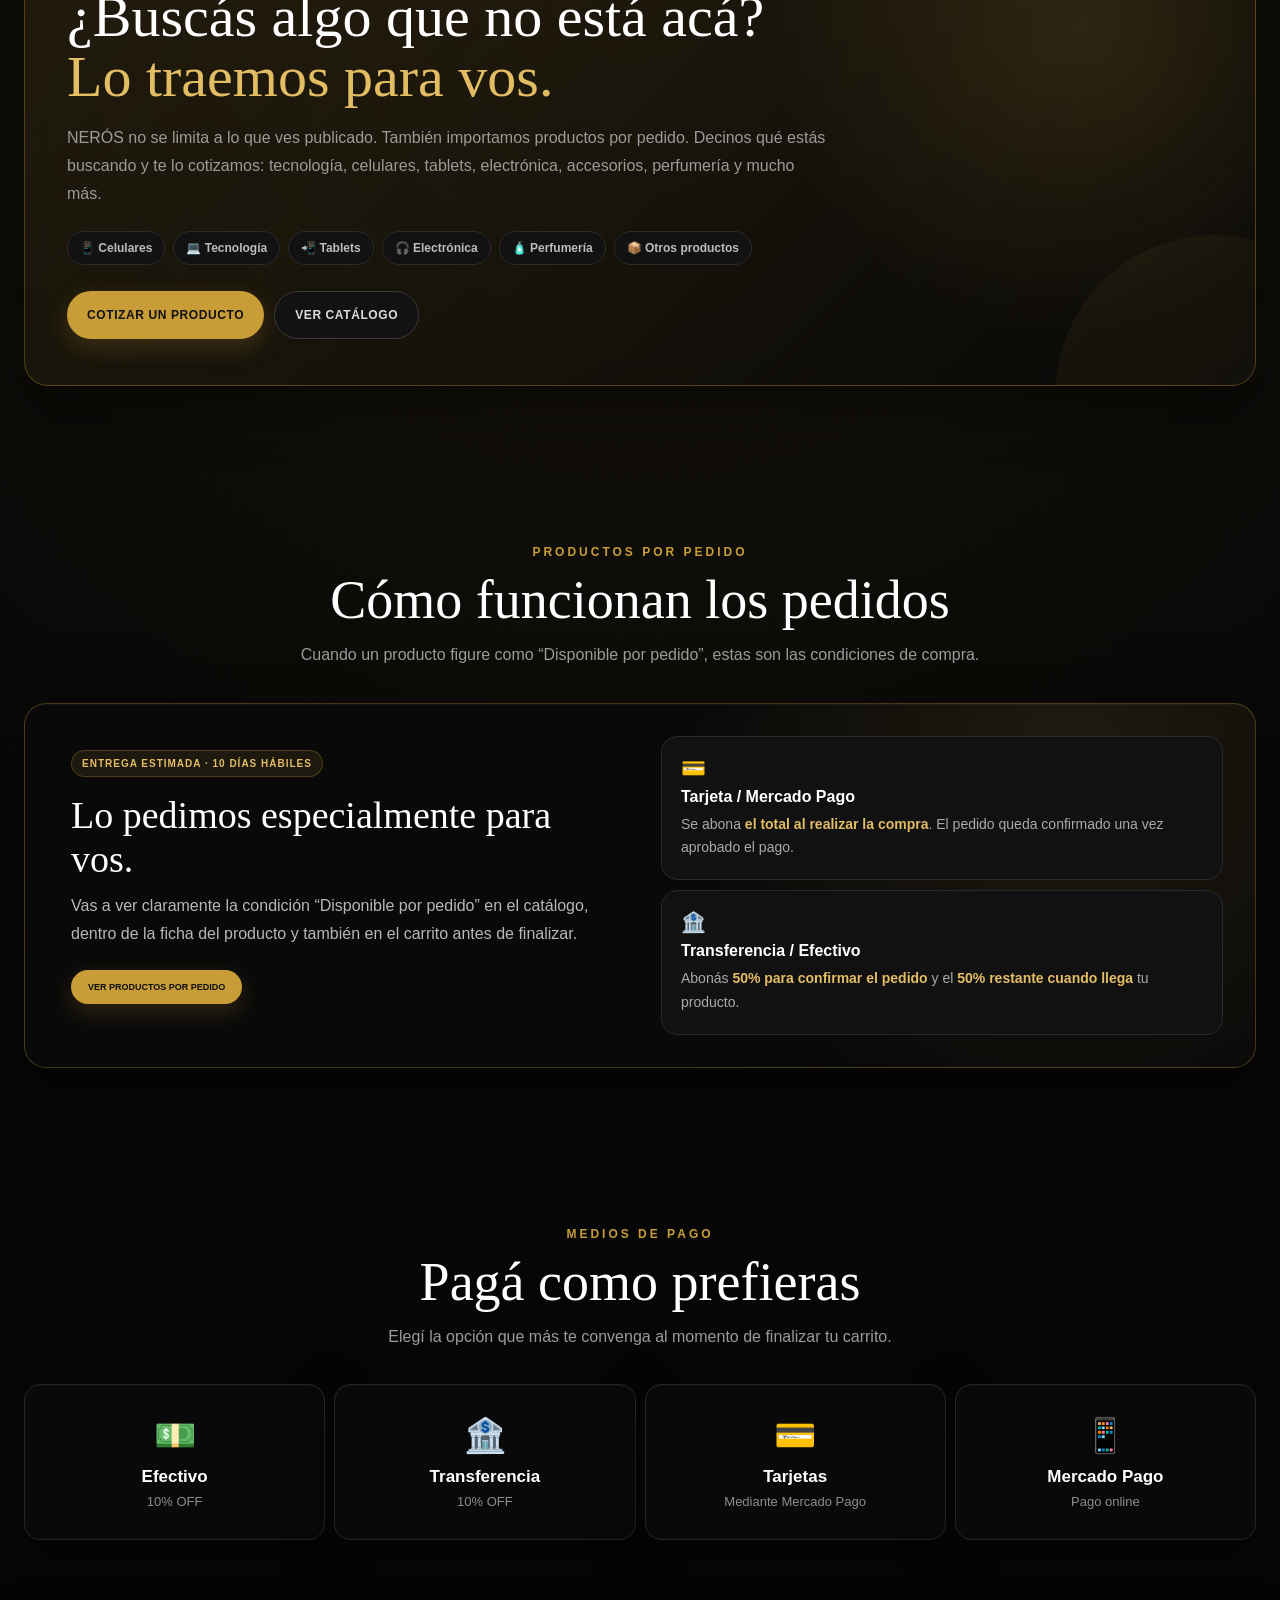
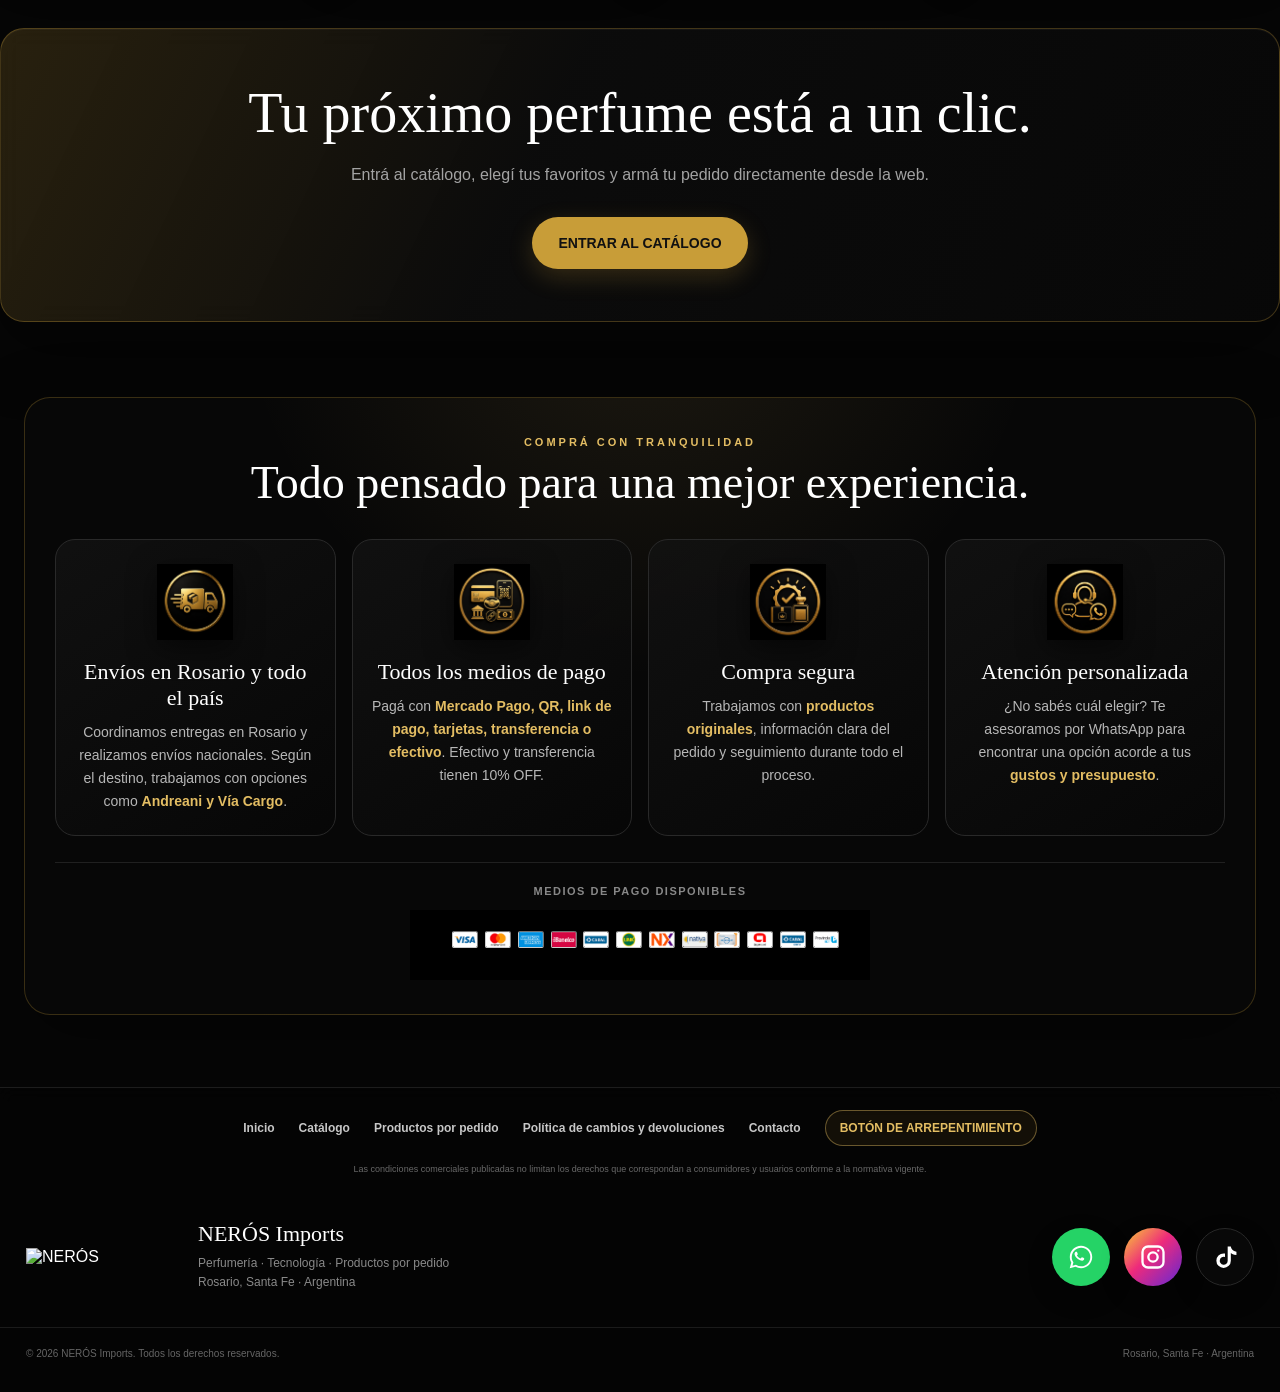
==== commit 8f3685e5: "Update index.html" ====
--- a/index.html
+++ b/index.html
@@ -1983,6 +1983,184 @@
 @media(prefers-reduced-motion:reduce){
   .explora-fondo-general{animation:none;}
 }
+
+
+/* =====================================================
+HERO FINAL — CONTRASTE, BOTONES Y RESPONSIVE
+===================================================== */
+.hero{
+  height:auto;
+  min-height:clamp(600px,calc(100svh - 138px),820px);
+  position:relative;
+  overflow:hidden;
+  background:#080808;
+  isolation:isolate;
+}
+
+.hero::after{
+  background:linear-gradient(180deg,rgba(0,0,0,.02) 0%,rgba(0,0,0,.08) 55%,rgba(8,8,8,.72) 100%);
+  z-index:2;
+}
+
+.hero-slide{
+  z-index:1;
+  min-height:100%;
+}
+
+.hero-slide.activo{z-index:3;}
+
+.hero-slide:nth-child(1){
+  background-image:linear-gradient(90deg,rgba(0,0,0,.20),rgba(0,0,0,.08),rgba(0,0,0,.20)),url("fondo-tusello.png.png");
+}
+.hero-slide:nth-child(2){
+  background-image:linear-gradient(90deg,rgba(0,0,0,.22),rgba(0,0,0,.10),rgba(0,0,0,.22)),url("fondo-descuento.png.png");
+}
+.hero-slide:nth-child(3){
+  background-image:linear-gradient(90deg,rgba(0,0,0,.24),rgba(0,0,0,.12),rgba(0,0,0,.24)),url("fondo-imports.png.png");
+}
+
+.hero-contenido{
+  z-index:20;
+  width:min(1080px,calc(100% - 36px));
+  min-height:clamp(600px,calc(100svh - 138px),820px);
+  padding:56px 24px 96px;
+}
+
+.hero-contenido::before{
+  width:min(980px,96%);
+  height:82%;
+  background:radial-gradient(ellipse at center,rgba(0,0,0,.50) 0%,rgba(0,0,0,.28) 45%,rgba(0,0,0,0) 76%);
+  filter:blur(4px);
+}
+
+.hero-mini{
+  color:#f1c75f;
+  text-shadow:0 2px 10px #000,0 0 22px rgba(0,0,0,.95);
+}
+
+.hero h1{
+  color:#fff;
+  text-shadow:0 5px 28px #000,0 2px 8px #000,0 0 2px rgba(255,255,255,.15);
+}
+
+.hero p{
+  color:#f5f5f5;
+  background:rgba(0,0,0,.42);
+  border:1px solid rgba(255,255,255,.08);
+  box-shadow:0 10px 30px rgba(0,0,0,.22);
+  backdrop-filter:blur(5px);
+  -webkit-backdrop-filter:blur(5px);
+}
+
+.hero-botones{
+  z-index:60;
+  margin-top:4px;
+  padding:11px;
+  background:rgba(5,5,5,.82);
+  border:1px solid rgba(227,189,99,.24);
+  box-shadow:0 18px 50px rgba(0,0,0,.58),0 0 36px rgba(200,157,56,.14);
+}
+
+.hero-btn{
+  z-index:70;
+  min-height:56px;
+  padding:0 30px;
+  font-size:11px;
+  letter-spacing:1px;
+}
+
+.hero-btn.principal{
+  background:linear-gradient(135deg,#fff0a8 0%,#e6b63d 35%,#c99520 66%,#ffe27d 100%);
+  border:1px solid #ffe699;
+  color:#070707;
+  box-shadow:0 10px 28px rgba(0,0,0,.55),0 0 32px rgba(227,189,99,.52),inset 0 1px 0 rgba(255,255,255,.65);
+}
+
+.hero-btn.secundario{
+  background:#101010;
+  border:1px solid rgba(255,255,255,.42);
+  color:#fff;
+  box-shadow:0 8px 24px rgba(0,0,0,.38);
+}
+
+.hero-dots{z-index:80;bottom:22px;}
+.hero-dot{background:#aaa;box-shadow:0 2px 8px #000;}
+.hero-dot.activo{background:#e3bd63;}
+
+/* El bloque siguiente arranca limpio y nunca invade el hero */
+.explora-fondo-general{
+  position:relative;
+  z-index:5;
+}
+
+@media (min-width:701px) and (max-height:820px){
+  .hero{min-height:560px;height:auto;}
+  .hero-contenido{
+    min-height:560px;
+    padding:34px 24px 74px;
+  }
+  .hero h1{
+    font-size:clamp(40px,5vw,62px);
+    margin-bottom:15px;
+  }
+  .hero p{
+    font-size:14px;
+    line-height:1.45;
+    margin-bottom:16px;
+  }
+  .hero-btn{min-height:48px;padding:0 22px;}
+  .hero-dots{bottom:14px;}
+}
+
+@media(max-width:700px){
+  .hero{
+    min-height:620px;
+    height:auto;
+  }
+  .hero-slide{
+    background-position:center center;
+  }
+  .hero-contenido{
+    min-height:620px;
+    width:calc(100% - 18px);
+    padding:34px 10px 78px;
+  }
+  .hero-contenido::before{
+    width:110%;
+    height:92%;
+    background:radial-gradient(ellipse at center,rgba(0,0,0,.68) 0%,rgba(0,0,0,.42) 52%,rgba(0,0,0,0) 82%);
+  }
+  .hero h1{
+    font-size:clamp(34px,10.5vw,47px);
+    line-height:1.02;
+    margin-bottom:16px;
+  }
+  .hero p{
+    max-width:100%;
+    font-size:13px;
+    line-height:1.48;
+    margin-bottom:18px;
+    padding:9px 11px;
+  }
+  .hero-botones{
+    width:min(100%,370px);
+    border-radius:20px;
+    padding:8px;
+  }
+  .hero-btn{
+    width:100%;
+    min-height:49px;
+    font-size:10px;
+  }
+  .hero-dots{bottom:14px;}
+}
+
+@media(max-width:390px){
+  .hero,.hero-contenido{min-height:600px;}
+  .hero-contenido{padding-top:28px;padding-bottom:70px;}
+  .hero h1{font-size:34px;}
+  .hero p{font-size:12px;}
+}
 </style>
 </head>
 
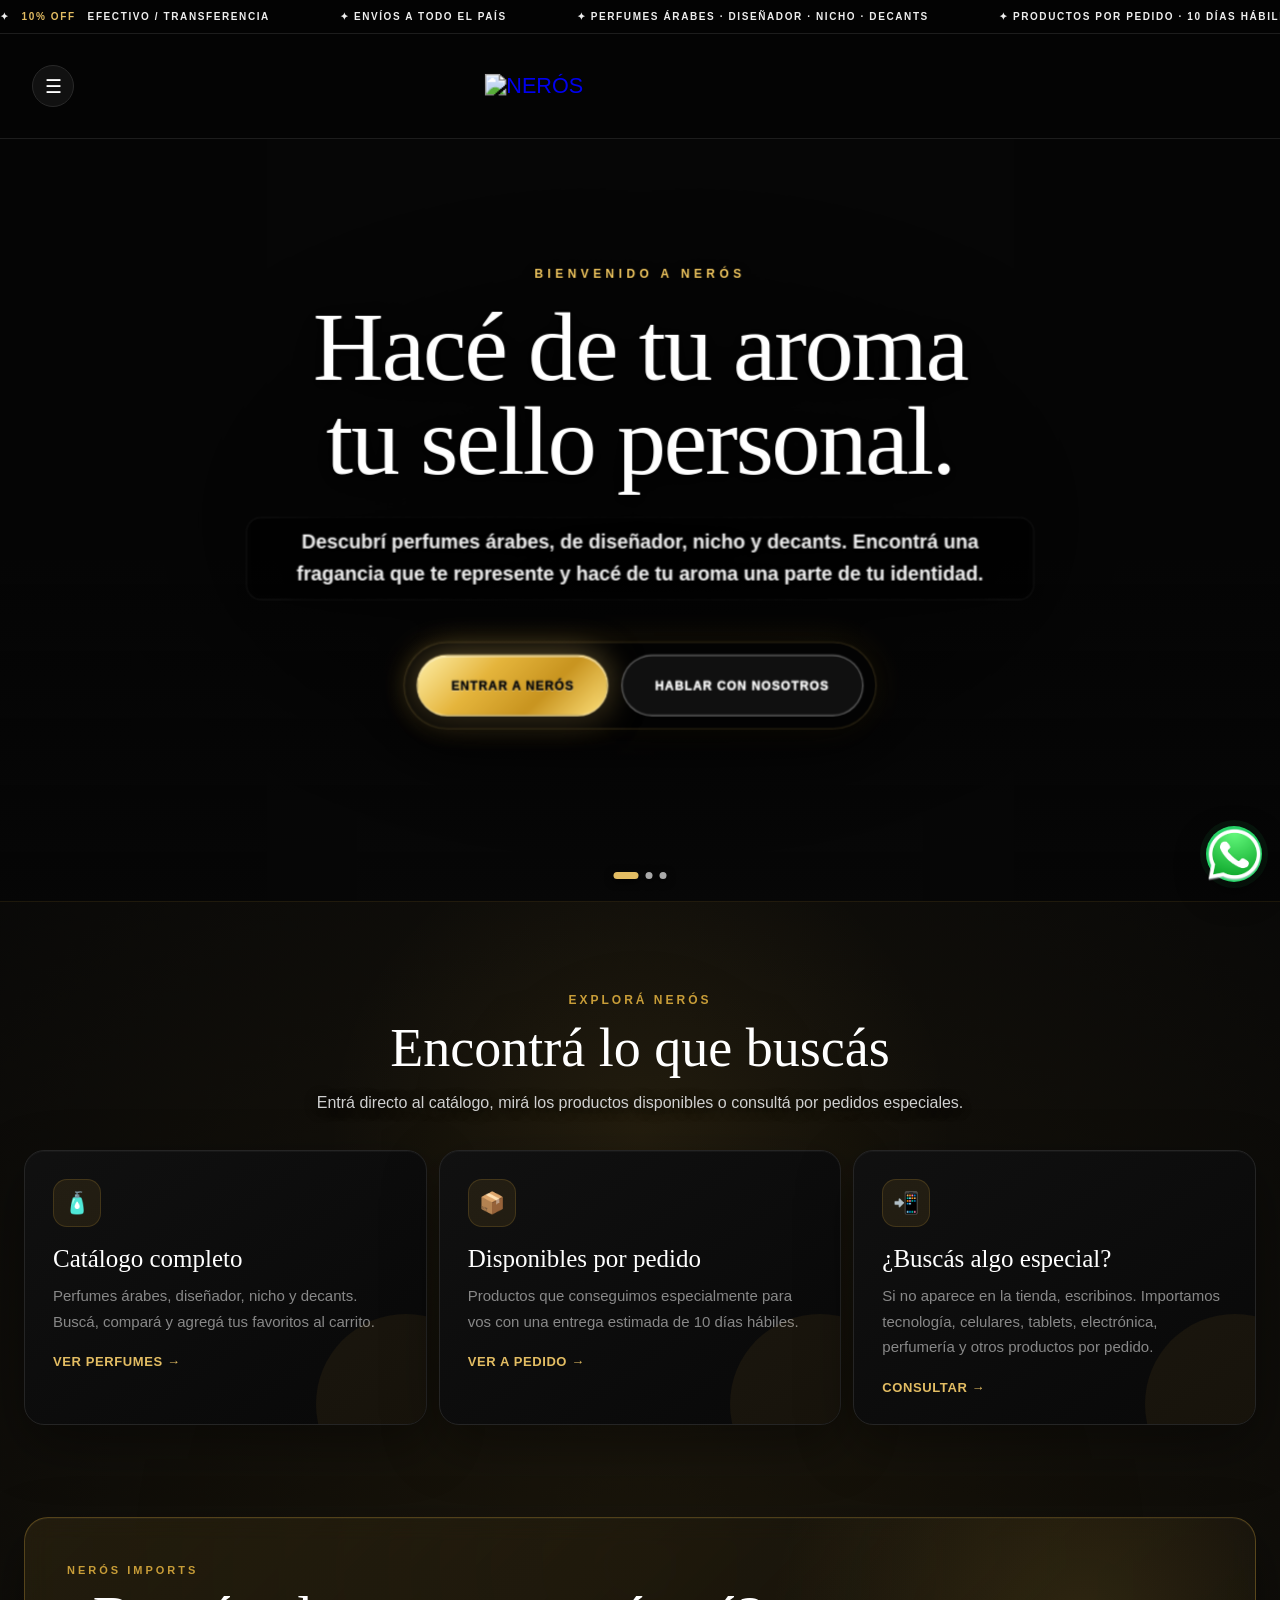
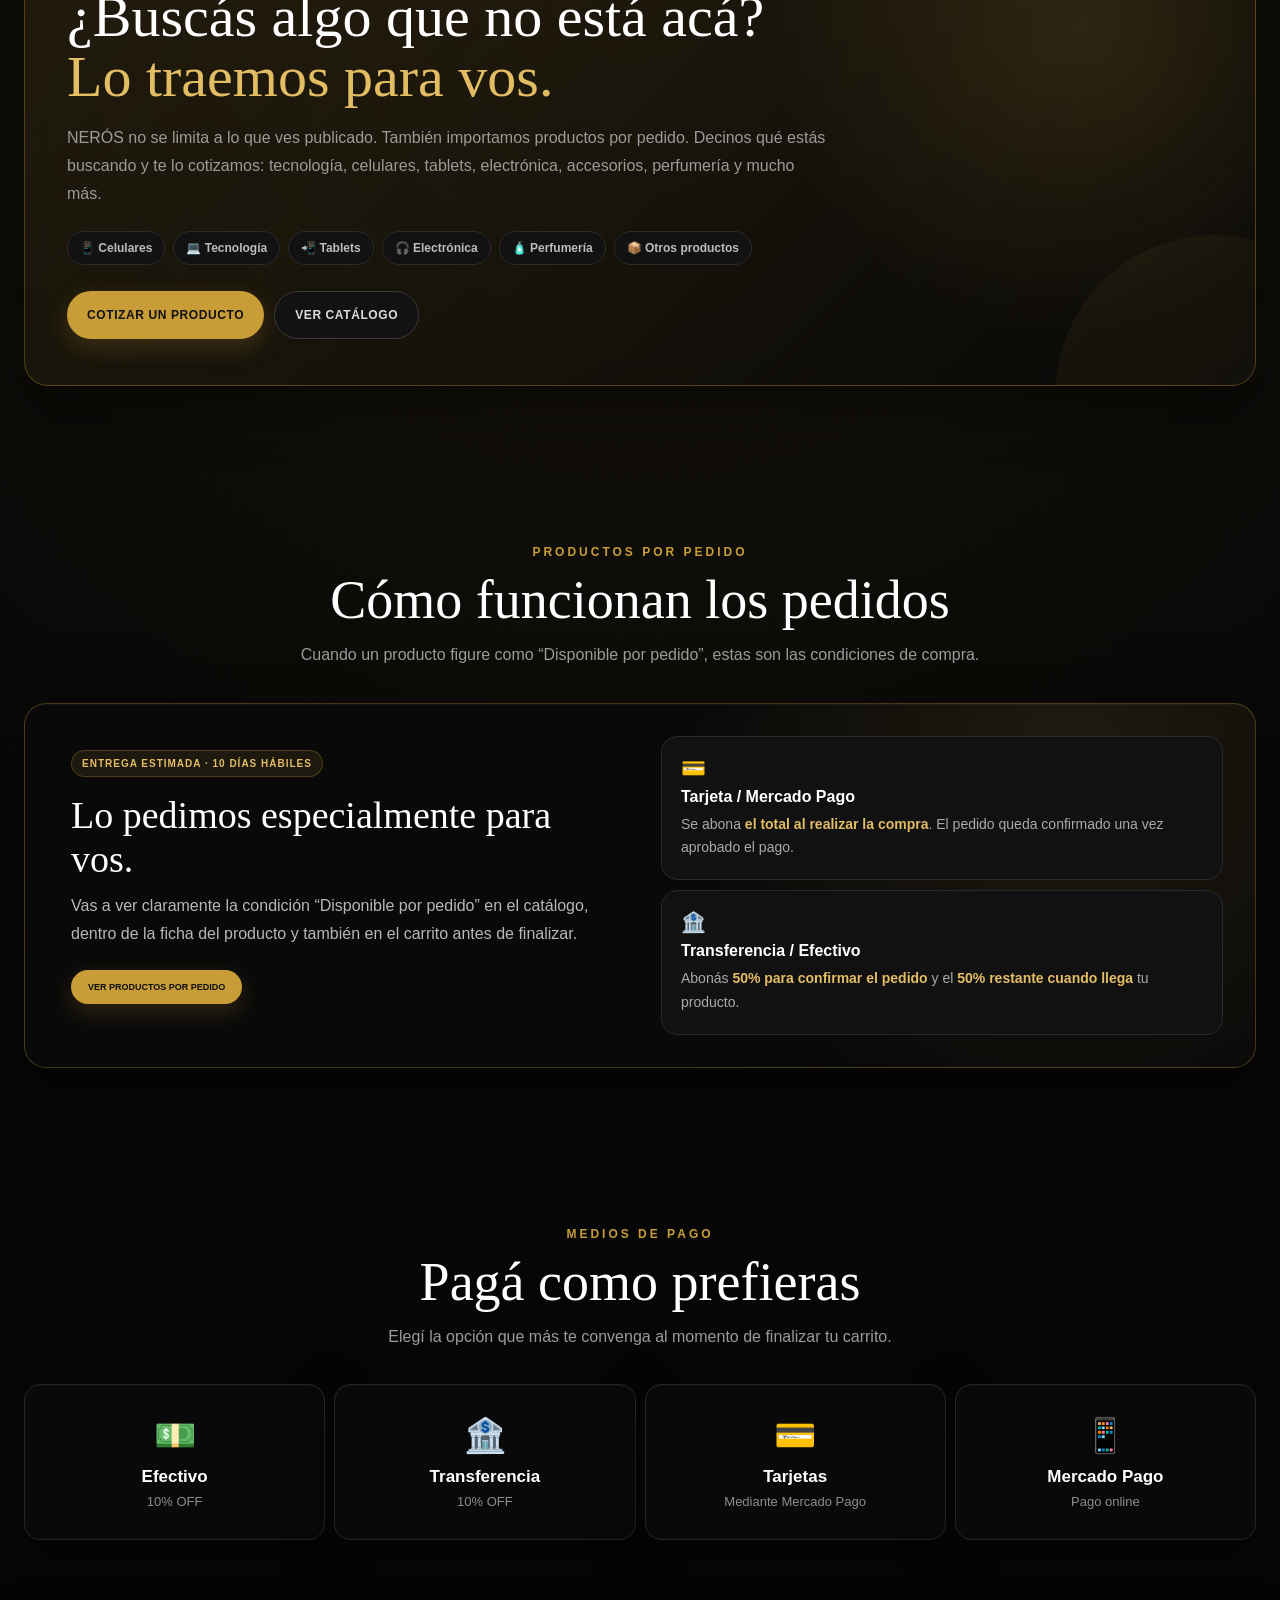
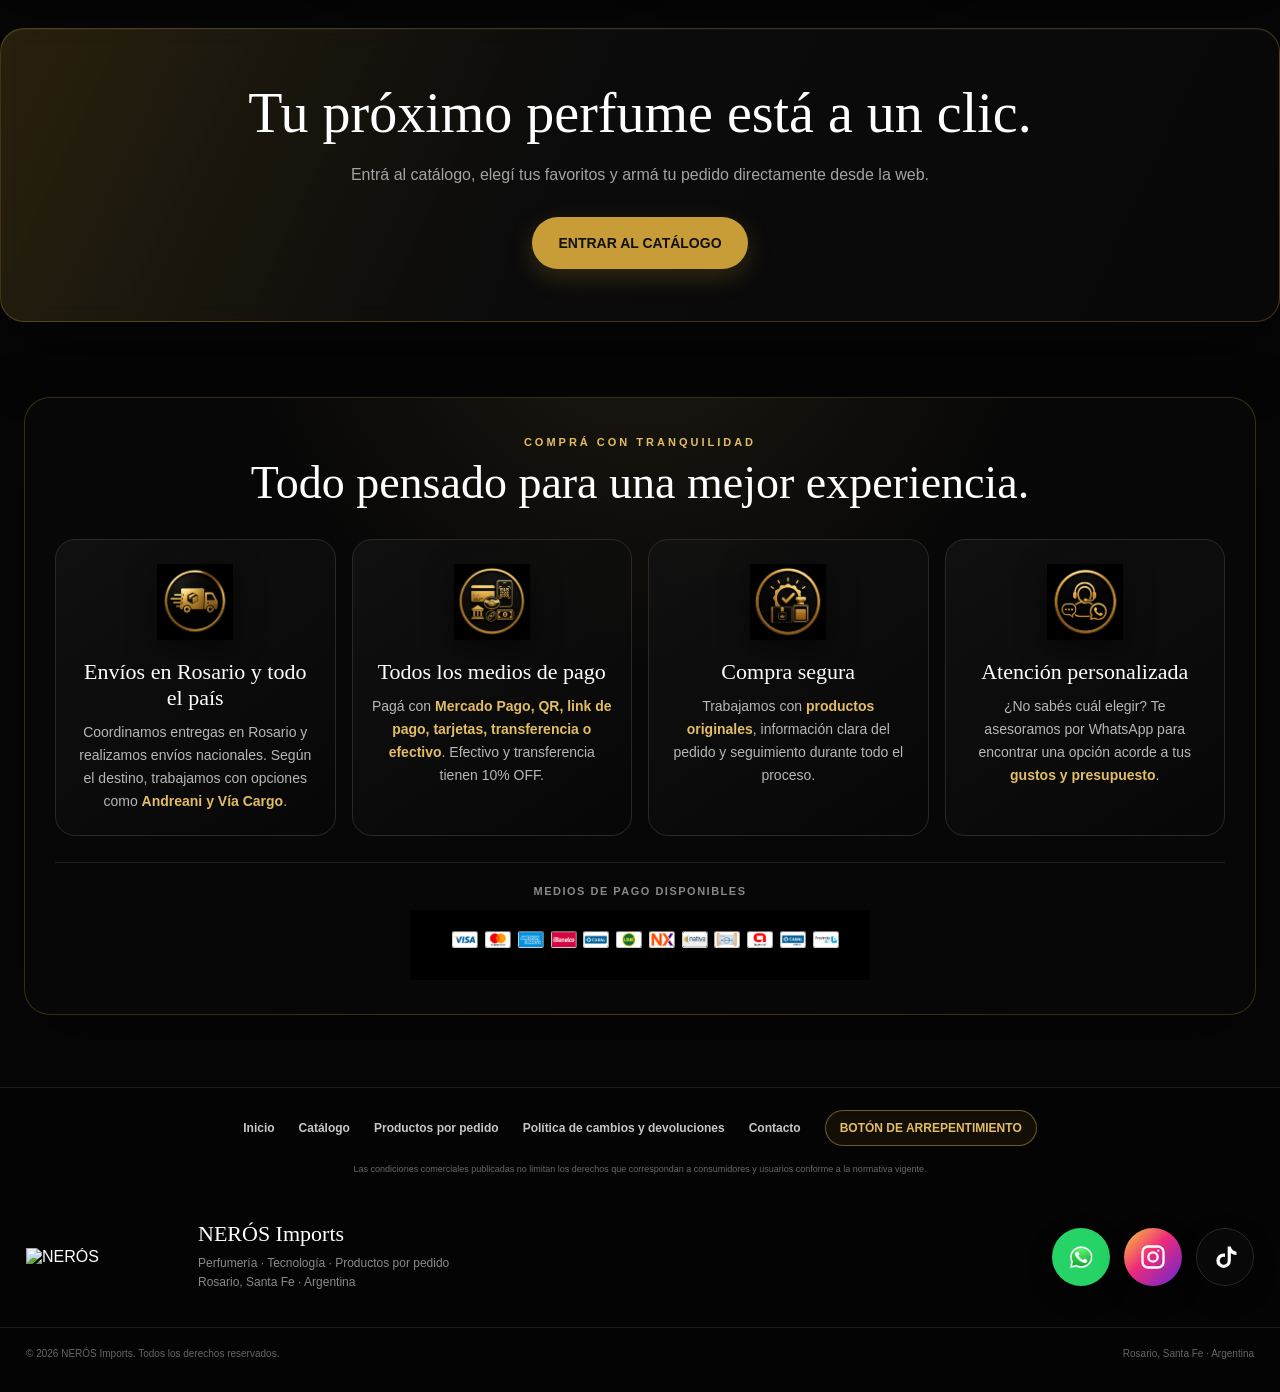
==== commit c526c278: "Update index.html" ====
--- a/index.html
+++ b/index.html
@@ -1730,7 +1730,7 @@
   transform:translateY(-3px) scale(1.05);
   box-shadow:0 16px 36px rgba(0,0,0,.50),0 0 0 8px rgba(37,211,102,.10);
 }
-.floating-wa svg{width:29px;height:29px;fill:#fff}
+.floating-wa img{width:100%;height:100%;object-fit:contain;display:block}
 
 /* =====================================================
 FOOTER
@@ -3043,10 +3043,7 @@
 ===================================================== -->
 
 <a class="floating-wa" href="https://wa.me/5493417830300" target="_blank" aria-label="WhatsApp NERÓS" title="WhatsApp">
-  <svg viewBox="0 0 32 32" aria-hidden="true">
-    <path d="M19.11 17.24c-.27-.14-1.61-.79-1.86-.88-.25-.09-.43-.14-.61.14-.18.27-.7.88-.86 1.06-.16.18-.32.2-.59.07-.27-.14-1.15-.42-2.19-1.35-.81-.72-1.36-1.61-1.52-1.88-.16-.27-.02-.42.12-.56.12-.12.27-.32.41-.48.14-.16.18-.27.27-.45.09-.18.05-.34-.02-.48-.07-.14-.61-1.47-.84-2.01-.22-.53-.45-.46-.61-.47h-.52c-.18 0-.48.07-.73.34-.25.27-.95.93-.95 2.27s.98 2.63 1.11 2.81c.14.18 1.92 2.93 4.65 4.11.65.28 1.16.45 1.55.58.65.21 1.25.18 1.72.11.52-.08 1.61-.66 1.84-1.29.23-.63.23-1.18.16-1.29-.07-.11-.25-.18-.52-.32z"/>
-    <path d="M16.02 3.2c-7.06 0-12.8 5.74-12.8 12.8 0 2.25.59 4.45 1.7 6.39L3.1 28.8l6.57-1.72a12.77 12.77 0 0 0 6.35 1.71h.01c7.05 0 12.79-5.74 12.79-12.8S23.08 3.2 16.02 3.2zm0 23.43h-.01a10.6 10.6 0 0 1-5.4-1.48l-.39-.23-3.9 1.02 1.04-3.8-.25-.39a10.62 10.62 0 1 1 8.91 4.88z"/>
-  </svg>
+  <img src="wsplogo.png" alt="WhatsApp">
 </a>
 
 <!-- =====================================================
@@ -3080,10 +3077,7 @@
 
     <div class="footer-social">
       <a class="social-btn whatsapp" href="https://wa.me/5493417830300" target="_blank" aria-label="WhatsApp" title="WhatsApp">
-        <svg viewBox="0 0 32 32" aria-hidden="true">
-          <path d="M19.11 17.24c-.27-.14-1.61-.79-1.86-.88-.25-.09-.43-.14-.61.14-.18.27-.7.88-.86 1.06-.16.18-.32.2-.59.07-.27-.14-1.15-.42-2.19-1.35-.81-.72-1.36-1.61-1.52-1.88-.16-.27-.02-.42.12-.56.12-.12.27-.32.41-.48.14-.16.18-.27.27-.45.09-.18.05-.34-.02-.48-.07-.14-.61-1.47-.84-2.01-.22-.53-.45-.46-.61-.47h-.52c-.18 0-.48.07-.73.34-.25.27-.95.93-.95 2.27s.98 2.63 1.11 2.81c.14.18 1.92 2.93 4.65 4.11.65.28 1.16.45 1.55.58.65.21 1.25.18 1.72.11.52-.08 1.61-.66 1.84-1.29.23-.63.23-1.18.16-1.29-.07-.11-.25-.18-.52-.32z"/>
-          <path d="M16.02 3.2c-7.06 0-12.8 5.74-12.8 12.8 0 2.25.59 4.45 1.7 6.39L3.1 28.8l6.57-1.72a12.77 12.77 0 0 0 6.35 1.71h.01c7.05 0 12.79-5.74 12.79-12.8S23.08 3.2 16.02 3.2zm0 23.43h-.01a10.6 10.6 0 0 1-5.4-1.48l-.39-.23-3.9 1.02 1.04-3.8-.25-.39a10.62 10.62 0 1 1 8.91 4.88z"/>
-        </svg>
+        <img src="wsplogo.png" alt="WhatsApp" style="width:24px;height:24px;object-fit:contain;display:block;">
       </a>
 
       <a class="social-btn instagram" href="https://instagram.com/neros.ok" target="_blank" aria-label="Instagram" title="Instagram">
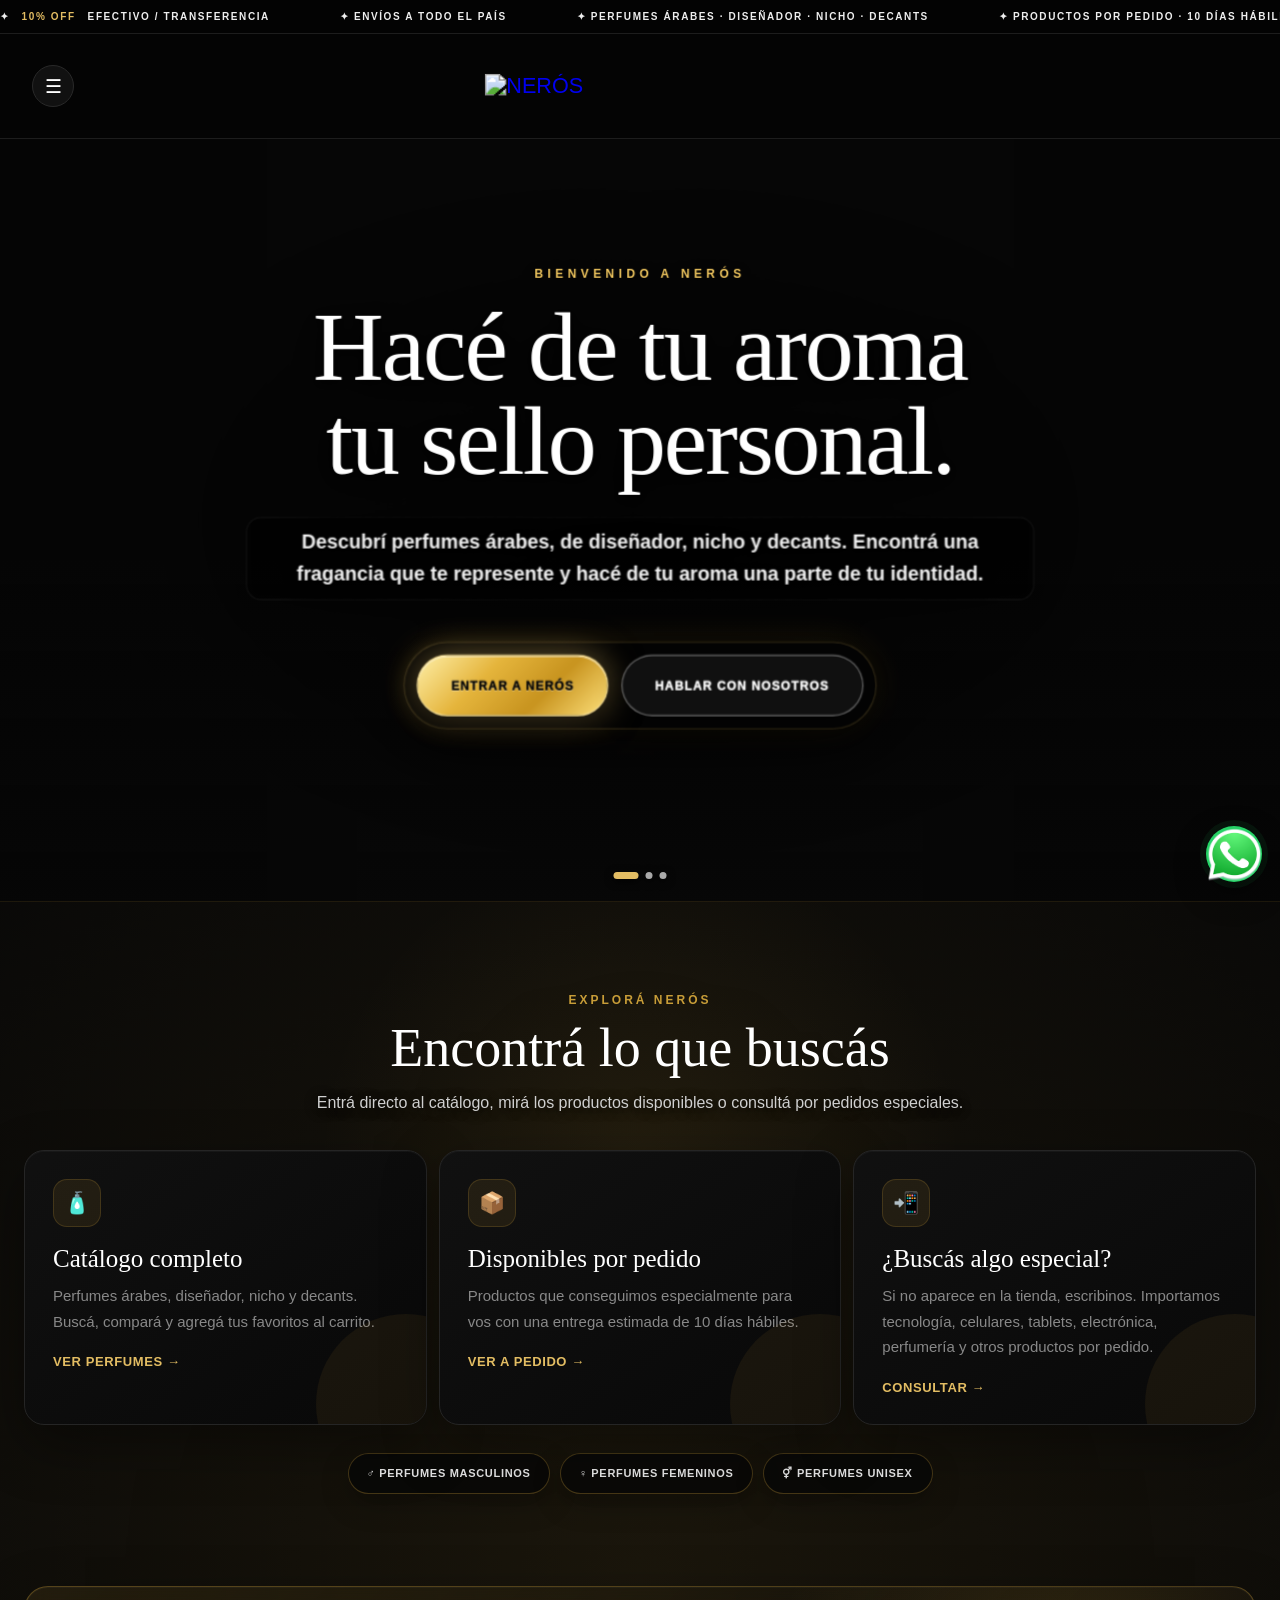
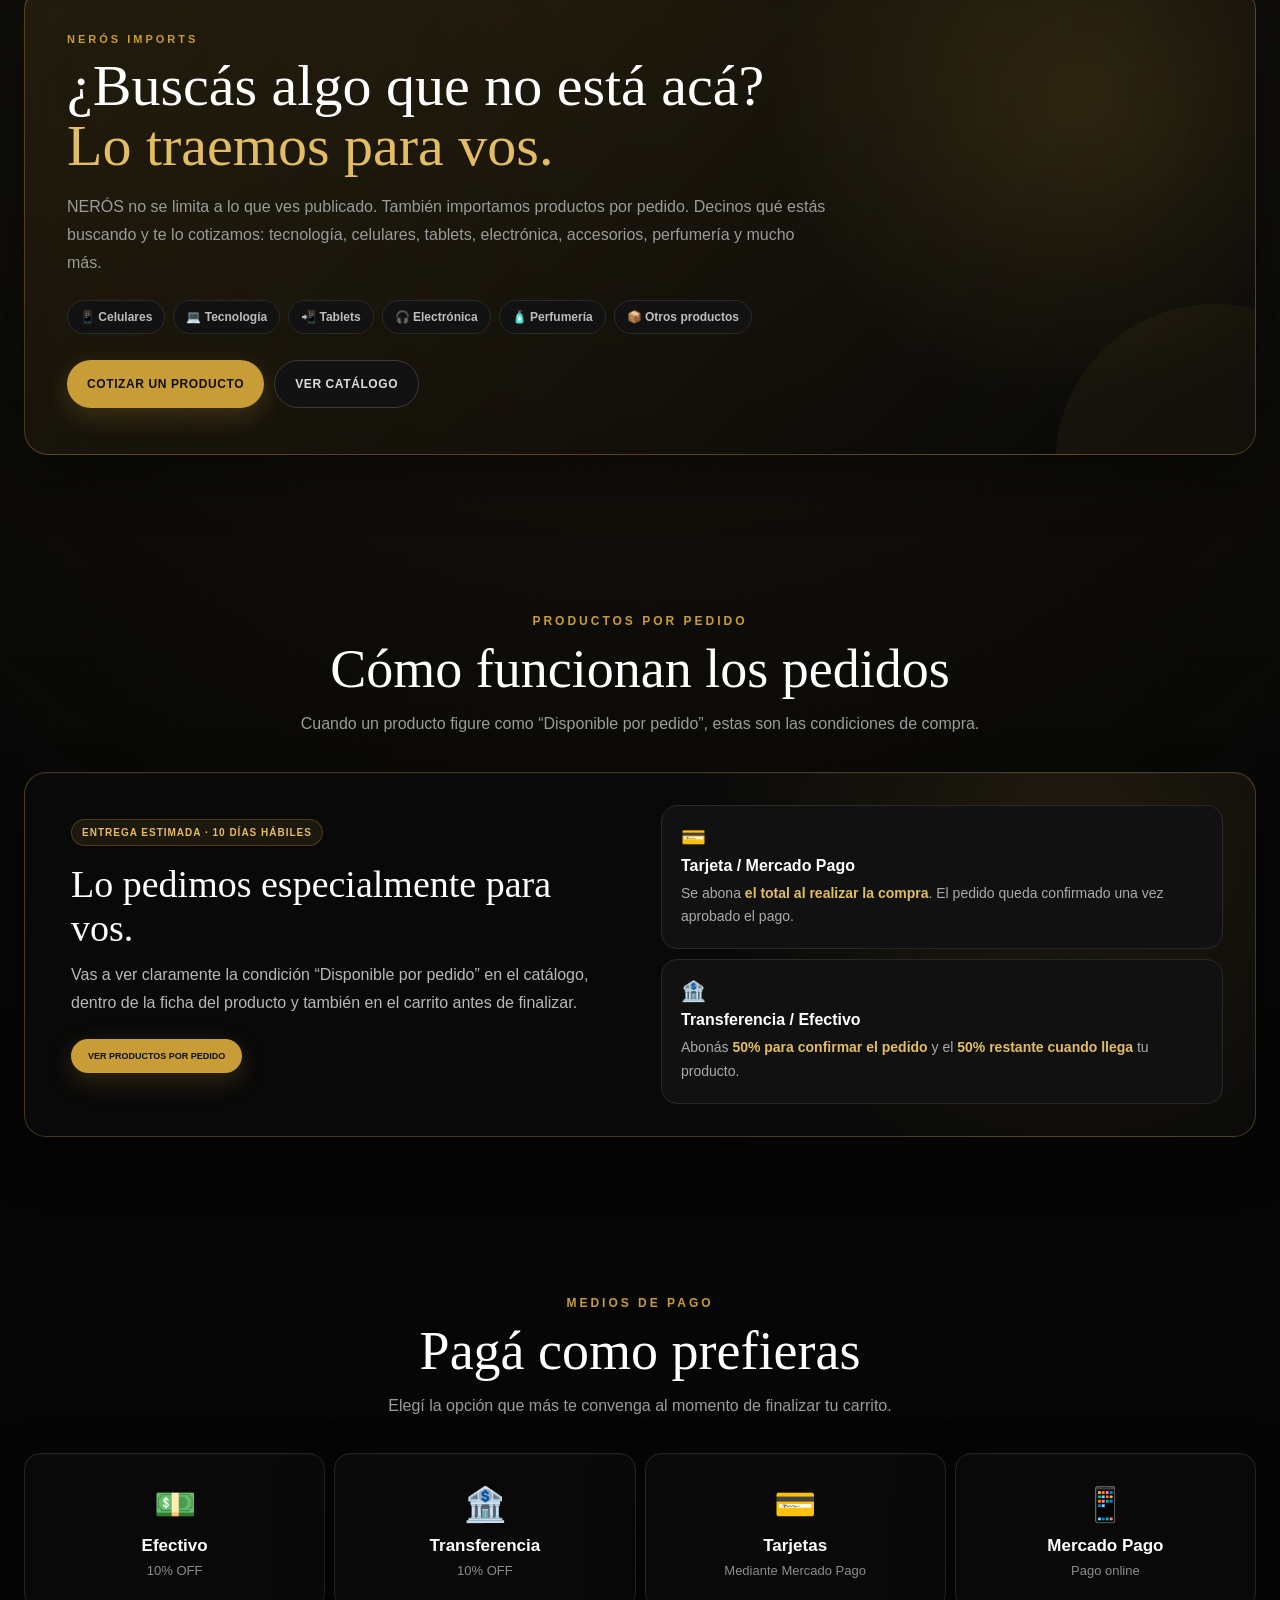
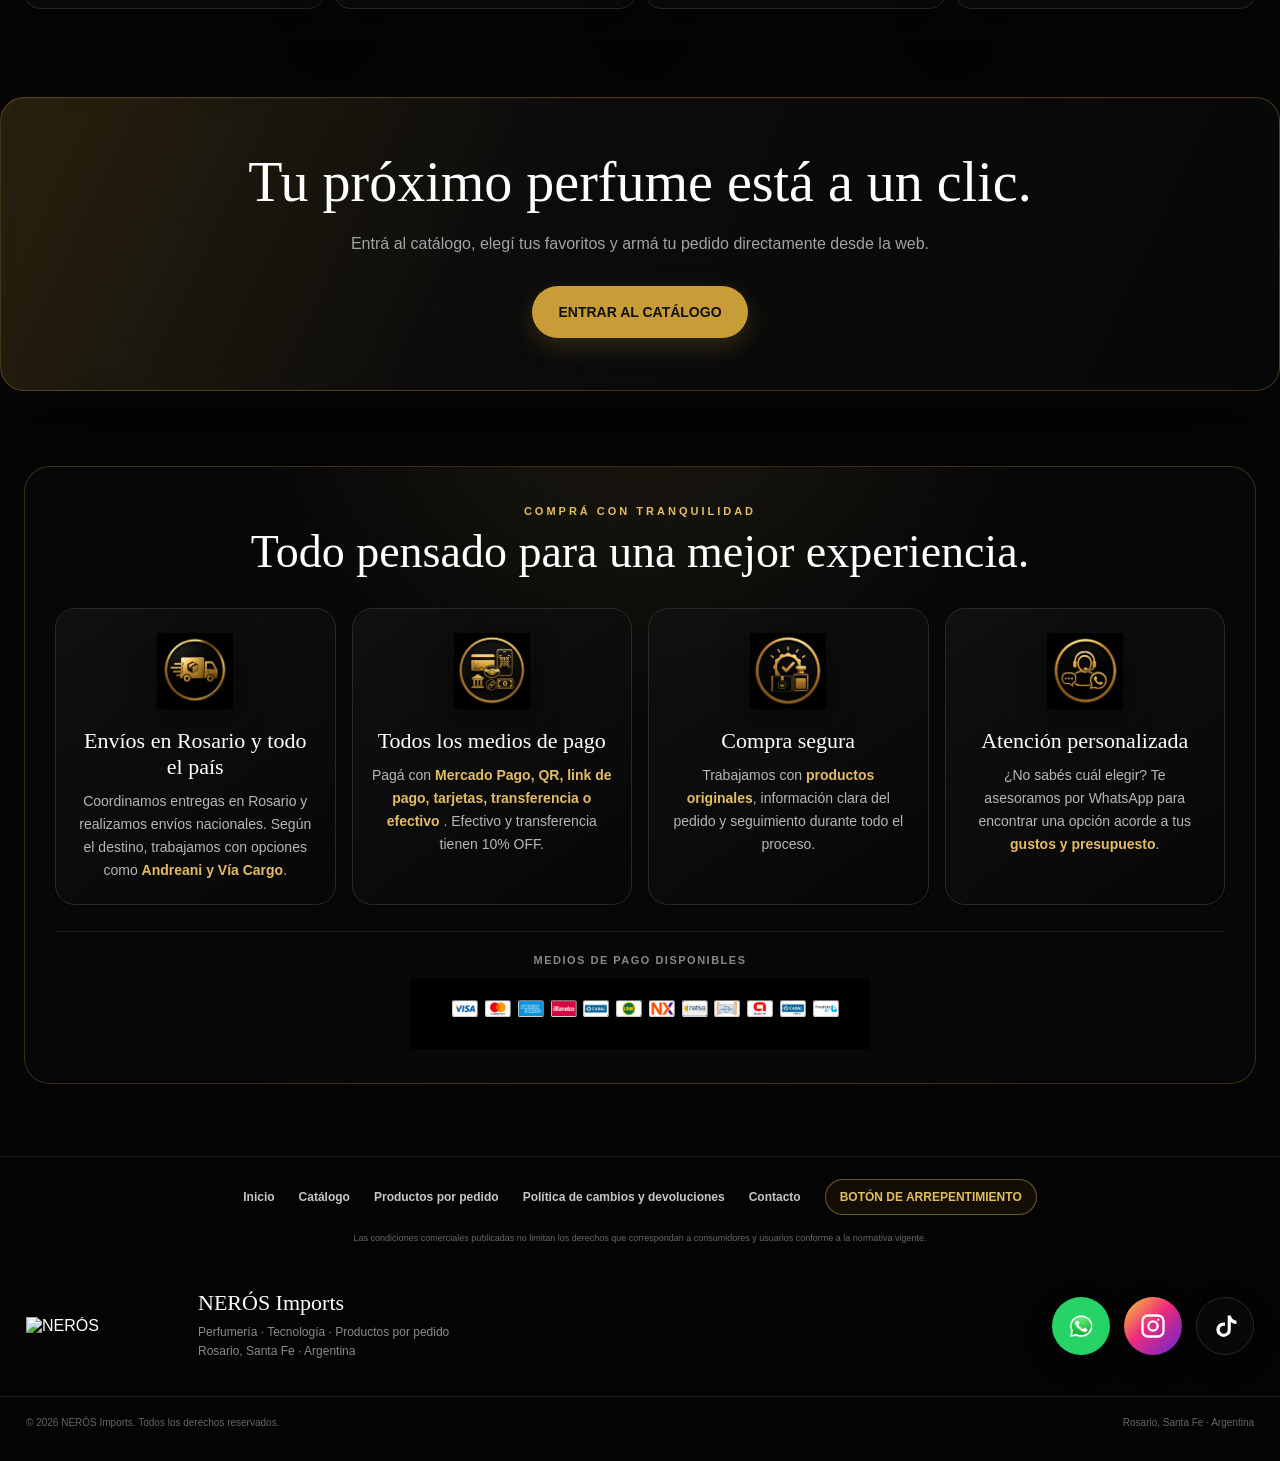
==== commit 07aa3305: "Update index.html" ====
--- a/index.html
+++ b/index.html
@@ -148,7 +148,6 @@
   min-width:42px;
 }
 
-
 /* =====================================================
 MENÚ LATERAL
 ===================================================== */
@@ -269,8 +268,6 @@
 ===================================================== */
 
 .hero{
-  /* 34px promo + 104px navbar = 138px.
-     svh evita recortes por barras del navegador y clamp limita el alto en monitores bajos. */
   height:clamp(590px,calc(100svh - 138px),860px);
   min-height:0;
   position:relative;
@@ -279,7 +276,6 @@
   isolation:isolate;
 }
 
-/* Overlay general para lectura y profundidad */
 .hero::after{
   content:"";
   position:absolute;
@@ -325,16 +321,11 @@
   will-change:transform,opacity;
 }
 
-/* Zoom suave tipo Ken Burns */
 .hero-slide.activo{
   opacity:1;
   transform:scale(1.095);
   pointer-events:auto;
 }
-
-/* =====================================================
-SLIDE 1
-===================================================== */
 
 .hero-slide:nth-child(1){
   background-image:
@@ -347,10 +338,6 @@
     url("fondo-tusello.png.png");
 }
 
-/* =====================================================
-SLIDE 2
-===================================================== */
-
 .hero-slide:nth-child(2){
   background-image:
     linear-gradient(
@@ -362,10 +349,6 @@
     url("fondo-descuento.png.png");
 }
 
-/* =====================================================
-SLIDE 3
-===================================================== */
-
 .hero-slide:nth-child(3){
   background-image:
     linear-gradient(
@@ -393,7 +376,6 @@
 
   text-align:center;
 
-  /* Mantiene el bloque visible y por encima del carrusel/fondo */
   display:flex;
   flex-direction:column;
   align-items:center;
@@ -401,7 +383,6 @@
   min-height:100%;
 }
 
-/* halo detrás de TODO el bloque de texto */
 .hero-contenido::before{
   content:"";
   position:absolute;
@@ -444,7 +425,6 @@
 
 .hero h1{
   max-width:900px;
-
   font-family:Georgia,serif;
   font-weight:400;
 
@@ -466,26 +446,19 @@
     0 2px 8px rgba(0,0,0,1);
 }
 
-/* Texto secundario más legible */
 .hero p{
   max-width:720px;
-
   color:#fff;
-
   font-size:18px;
   font-weight:600;
   line-height:1.62;
-
   margin:0 auto 34px;
 
   text-shadow:
     0 2px 5px rgba(0,0,0,1),
     0 0 12px rgba(0,0,0,1),
     0 0 24px rgba(0,0,0,.90);
-}
-
-/* Placa sutil específicamente detrás del párrafo */
-.hero p{
+
   width:fit-content;
   padding:8px 14px;
   border-radius:14px;
@@ -508,7 +481,6 @@
   gap:12px;
   flex-wrap:wrap;
 
-  /* Placa que separa visualmente los CTA del fondo y del contenido siguiente */
   width:fit-content;
   max-width:100%;
   margin:2px auto 0;
@@ -545,7 +517,6 @@
     border-color .25s,
     color .25s,
     box-shadow .25s;
-
 }
 
 .hero-btn.principal{
@@ -558,6 +529,7 @@
   overflow:hidden;
   transition:transform .25s ease,box-shadow .25s ease,filter .25s ease;
 }
+
 .hero-btn.principal::after{
   content:"";
   position:absolute;
@@ -569,7 +541,9 @@
   transform:rotate(20deg);
   transition:left .55s ease;
 }
+
 .hero-btn.principal:hover::after{left:120%}
+
 .hero-btn.principal:hover{
   transform:translateY(-3px) scale(1.04);
   filter:brightness(1.16) saturate(1.08);
@@ -578,19 +552,14 @@
 
 .hero-btn.secundario{
   border:1px solid rgba(255,255,255,.42);
-
   color:#fff;
-
   background:rgba(0,0,0,.52);
 }
 
 .hero-btn.secundario:hover{
   border-color:var(--dorado);
-
   color:var(--dorado-claro);
-
   background:rgba(0,0,0,.70);
-
   transform:translateY(-2px);
 }
 
@@ -600,14 +569,10 @@
 
 .hero-dots{
   position:absolute;
-
   bottom:18px;
   left:50%;
-
   transform:translateX(-50%);
-
   z-index:70;
-
   display:flex;
   gap:7px;
 }
@@ -615,12 +580,9 @@
 .hero-dot{
   width:7px;
   height:7px;
-
   border:0;
   border-radius:50%;
-
   background:#777;
-
   cursor:pointer;
   padding:0;
 
@@ -700,12 +662,10 @@
   .hero-dots{
     bottom:13px;
   }
-
-}
-
-
-/* Monitores de poca altura (ej. 1366x768 / 19 pulgadas) */
+}
+
 @media (min-width:701px) and (max-height:820px){
+
   .hero{
     height:calc(100svh - 138px);
     min-height:540px;
@@ -761,38 +721,25 @@
 
 .seccion-head small{
   color:var(--dorado);
-
   font-size:12px;
   font-weight:900;
-
   letter-spacing:3px;
 }
 
 .seccion-head h2{
   font-family:Georgia,serif;
-
-  font-size:clamp(
-    32px,
-    4.5vw,
-    54px
-  );
-
+  font-size:clamp(32px,4.5vw,54px);
   font-weight:400;
-
   margin:9px 0 10px;
 }
 
 .seccion-head p{
   max-width:760px;
-
   margin:auto;
-
   color:#9b9b9b;
-
   font-size:16px;
   line-height:1.7;
 }
-
 
 /* =====================================================
 FONDO EXPLORÁ NERÓS
@@ -801,7 +748,6 @@
 .explora-seccion{
   position:relative;
   isolation:isolate;
-
   width:100%;
   max-width:none;
 
@@ -826,8 +772,6 @@
   background-size:cover;
   background-position:center center;
   background-repeat:no-repeat;
-
-  /* Sensación parallax en escritorio */
   background-attachment:fixed;
 
   border-top:1px solid rgba(200,157,56,.10);
@@ -852,9 +796,7 @@
 .explora-seccion .seccion-head{
   position:relative;
   z-index:2;
-}
-
-.explora-seccion .seccion-head p{
+}.explora-seccion .seccion-head p{
   color:#d0d0d0;
   text-shadow:0 2px 12px rgba(0,0,0,.95);
 }
@@ -873,22 +815,17 @@
     );
 
   backdrop-filter:blur(7px);
-
-  box-shadow:
-    0 18px 50px rgba(0,0,0,.35);
+  box-shadow:0 18px 50px rgba(0,0,0,.35);
 }
 
 @media(max-width:900px){
-
   .explora-seccion{
     background-attachment:scroll;
     background-position:center center;
   }
-
 }
 
 @media(max-width:700px){
-
   .explora-seccion{
     padding:62px 12px 66px;
 
@@ -901,7 +838,6 @@
       ),
       url("fondo-explora.png");
   }
-
 }
 
 /* =====================================================
@@ -937,14 +873,12 @@
     linear-gradient(180deg, rgba(0,0,0,.05), rgba(0,0,0,.22));
 }
 
-/* El fondo ahora pertenece al bloque completo, no sólo a la primera sección */
 .explora-fondo-general .explora-seccion{
   background:none !important;
   border-top:1px solid rgba(200,157,56,.10);
   border-bottom:0;
 }
 
-/* Dejamos ver el mismo fondo detrás de todas las secciones siguientes */
 .explora-fondo-general > .seccion,
 .explora-fondo-general > .importamos-box,
 .explora-fondo-general > .cta,
@@ -953,7 +887,6 @@
   background-color:transparent !important;
 }
 
-/* Las cajas conservan contraste sobre la foto */
 .explora-fondo-general .quick-card,
 .explora-fondo-general .importamos-inner,
 .explora-fondo-general .pedido-box,
@@ -983,19 +916,14 @@
 
 .quick-grid{
   display:grid;
-
-  grid-template-columns:
-    repeat(3,1fr);
-
+  grid-template-columns:repeat(3,1fr);
   gap:12px;
 }
 
 .quick-card{
   min-height:260px;
-
   border:1px solid #252525;
   border-radius:20px;
-
   padding:28px;
 
   background:
@@ -1007,88 +935,107 @@
 
   position:relative;
   overflow:hidden;
-
   transition:.25s;
 }
 
 .quick-card:hover{
   transform:translateY(-4px);
-
-  border-color:
-    rgba(200,157,56,.5);
+  border-color:rgba(200,157,56,.5);
 }
 
 .quick-card::after{
   content:"";
-
   position:absolute;
-
   width:180px;
   height:180px;
-
   border-radius:50%;
-
   right:-70px;
   bottom:-70px;
-
-  background:
-    rgba(200,157,56,.08);
+  background:rgba(200,157,56,.08);
 }
 
 .quick-icon{
   width:48px;
   height:48px;
-
   border-radius:14px;
-
   display:flex;
   align-items:center;
   justify-content:center;
-
-  background:
-    rgba(200,157,56,.1);
-
-  border:
-    1px solid
-    rgba(200,157,56,.2);
-
+  background:rgba(200,157,56,.1);
+  border:1px solid rgba(200,157,56,.2);
   font-size:21px;
-
   margin-bottom:18px;
 }
 
 .quick-card h3{
   font-family:Georgia,serif;
-
   font-size:25px;
-
   font-weight:400;
-
   margin-bottom:10px;
 }
 
 .quick-card p{
   color:#888;
-
   font-size:15px;
   line-height:1.7;
-
   max-width:360px;
 }
 
 .quick-card a{
   display:inline-flex;
-
   margin-top:20px;
-
   color:var(--dorado-claro);
-
   font-size:13px;
   font-weight:900;
-
   letter-spacing:.6px;
 }
 
+/* =====================================================
+ACCESOS POR GÉNERO
+===================================================== */
+
+.genero-accesos{
+  margin:28px auto 0;
+  display:flex;
+  justify-content:center;
+  gap:10px;
+  flex-wrap:wrap;
+}
+
+.genero-acceso{
+  min-width:170px;
+  padding:13px 18px;
+  border-radius:999px;
+  border:1px solid rgba(200,157,56,.32);
+  background:rgba(8,8,8,.82);
+  color:#e7e7e7;
+  font-size:11px;
+  font-weight:900;
+  letter-spacing:.7px;
+  text-align:center;
+  box-shadow:0 10px 28px rgba(0,0,0,.28);
+  transition:.25s ease;
+}
+
+.genero-acceso:hover{
+  transform:translateY(-2px);
+  color:#111;
+  background:var(--dorado-claro);
+  border-color:var(--dorado-claro);
+}
+
+@media(max-width:700px){
+  .genero-accesos{
+    display:grid;
+    grid-template-columns:1fr;
+    gap:8px;
+  }
+
+  .genero-acceso{
+    width:100%;
+    min-width:0;
+  }
+}
 
 /* =====================================================
 IMPORTAMOS POR PEDIDO
@@ -1106,6 +1053,7 @@
   border:1px solid rgba(200,157,56,.34);
   border-radius:24px;
   padding:46px 42px;
+
   background:
     radial-gradient(
       circle at 86% 24%,
@@ -1228,7 +1176,6 @@
 }
 
 @media(max-width:700px){
-
   .importamos-box{
     padding:0 12px 55px;
   }
@@ -1248,9 +1195,7 @@
   .importamos-btn{
     width:100%;
   }
-
-}
-
+}
 
 /* =====================================================
 PRODUCTOS POR PEDIDO
@@ -1258,19 +1203,11 @@
 
 .pedido-box{
   display:grid;
-
-  grid-template-columns:
-    1fr 1fr;
-
+  grid-template-columns:1fr 1fr;
   gap:14px;
-
   padding:18px;
-
   border-radius:22px;
-
-  border:
-    1px solid
-    rgba(200,157,56,.32);
+  border:1px solid rgba(200,157,56,.32);
 
   background:
     radial-gradient(
@@ -1287,20 +1224,11 @@
 
 .pedido-main .badge{
   display:inline-flex;
-
   padding:7px 10px;
-
   border-radius:999px;
-
-  background:
-    rgba(200,157,56,.11);
-
-  border:
-    1px solid
-    rgba(200,157,56,.28);
-
+  background:rgba(200,157,56,.11);
+  border:1px solid rgba(200,157,56,.28);
   color:var(--dorado-claro);
-
   font-size:10px;
   font-weight:900;
   letter-spacing:1px;
@@ -1308,33 +1236,24 @@
 
 .pedido-main h3{
   font-family:Georgia,serif;
-
   font-size:38px;
-
   font-weight:400;
-
   margin:16px 0 11px;
 }
 
 .pedido-main p{
   color:#b8b8b8;
-
   font-size:16px;
   line-height:1.75;
 }
 
 .pedido-main a{
   display:inline-flex;
-
   margin-top:22px;
-
   padding:12px 17px;
-
   background:var(--dorado);
   color:#111;
-
   border-radius:999px;
-
   font-size:9px;
   font-weight:900;
 }
@@ -1342,18 +1261,13 @@
 .pedido-condiciones{
   display:grid;
   gap:10px;
-
   padding:14px;
 }
 
 .condicion{
   padding:19px;
-
-  border:
-    1px solid #292929;
-
+  border:1px solid #292929;
   border-radius:16px;
-
   background:#111;
 }
 
@@ -1363,18 +1277,14 @@
 
 .condicion strong{
   display:block;
-
   margin-top:8px;
-
   font-size:16px;
 }
 
 .condicion p{
   color:#aaa;
-
   font-size:14px;
   line-height:1.7;
-
   margin-top:7px;
 }
 
@@ -1389,23 +1299,16 @@
 
 .pagos-grid{
   display:grid;
-
-  grid-template-columns:
-    repeat(4,1fr);
-
+  grid-template-columns:repeat(4,1fr);
   gap:9px;
 }
 
 .pago-card{
   min-height:150px;
   padding:30px 16px;
-
   border:1px solid #252525;
-
   border-radius:16px;
-
   background:#101010;
-
   text-align:center;
 
   display:flex;
@@ -1423,25 +1326,19 @@
 
 .pago-card span{
   display:block;
-
   font-size:34px;
-
   margin-bottom:12px;
 }
 
 .pago-card strong{
   display:block;
-
   font-size:17px;
 }
 
 .pago-card small{
   display:block;
-
   color:#8d8d8d;
-
   font-size:13px;
-
   margin-top:7px;
 }
 
@@ -1451,13 +1348,9 @@
 
 .cta{
   max-width:1450px;
-
   margin:10px auto 75px;
-
   padding:52px 30px;
-
   border-radius:24px;
-
   border:1px solid #292929;
 
   background:
@@ -1473,25 +1366,15 @@
 
 .cta h2{
   font-family:Georgia,serif;
-
-  font-size:clamp(
-    34px,
-    5vw,
-    56px
-  );
-
+  font-size:clamp(34px,5vw,56px);
   font-weight:400;
 }
 
 .cta p{
   color:#a3a3a3;
-
   font-size:16px;
-
   margin:16px auto 28px;
-
   max-width:720px;
-
   line-height:1.75;
 }
 
@@ -1499,18 +1382,13 @@
   display:inline-flex;
   align-items:center;
   justify-content:center;
-
   min-height:52px;
   padding:0 26px;
-
   border-radius:999px;
-
   background:var(--dorado);
   color:#111;
-
   font-size:14px;
   font-weight:900;
-
   transition:.25s;
 }
 
@@ -1519,9 +1397,8 @@
   transform:translateY(-2px);
 }
 
-
 /* =====================================================
-BENEFICIOS / CONFIANZA
+BENEFICIOS
 ===================================================== */
 
 .beneficios-neros{
@@ -1536,9 +1413,11 @@
   border:1px solid rgba(200,157,56,.26);
   border-radius:26px;
   padding:38px 30px 30px;
+
   background:
     radial-gradient(circle at 50% -20%,rgba(227,189,99,.10),transparent 42%),
     rgba(8,8,8,.90);
+
   backdrop-filter:blur(14px);
   box-shadow:0 22px 70px rgba(0,0,0,.36);
 }
@@ -1633,7 +1512,7 @@
 }
 
 /* =====================================================
-FOOTER LEGAL / NAVEGACIÓN
+FOOTER LEGAL
 ===================================================== */
 
 .footer-nav{
@@ -1726,13 +1605,18 @@
   box-shadow:0 12px 32px rgba(0,0,0,.46),0 0 0 6px rgba(37,211,102,.08);
   transition:.25s ease;
 }
+
 .floating-wa:hover{
   transform:translateY(-3px) scale(1.05);
   box-shadow:0 16px 36px rgba(0,0,0,.50),0 0 0 8px rgba(37,211,102,.10);
 }
-.floating-wa img{width:100%;height:100%;object-fit:contain;display:block}
-
-/* =====================================================
+
+.floating-wa img{
+  width:100%;
+  height:100%;
+  object-fit:contain;
+  display:block;
+}/* =====================================================
 FOOTER
 ===================================================== */
 
@@ -1740,6 +1624,7 @@
   border-top:1px solid #202020;
   background:radial-gradient(circle at 12% 35%,rgba(200,157,56,.08),transparent 28%),#050505;
 }
+
 .footer-inner{
   max-width:1450px;
   margin:auto;
@@ -1749,23 +1634,42 @@
   justify-content:space-between;
   gap:30px;
 }
+
 .footer-brand{display:flex;align-items:center;gap:22px}
 .footer-brand img{width:150px;max-height:90px;object-fit:contain}
 .footer-copy strong{display:block;font-family:Georgia,serif;font-size:22px;font-weight:400;margin-bottom:7px}
 .footer-copy p{color:#8a8a8a;font-size:12px;line-height:1.65}
 .footer-social{display:flex;align-items:center;gap:14px}
+
 .social-btn{
-  width:58px;height:58px;border-radius:50%;display:flex;align-items:center;justify-content:center;
-  transition:.25s ease;box-shadow:0 10px 24px rgba(0,0,0,.28)
-}
+  width:58px;
+  height:58px;
+  border-radius:50%;
+  display:flex;
+  align-items:center;
+  justify-content:center;
+  transition:.25s ease;
+  box-shadow:0 10px 24px rgba(0,0,0,.28)
+}
+
 .social-btn:hover{transform:translateY(-3px) scale(1.05)}
 .social-btn svg{width:28px;height:28px;fill:#fff}
 .social-btn.whatsapp{background:#25d366}
 .social-btn.instagram{background:linear-gradient(135deg,#f9ce34 0%,#ee2a7b 45%,#6228d7 100%)}
 .social-btn.tiktok{background:#080808;border:1px solid #282828}
+
 .footer-bottom{
-  max-width:1450px;margin:auto;padding:18px 26px 30px;border-top:1px solid #1b1b1b;color:#666;
-  font-size:10px;line-height:1.6;display:flex;justify-content:space-between;gap:20px;flex-wrap:wrap
+  max-width:1450px;
+  margin:auto;
+  padding:18px 26px 30px;
+  border-top:1px solid #1b1b1b;
+  color:#666;
+  font-size:10px;
+  line-height:1.6;
+  display:flex;
+  justify-content:space-between;
+  gap:20px;
+  flex-wrap:wrap
 }
 
 /* =====================================================
@@ -1787,14 +1691,12 @@
   }
 
   .pagos-grid{
-    grid-template-columns:
-      repeat(2,1fr);
+    grid-template-columns:repeat(2,1fr);
   }
 
   .hero{
     min-height:650px;
   }
-
 }
 
 @media(max-width:700px){
@@ -1828,9 +1730,6 @@
     height:36px;
   }
 
-  /* Hero ya se adapta en el bloque HERO MOBILE de arriba.
-     Evitamos pisar sus alturas/paddings acá. */
-
   .seccion{
     padding:55px 12px;
   }
@@ -1844,8 +1743,7 @@
   }
 
   .pagos-grid{
-    grid-template-columns:
-      1fr 1fr;
+    grid-template-columns:1fr 1fr;
   }
 
   .pago-card{
@@ -1883,28 +1781,46 @@
   }
 
   .cta{
-    margin:
-      0 10px 55px;
-
-    padding:
-      42px 18px;
-  }
-
+    margin:0 10px 55px;
+    padding:42px 18px;
+  }
 }
 
 @media(max-width:700px){
-  .footer-inner{padding:36px 18px 26px;flex-direction:column;align-items:flex-start}
-  .footer-brand{width:100%;align-items:center}
+  .footer-inner{
+    padding:36px 18px 26px;
+    flex-direction:column;
+    align-items:flex-start
+  }
+
+  .footer-brand{
+    width:100%;
+    align-items:center
+  }
+
   .footer-brand img{width:125px}
-  .footer-social{width:100%;justify-content:flex-start}
-  .social-btn{width:54px;height:54px}
-  .footer-bottom{padding:18px 18px 28px;flex-direction:column;gap:8px}
-}
-
+
+  .footer-social{
+    width:100%;
+    justify-content:flex-start
+  }
+
+  .social-btn{
+    width:54px;
+    height:54px
+  }
+
+  .footer-bottom{
+    padding:18px 18px 28px;
+    flex-direction:column;
+    gap:8px
+  }
+}
 
 /* =====================================================
 REFINAMIENTO VISUAL — FONDO + TARJETAS
 ===================================================== */
+
 @keyframes fondoNerosDrift{
   0%{background-position:center 45%;}
   50%{background-position:center 54%;}
@@ -1913,15 +1829,21 @@
 
 .explora-fondo-general{
   background-image:
-    linear-gradient(180deg,rgba(5,5,5,.60) 0%,rgba(5,5,5,.52) 30%,rgba(5,5,5,.58) 65%,rgba(5,5,5,.72) 100%),
+    linear-gradient(
+      180deg,
+      rgba(5,5,5,.60) 0%,
+      rgba(5,5,5,.52) 30%,
+      rgba(5,5,5,.58) 65%,
+      rgba(5,5,5,.72) 100%
+    ),
     url("fondo-explora.png");
+
   background-size:cover;
   background-repeat:no-repeat;
   background-attachment:fixed;
   animation:fondoNerosDrift 18s ease-in-out infinite;
 }
 
-/* Más cuerpo: la foto acompaña, pero las cajas ya no parecen transparentes */
 .explora-fondo-general .quick-card,
 .explora-fondo-general .pedido-box,
 .explora-fondo-general .pago-card,
@@ -1930,26 +1852,53 @@
   background-color:rgba(10,10,10,.90) !important;
   backdrop-filter:blur(12px) saturate(115%);
   -webkit-backdrop-filter:blur(12px) saturate(115%);
-  box-shadow:0 20px 55px rgba(0,0,0,.38), inset 0 1px 0 rgba(255,255,255,.035);
-  transition:transform .35s ease,border-color .35s ease,box-shadow .35s ease;
+  box-shadow:
+    0 20px 55px rgba(0,0,0,.38),
+    inset 0 1px 0 rgba(255,255,255,.035);
+
+  transition:
+    transform .35s ease,
+    border-color .35s ease,
+    box-shadow .35s ease;
 }
 
 .explora-fondo-general .cta{
   background:
-    linear-gradient(115deg,rgba(200,157,56,.18),rgba(12,12,12,.94) 42%,rgba(8,8,8,.96)) !important;
+    linear-gradient(
+      115deg,
+      rgba(200,157,56,.18),
+      rgba(12,12,12,.94) 42%,
+      rgba(8,8,8,.96)
+    ) !important;
+
   border-color:rgba(200,157,56,.30);
-  box-shadow:0 24px 70px rgba(0,0,0,.45), inset 0 1px 0 rgba(255,255,255,.04);
+
+  box-shadow:
+    0 24px 70px rgba(0,0,0,.45),
+    inset 0 1px 0 rgba(255,255,255,.04);
 }
 
 .explora-fondo-general .importamos-inner{
   background:
-    radial-gradient(circle at 86% 24%,rgba(200,157,56,.16),transparent 28%),
-    linear-gradient(135deg,rgba(200,157,56,.10),rgba(8,8,8,.95)) !important;
+    radial-gradient(
+      circle at 86% 24%,
+      rgba(200,157,56,.16),
+      transparent 28%
+    ),
+    linear-gradient(
+      135deg,
+      rgba(200,157,56,.10),
+      rgba(8,8,8,.95)
+    ) !important;
 }
 
 .explora-fondo-general .pedido-box{
   background:
-    radial-gradient(circle at 85% 15%,rgba(200,157,56,.12),transparent 35%),
+    radial-gradient(
+      circle at 85% 15%,
+      rgba(200,157,56,.12),
+      transparent 35%
+    ),
     rgba(10,10,10,.94) !important;
 }
 
@@ -1960,7 +1909,9 @@
 .explora-fondo-general .cta:hover{
   transform:translateY(-5px);
   border-color:rgba(227,189,99,.55);
-  box-shadow:0 28px 75px rgba(0,0,0,.52),0 0 30px rgba(200,157,56,.08);
+  box-shadow:
+    0 28px 75px rgba(0,0,0,.52),
+    0 0 30px rgba(200,157,56,.08);
 }
 
 .explora-fondo-general .cta a,
@@ -1977,17 +1928,23 @@
 }
 
 @media(max-width:900px){
-  .explora-fondo-general{animation:none;background-attachment:scroll;background-position:center top;}
+  .explora-fondo-general{
+    animation:none;
+    background-attachment:scroll;
+    background-position:center top;
+  }
 }
 
 @media(prefers-reduced-motion:reduce){
-  .explora-fondo-general{animation:none;}
-}
-
+  .explora-fondo-general{
+    animation:none;
+  }
+}
 
 /* =====================================================
-HERO FINAL — CONTRASTE, BOTONES Y RESPONSIVE
+HERO FINAL
 ===================================================== */
+
 .hero{
   height:auto;
   min-height:clamp(600px,calc(100svh - 138px),820px);
@@ -1998,7 +1955,14 @@
 }
 
 .hero::after{
-  background:linear-gradient(180deg,rgba(0,0,0,.02) 0%,rgba(0,0,0,.08) 55%,rgba(8,8,8,.72) 100%);
+  background:
+    linear-gradient(
+      180deg,
+      rgba(0,0,0,.02) 0%,
+      rgba(0,0,0,.08) 55%,
+      rgba(8,8,8,.72) 100%
+    );
+
   z-index:2;
 }
 
@@ -2007,16 +1971,41 @@
   min-height:100%;
 }
 
-.hero-slide.activo{z-index:3;}
+.hero-slide.activo{
+  z-index:3;
+}
 
 .hero-slide:nth-child(1){
-  background-image:linear-gradient(90deg,rgba(0,0,0,.20),rgba(0,0,0,.08),rgba(0,0,0,.20)),url("fondo-tusello.png.png");
-}
+  background-image:
+    linear-gradient(
+      90deg,
+      rgba(0,0,0,.20),
+      rgba(0,0,0,.08),
+      rgba(0,0,0,.20)
+    ),
+    url("fondo-tusello.png.png");
+}
+
 .hero-slide:nth-child(2){
-  background-image:linear-gradient(90deg,rgba(0,0,0,.22),rgba(0,0,0,.10),rgba(0,0,0,.22)),url("fondo-descuento.png.png");
-}
+  background-image:
+    linear-gradient(
+      90deg,
+      rgba(0,0,0,.22),
+      rgba(0,0,0,.10),
+      rgba(0,0,0,.22)
+    ),
+    url("fondo-descuento.png.png");
+}
+
 .hero-slide:nth-child(3){
-  background-image:linear-gradient(90deg,rgba(0,0,0,.24),rgba(0,0,0,.12),rgba(0,0,0,.24)),url("fondo-imports.png.png");
+  background-image:
+    linear-gradient(
+      90deg,
+      rgba(0,0,0,.24),
+      rgba(0,0,0,.12),
+      rgba(0,0,0,.24)
+    ),
+    url("fondo-imports.png.png");
 }
 
 .hero-contenido{
@@ -2029,18 +2018,31 @@
 .hero-contenido::before{
   width:min(980px,96%);
   height:82%;
-  background:radial-gradient(ellipse at center,rgba(0,0,0,.50) 0%,rgba(0,0,0,.28) 45%,rgba(0,0,0,0) 76%);
+
+  background:
+    radial-gradient(
+      ellipse at center,
+      rgba(0,0,0,.50) 0%,
+      rgba(0,0,0,.28) 45%,
+      rgba(0,0,0,0) 76%
+    );
+
   filter:blur(4px);
 }
 
 .hero-mini{
   color:#f1c75f;
-  text-shadow:0 2px 10px #000,0 0 22px rgba(0,0,0,.95);
+  text-shadow:
+    0 2px 10px #000,
+    0 0 22px rgba(0,0,0,.95);
 }
 
 .hero h1{
   color:#fff;
-  text-shadow:0 5px 28px #000,0 2px 8px #000,0 0 2px rgba(255,255,255,.15);
+  text-shadow:
+    0 5px 28px #000,
+    0 2px 8px #000,
+    0 0 2px rgba(255,255,255,.15);
 }
 
 .hero p{
@@ -2058,7 +2060,9 @@
   padding:11px;
   background:rgba(5,5,5,.82);
   border:1px solid rgba(227,189,99,.24);
-  box-shadow:0 18px 50px rgba(0,0,0,.58),0 0 36px rgba(200,157,56,.14);
+  box-shadow:
+    0 18px 50px rgba(0,0,0,.58),
+    0 0 36px rgba(200,157,56,.14);
 }
 
 .hero-btn{
@@ -2070,10 +2074,22 @@
 }
 
 .hero-btn.principal{
-  background:linear-gradient(135deg,#fff0a8 0%,#e6b63d 35%,#c99520 66%,#ffe27d 100%);
+  background:
+    linear-gradient(
+      135deg,
+      #fff0a8 0%,
+      #e6b63d 35%,
+      #c99520 66%,
+      #ffe27d 100%
+    );
+
   border:1px solid #ffe699;
   color:#070707;
-  box-shadow:0 10px 28px rgba(0,0,0,.55),0 0 32px rgba(227,189,99,.52),inset 0 1px 0 rgba(255,255,255,.65);
+
+  box-shadow:
+    0 10px 28px rgba(0,0,0,.55),
+    0 0 32px rgba(227,189,99,.52),
+    inset 0 1px 0 rgba(255,255,255,.65);
 }
 
 .hero-btn.secundario{
@@ -2083,58 +2099,94 @@
   box-shadow:0 8px 24px rgba(0,0,0,.38);
 }
 
-.hero-dots{z-index:80;bottom:22px;}
-.hero-dot{background:#aaa;box-shadow:0 2px 8px #000;}
-.hero-dot.activo{background:#e3bd63;}
-
-/* El bloque siguiente arranca limpio y nunca invade el hero */
+.hero-dots{
+  z-index:80;
+  bottom:22px;
+}
+
+.hero-dot{
+  background:#aaa;
+  box-shadow:0 2px 8px #000;
+}
+
+.hero-dot.activo{
+  background:#e3bd63;
+}
+
 .explora-fondo-general{
   position:relative;
   z-index:5;
 }
 
 @media (min-width:701px) and (max-height:820px){
-  .hero{min-height:560px;height:auto;}
+
+  .hero{
+    min-height:560px;
+    height:auto;
+  }
+
   .hero-contenido{
     min-height:560px;
     padding:34px 24px 74px;
   }
+
   .hero h1{
     font-size:clamp(40px,5vw,62px);
     margin-bottom:15px;
   }
+
   .hero p{
     font-size:14px;
     line-height:1.45;
     margin-bottom:16px;
   }
-  .hero-btn{min-height:48px;padding:0 22px;}
-  .hero-dots{bottom:14px;}
+
+  .hero-btn{
+    min-height:48px;
+    padding:0 22px;
+  }
+
+  .hero-dots{
+    bottom:14px;
+  }
 }
 
 @media(max-width:700px){
+
   .hero{
     min-height:620px;
     height:auto;
   }
+
   .hero-slide{
     background-position:center center;
   }
+
   .hero-contenido{
     min-height:620px;
     width:calc(100% - 18px);
     padding:34px 10px 78px;
   }
+
   .hero-contenido::before{
     width:110%;
     height:92%;
-    background:radial-gradient(ellipse at center,rgba(0,0,0,.68) 0%,rgba(0,0,0,.42) 52%,rgba(0,0,0,0) 82%);
-  }
+
+    background:
+      radial-gradient(
+        ellipse at center,
+        rgba(0,0,0,.68) 0%,
+        rgba(0,0,0,.42) 52%,
+        rgba(0,0,0,0) 82%
+      );
+  }
+
   .hero h1{
     font-size:clamp(34px,10.5vw,47px);
     line-height:1.02;
     margin-bottom:16px;
   }
+
   .hero p{
     max-width:100%;
     font-size:13px;
@@ -2142,25 +2194,45 @@
     margin-bottom:18px;
     padding:9px 11px;
   }
+
   .hero-botones{
     width:min(100%,370px);
     border-radius:20px;
     padding:8px;
   }
+
   .hero-btn{
     width:100%;
     min-height:49px;
     font-size:10px;
   }
-  .hero-dots{bottom:14px;}
+
+  .hero-dots{
+    bottom:14px;
+  }
 }
 
 @media(max-width:390px){
-  .hero,.hero-contenido{min-height:600px;}
-  .hero-contenido{padding-top:28px;padding-bottom:70px;}
-  .hero h1{font-size:34px;}
-  .hero p{font-size:12px;}
-}
+
+  .hero,
+  .hero-contenido{
+    min-height:600px;
+  }
+
+  .hero-contenido{
+    padding-top:28px;
+    padding-bottom:70px;
+  }
+
+  .hero h1{
+    font-size:34px;
+  }
+
+  .hero p{
+    font-size:12px;
+  }
+}
+
 </style>
 </head>
 
@@ -2274,6 +2346,42 @@
 
   <a
   class="side-link"
+  href="catalogo.html?genero=masculino">
+
+    Masculinos
+
+    <small>
+      →
+    </small>
+
+  </a>
+
+  <a
+  class="side-link"
+  href="catalogo.html?genero=femenino">
+
+    Femeninos
+
+    <small>
+      →
+    </small>
+
+  </a>
+
+  <a
+  class="side-link"
+  href="catalogo.html?genero=unisex">
+
+    Unisex
+
+    <small>
+      →
+    </small>
+
+  </a>
+
+  <a
+  class="side-link"
   href="catalogo.html?filtro=disponible">
 
     Disponibles
@@ -2365,7 +2473,11 @@
       alt="NERÓS">
 
     </a>
-    <div class="nav-right-spacer" aria-hidden="true"></div>
+
+    <div
+    class="nav-right-spacer"
+    aria-hidden="true">
+    </div>
 
   </div>
 
@@ -2377,31 +2489,23 @@
 
 <section class="hero">
 
-  <!-- SLIDE 1 -->
-
   <div class="hero-slide activo">
 
     <div class="hero-contenido">
 
       <div class="hero-mini">
-
         BIENVENIDO A NERÓS
-
       </div>
 
       <h1>
-
         Hacé de tu aroma<br>
         tu sello personal.
-
       </h1>
 
       <p>
-
         Descubrí perfumes árabes, de diseñador, nicho y decants.
         Encontrá una fragancia que te represente y hacé de tu aroma
         una parte de tu identidad.
-
       </p>
 
       <div class="hero-botones">
@@ -2429,32 +2533,24 @@
 
   </div>
 
-  <!-- SLIDE 2 -->
-
   <div class="hero-slide">
 
     <div class="hero-contenido">
 
       <div class="hero-mini">
-
         BENEFICIO NERÓS
-
       </div>
 
       <h1>
-
         10% OFF pagando<br>
         por transferencia.
-
       </h1>
 
       <p>
-
         Elegí tus favoritos,
         armá el carrito
         y aprovechá el precio especial
         pagando por transferencia o efectivo.
-
       </p>
 
       <div class="hero-botones">
@@ -2473,32 +2569,24 @@
 
   </div>
 
-  <!-- SLIDE 3 -->
-
   <div class="hero-slide">
 
     <div class="hero-contenido">
 
-      <div class="hero-mini">
-
-        PRODUCTOS POR PEDIDO
+      <div class="hero-mini">        PRODUCTOS POR PEDIDO
 
       </div>
 
       <h1>
-
         ¿No está disponible?<br>
         Lo pedimos para vos.
-
       </h1>
 
       <p>
-
         Los productos marcados
         “Disponible por pedido”
         tienen una entrega estimada
         de 10 días hábiles.
-
       </p>
 
       <div class="hero-botones">
@@ -2524,8 +2612,6 @@
     </div>
 
   </div>
-
-  <!-- DOTS -->
 
   <div class="hero-dots">
 
@@ -2567,11 +2653,9 @@
     </h2>
 
     <p>
-
       Entrá directo al catálogo,
       mirá los productos disponibles
       o consultá por pedidos especiales.
-
     </p>
 
   </div>
@@ -2589,19 +2673,15 @@
       </h3>
 
       <p>
-
         Perfumes árabes,
         diseñador, nicho y decants.
 
         Buscá, compará y agregá
         tus favoritos al carrito.
-
       </p>
 
       <a href="catalogo.html">
-
         VER PERFUMES →
-
       </a>
 
     </article>
@@ -2617,18 +2697,14 @@
       </h3>
 
       <p>
-
         Productos que conseguimos
         especialmente para vos
         con una entrega estimada
         de 10 días hábiles.
-
       </p>
 
       <a href="catalogo.html?filtro=pedido">
-
         VER A PEDIDO →
-
       </a>
 
     </article>
@@ -2644,14 +2720,12 @@
       </h3>
 
       <p>
-
         Si no aparece en la tienda,
         escribinos.
 
         Importamos tecnología, celulares,
         tablets, electrónica, perfumería
         y otros productos por pedido.
-
       </p>
 
       <a
@@ -2666,11 +2740,42 @@
 
   </div>
 
+  <!-- NUEVOS ACCESOS POR GÉNERO -->
+
+  <div
+  class="genero-accesos"
+  aria-label="Explorar perfumes por género">
+
+    <a
+    class="genero-acceso"
+    href="catalogo.html?genero=masculino">
+
+      ♂ PERFUMES MASCULINOS
+
+    </a>
+
+    <a
+    class="genero-acceso"
+    href="catalogo.html?genero=femenino">
+
+      ♀ PERFUMES FEMENINOS
+
+    </a>
+
+    <a
+    class="genero-acceso"
+    href="catalogo.html?genero=unisex">
+
+      ⚥ PERFUMES UNISEX
+
+    </a>
+
+  </div>
+
 </section>
 
-
 <!-- =====================================================
-IMPORTAMOS CUALQUIER PRODUCTO POR PEDIDO
+IMPORTAMOS
 ===================================================== -->
 
 <section class="importamos-box">
@@ -2749,11 +2854,9 @@
     </h2>
 
     <p>
-
       Cuando un producto figure como
       “Disponible por pedido”,
       estas son las condiciones de compra.
-
     </p>
 
   </div>
@@ -2763,33 +2866,25 @@
     <div class="pedido-main">
 
       <span class="badge">
-
         ENTREGA ESTIMADA ·
         10 DÍAS HÁBILES
-
       </span>
 
       <h3>
-
         Lo pedimos especialmente para vos.
-
       </h3>
 
       <p>
-
         Vas a ver claramente la condición
         “Disponible por pedido”
         en el catálogo,
         dentro de la ficha del producto
         y también en el carrito
         antes de finalizar.
-
       </p>
 
       <a href="catalogo.html?filtro=pedido">
-
         VER PRODUCTOS POR PEDIDO
-
       </a>
 
     </div>
@@ -2807,13 +2902,11 @@
         </strong>
 
         <p>
-
           Se abona
           <b>el total al realizar la compra</b>.
 
           El pedido queda confirmado
           una vez aprobado el pago.
-
         </p>
 
       </div>
@@ -2829,7 +2922,6 @@
         </strong>
 
         <p>
-
           Abonás
           <b>50% para confirmar el pedido</b>
 
@@ -2838,7 +2930,6 @@
           <b>50% restante cuando llega</b>
 
           tu producto.
-
         </p>
 
       </div>
@@ -2866,10 +2957,8 @@
     </h2>
 
     <p>
-
       Elegí la opción que más te convenga
       al momento de finalizar tu carrito.
-
     </p>
 
   </div>
@@ -2878,9 +2967,7 @@
 
     <div class="pago-card">
 
-      <span>
-        💵
-      </span>
+      <span>💵</span>
 
       <strong>
         Efectivo
@@ -2894,9 +2981,7 @@
 
     <div class="pago-card">
 
-      <span>
-        🏦
-      </span>
+      <span>🏦</span>
 
       <strong>
         Transferencia
@@ -2910,9 +2995,7 @@
 
     <div class="pago-card">
 
-      <span>
-        💳
-      </span>
+      <span>💳</span>
 
       <strong>
         Tarjetas
@@ -2926,9 +3009,7 @@
 
     <div class="pago-card">
 
-      <span>
-        📱
-      </span>
+      <span>📱</span>
 
       <strong>
         Mercado Pago
@@ -2951,31 +3032,24 @@
 <section class="cta">
 
   <h2>
-
     Tu próximo perfume está a un clic.
-
   </h2>
 
   <p>
-
     Entrá al catálogo,
     elegí tus favoritos
     y armá tu pedido directamente
     desde la web.
-
   </p>
 
   <a href="catalogo.html">
-
     ENTRAR AL CATÁLOGO
-
   </a>
 
-
 </section>
 
 <!-- =====================================================
-BENEFICIOS / CONFIANZA
+BENEFICIOS
 ===================================================== -->
 
 <section class="beneficios-neros">
@@ -2983,55 +3057,118 @@
   <div class="beneficios-inner">
 
     <div class="beneficios-head">
-      <small>COMPRÁ CON TRANQUILIDAD</small>
-      <h2>Todo pensado para una mejor experiencia.</h2>
+
+      <small>
+        COMPRÁ CON TRANQUILIDAD
+      </small>
+
+      <h2>
+        Todo pensado para una mejor experiencia.
+      </h2>
+
     </div>
 
     <div class="beneficios-grid">
 
       <article class="beneficio-card">
-        <img class="beneficio-icono" src="icon-envios.png" alt="Envíos">
-        <h3>Envíos en Rosario y todo el país</h3>
+
+        <img
+        class="beneficio-icono"
+        src="icon-envios.png"
+        alt="Envíos">
+
+        <h3>
+          Envíos en Rosario y todo el país
+        </h3>
+
         <p>
-          Coordinamos entregas en Rosario y realizamos envíos nacionales.
-          Según el destino, trabajamos con opciones como
+          Coordinamos entregas en Rosario
+          y realizamos envíos nacionales.
+
+          Según el destino, trabajamos
+          con opciones como
           <b>Andreani y Vía Cargo</b>.
         </p>
+
       </article>
 
       <article class="beneficio-card">
-        <img class="beneficio-icono" src="icon-pagos.png" alt="Medios de pago">
-        <h3>Todos los medios de pago</h3>
+
+        <img
+        class="beneficio-icono"
+        src="icon-pagos.png"
+        alt="Medios de pago">
+
+        <h3>
+          Todos los medios de pago
+        </h3>
+
         <p>
-          Pagá con <b>Mercado Pago, QR, link de pago, tarjetas,
-          transferencia o efectivo</b>.
-          Efectivo y transferencia tienen 10% OFF.
+          Pagá con
+          <b>
+            Mercado Pago, QR, link de pago,
+            tarjetas, transferencia o efectivo
+          </b>.
+
+          Efectivo y transferencia
+          tienen 10% OFF.
         </p>
+
       </article>
 
       <article class="beneficio-card">
-        <img class="beneficio-icono" src="icon-seguridad.png" alt="Compra segura">
-        <h3>Compra segura</h3>
+
+        <img
+        class="beneficio-icono"
+        src="icon-seguridad.png"
+        alt="Compra segura">
+
+        <h3>
+          Compra segura
+        </h3>
+
         <p>
-          Trabajamos con <b>productos originales</b>,
-          información clara del pedido y seguimiento durante todo el proceso.
+          Trabajamos con
+          <b>productos originales</b>,
+          información clara del pedido
+          y seguimiento durante todo el proceso.
         </p>
+
       </article>
 
       <article class="beneficio-card">
-        <img class="beneficio-icono" src="icon-atencion.png" alt="Atención personalizada">
-        <h3>Atención personalizada</h3>
+
+        <img
+        class="beneficio-icono"
+        src="icon-atencion.png"
+        alt="Atención personalizada">
+
+        <h3>
+          Atención personalizada
+        </h3>
+
         <p>
-          ¿No sabés cuál elegir? Te asesoramos por WhatsApp para encontrar
-          una opción acorde a tus <b>gustos y presupuesto</b>.
+          ¿No sabés cuál elegir?
+          Te asesoramos por WhatsApp
+          para encontrar una opción
+          acorde a tus
+          <b>gustos y presupuesto</b>.
         </p>
+
       </article>
 
     </div>
 
     <div class="marcas-pago">
-      <span>MEDIOS DE PAGO DISPONIBLES</span>
-      <img src="logos-medios-pago.png" alt="Medios de pago">
+
+      <span>
+        MEDIOS DE PAGO DISPONIBLES
+      </span>
+
+      <img
+      src="logos-medios-pago.png"
+      alt="Medios de pago">
+
     </div>
 
   </div>
@@ -3042,8 +3179,17 @@
 WHATSAPP
 ===================================================== -->
 
-<a class="floating-wa" href="https://wa.me/5493417830300" target="_blank" aria-label="WhatsApp NERÓS" title="WhatsApp">
-  <img src="wsplogo.png" alt="WhatsApp">
+<a
+class="floating-wa"
+href="https://wa.me/5493417830300"
+target="_blank"
+aria-label="WhatsApp NERÓS"
+title="WhatsApp">
+
+  <img
+  src="wsplogo.png"
+  alt="WhatsApp">
+
 </a>
 
 <!-- =====================================================
@@ -3052,55 +3198,152 @@
 
 <footer class="footer">
 
-  <nav class="footer-nav" aria-label="Navegación del pie">
-    <a href="index.html">Inicio</a>
-    <a href="catalogo.html">Catálogo</a>
-    <a href="#condiciones-pedido">Productos por pedido</a>
-    <a href="politica-devolucion.html">Política de cambios y devoluciones</a>
-    <a href="https://wa.me/5493417830300" target="_blank">Contacto</a>
-    <a class="arrepentimiento-link" href="politica-devolucion.html#arrepentimiento">BOTÓN DE ARREPENTIMIENTO</a>
+  <nav
+  class="footer-nav"
+  aria-label="Navegación del pie">
+
+    <a href="index.html">
+      Inicio
+    </a>
+
+    <a href="catalogo.html">
+      Catálogo
+    </a>
+
+    <a href="#condiciones-pedido">
+      Productos por pedido
+    </a>
+
+    <a href="politica-devolucion.html">
+      Política de cambios y devoluciones
+    </a>
+
+    <a
+    href="https://wa.me/5493417830300"
+    target="_blank">
+
+      Contacto
+
+    </a>
+
+    <a
+    class="arrepentimiento-link"
+    href="politica-devolucion.html#arrepentimiento">
+
+      BOTÓN DE ARREPENTIMIENTO
+
+    </a>
+
   </nav>
 
   <div class="footer-legal-note">
-    Las condiciones comerciales publicadas no limitan los derechos que correspondan
-    a consumidores y usuarios conforme a la normativa vigente.
+
+    Las condiciones comerciales publicadas
+    no limitan los derechos que correspondan
+    a consumidores y usuarios conforme
+    a la normativa vigente.
+
   </div>
 
   <div class="footer-inner">
+
     <div class="footer-brand">
-      <img src="logo%20neros.png" alt="NERÓS">
+
+      <img
+      src="logo%20neros.png"
+      alt="NERÓS">
+
       <div class="footer-copy">
-        <strong>NERÓS Imports</strong>
-        <p>Perfumería · Tecnología · Productos por pedido<br>Rosario, Santa Fe · Argentina</p>
+
+        <strong>
+          NERÓS Imports
+        </strong>
+
+        <p>
+          Perfumería · Tecnología · Productos por pedido
+          <br>
+          Rosario, Santa Fe · Argentina
+        </p>
+
       </div>
+
     </div>
 
     <div class="footer-social">
-      <a class="social-btn whatsapp" href="https://wa.me/5493417830300" target="_blank" aria-label="WhatsApp" title="WhatsApp">
-        <img src="wsplogo.png" alt="WhatsApp" style="width:24px;height:24px;object-fit:contain;display:block;">
+
+      <a
+      class="social-btn whatsapp"
+      href="https://wa.me/5493417830300"
+      target="_blank"
+      aria-label="WhatsApp"
+      title="WhatsApp">
+
+        <img
+        src="wsplogo.png"
+        alt="WhatsApp"
+        style="
+        width:24px;
+        height:24px;
+        object-fit:contain;
+        display:block;
+        ">
+
       </a>
 
-      <a class="social-btn instagram" href="https://instagram.com/neros.ok" target="_blank" aria-label="Instagram" title="Instagram">
-        <svg viewBox="0 0 24 24" aria-hidden="true">
+      <a
+      class="social-btn instagram"
+      href="https://instagram.com/neros.ok"
+      target="_blank"
+      aria-label="Instagram"
+      title="Instagram">
+
+        <svg
+        viewBox="0 0 24 24"
+        aria-hidden="true">
+
           <path d="M7.75 2h8.5A5.76 5.76 0 0 1 22 7.75v8.5A5.76 5.76 0 0 1 16.25 22h-8.5A5.76 5.76 0 0 1 2 16.25v-8.5A5.76 5.76 0 0 1 7.75 2zm0 2A3.75 3.75 0 0 0 4 7.75v8.5A3.75 3.75 0 0 0 7.75 20h8.5A3.75 3.75 0 0 0 20 16.25v-8.5A3.75 3.75 0 0 0 16.25 4h-8.5zm8.75 1.5a1 1 0 1 1 0 2 1 1 0 0 1 0-2zM12 7a5 5 0 1 1 0 10 5 5 0 0 1 0-10zm0 2a3 3 0 1 0 0 6 3 3 0 0 0 0-6z"/>
+
         </svg>
+
       </a>
 
-      <a class="social-btn tiktok" href="https://www.tiktok.com/@neros.ok" target="_blank" aria-label="TikTok" title="TikTok">
-        <svg viewBox="0 0 24 24" aria-hidden="true">
+      <a
+      class="social-btn tiktok"
+      href="https://www.tiktok.com/@neros.ok"
+      target="_blank"
+      aria-label="TikTok"
+      title="TikTok">
+
+        <svg
+        viewBox="0 0 24 24"
+        aria-hidden="true">
+
           <path d="M14.3 3h2.7c.2 1.4 1 2.6 2.1 3.4.8.6 1.7.9 2.7 1v2.8c-1.3 0-2.5-.3-3.6-.8-.4-.2-.8-.5-1.2-.8v6.6a6.2 6.2 0 1 1-6.2-6.2c.4 0 .8 0 1.2.1v2.9a3.4 3.4 0 1 0 2.3 3.2V3z"/>
+
         </svg>
+
       </a>
+
     </div>
+
   </div>
 
   <div class="footer-bottom">
-    <span>© 2026 NERÓS Imports. Todos los derechos reservados.</span>
-    <span>Rosario, Santa Fe · Argentina</span>
+
+    <span>
+      © 2026 NERÓS Imports.
+      Todos los derechos reservados.
+    </span>
+
+    <span>
+      Rosario, Santa Fe · Argentina
+    </span>
+
   </div>
+
 </footer>
 
-</div><!-- /explora-fondo-general -->
+</div>
 
 <script>
 
@@ -3133,7 +3376,6 @@
 
 }
 
-
 function cerrarMenu(){
 
   document
@@ -3169,7 +3411,6 @@
 let slideTimer=
 null;
 
-
 function mostrarSlide(
   indice
 ){
@@ -3192,7 +3433,6 @@
   %
   slides.length;
 
-
   slides.forEach(
     (
       slide,
@@ -3207,7 +3447,6 @@
     }
   );
 
-
   dots.forEach(
     (
       dot,
@@ -3222,12 +3461,10 @@
     }
   );
 
-
   clearInterval(
     slideTimer
   );
 
-
   slideTimer=
   setInterval(
     ()=>{
@@ -3241,7 +3478,6 @@
   );
 
 }
-
 
 function mostrarSlideSinReset(
   indice
@@ -3256,7 +3492,6 @@
   document.querySelectorAll(
     ".hero-dot"
   );
-
 
   slideActual=
   (
@@ -3266,7 +3501,6 @@
   %
   slides.length;
 
-
   slides.forEach(
     (
       slide,
@@ -3281,7 +3515,6 @@
     }
   );
 
-
   dots.forEach(
     (
       dot,
@@ -3298,7 +3531,6 @@
 
 }
 
-
 slideTimer=
 setInterval(
   ()=>{
@@ -3311,7 +3543,6 @@
   5200
 );
 
-
 /* =====================================================
 ESC
 ===================================================== */
